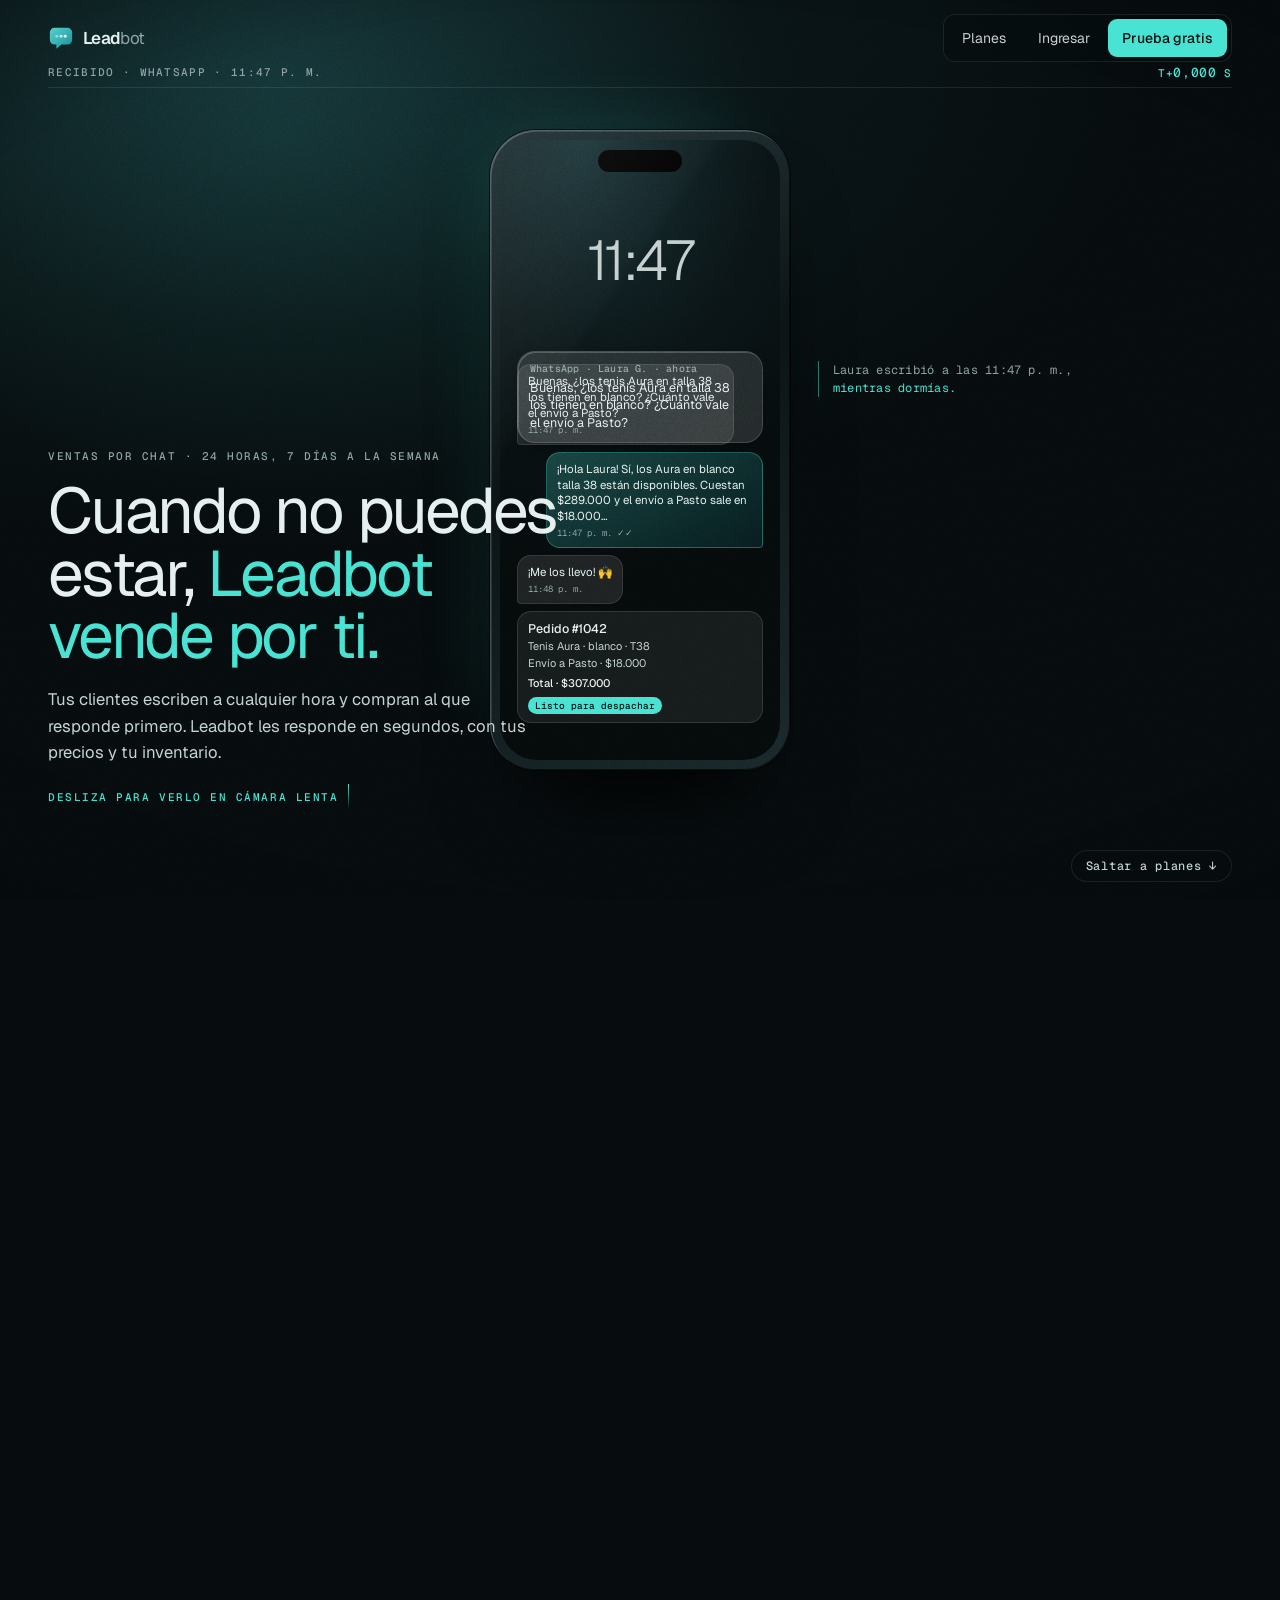
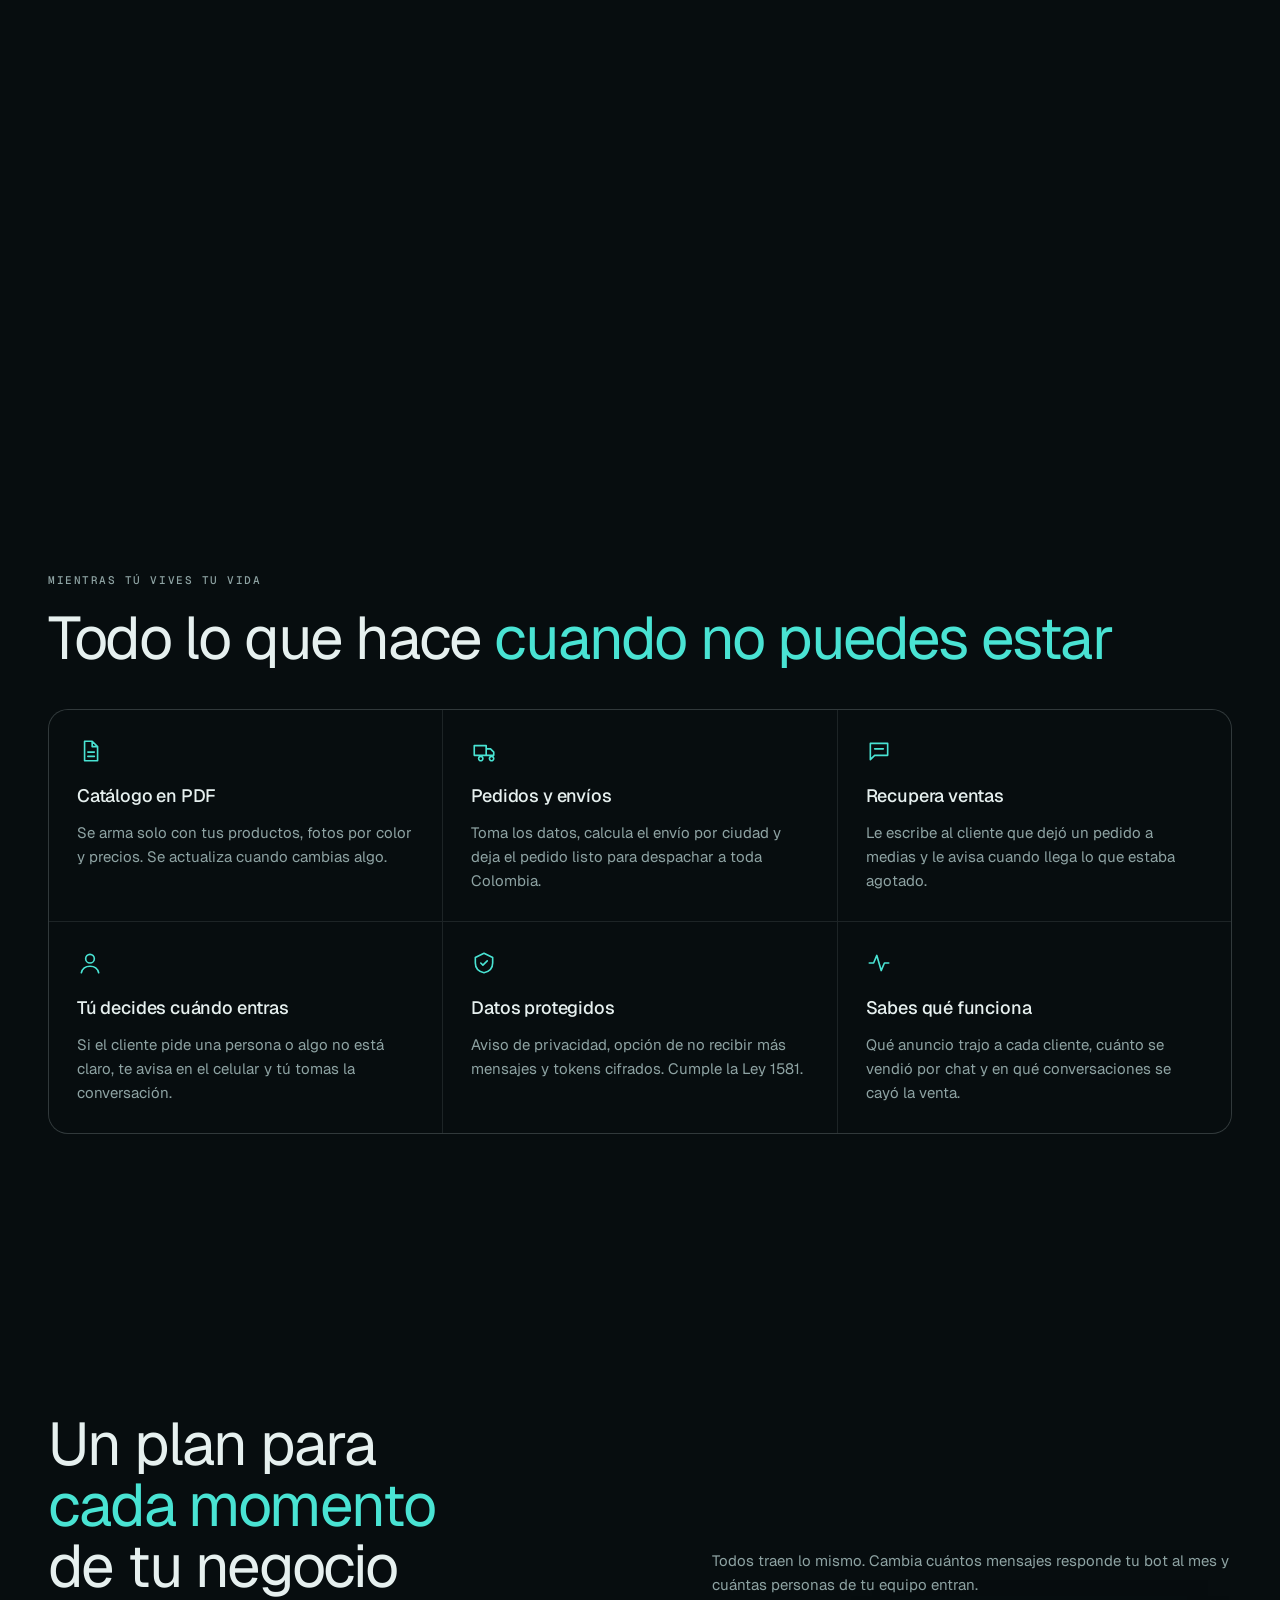
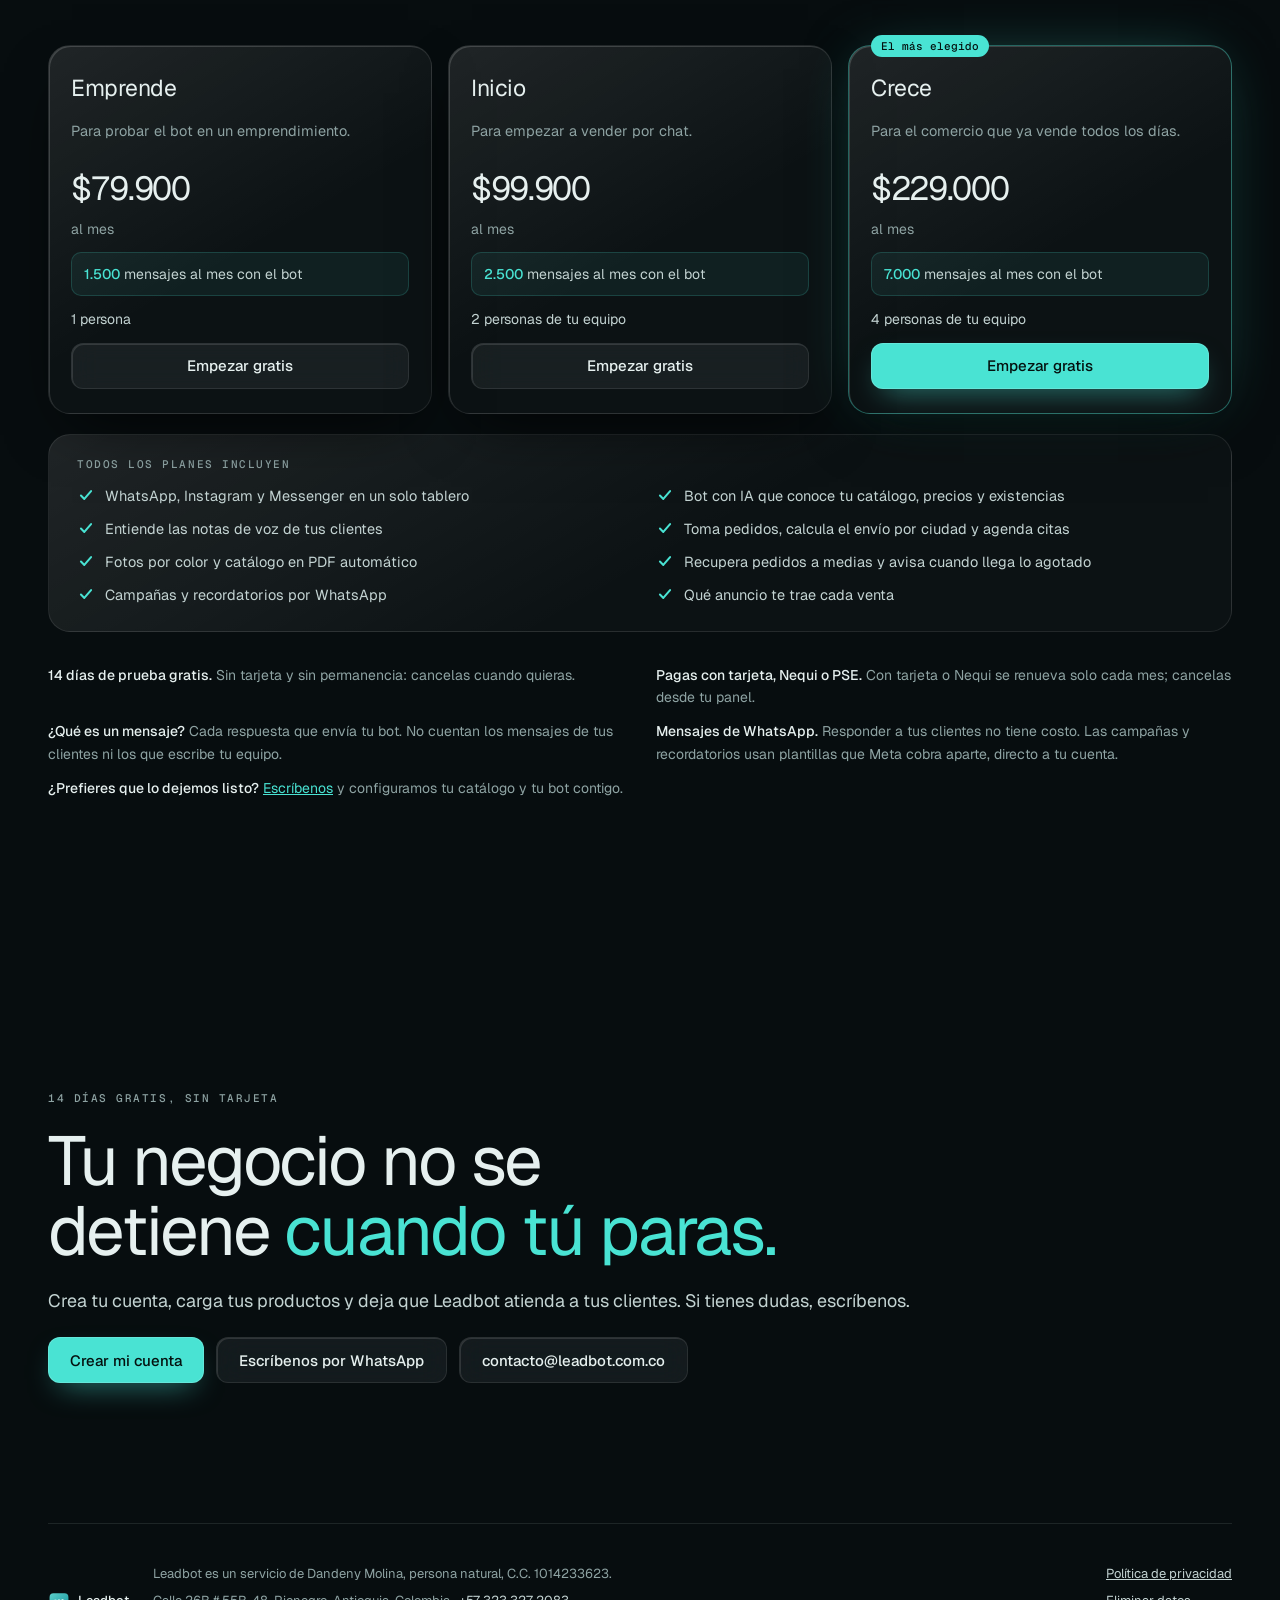
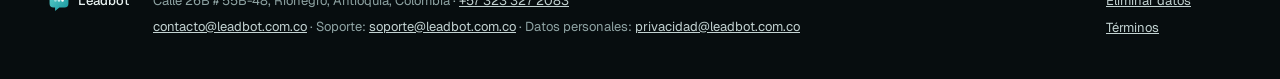
==== index.html @ 915dabb6 "Tres planes: Emprende, Inicio y Crece Co-Authored-By: Claude Opus 5.5 <noreply@anthropic.com>" ====
<!doctype html>
<html lang="es-CO">
<head>
  <meta charset="utf-8">
  <meta name="viewport" content="width=device-width, initial-scale=1, viewport-fit=cover">
  <title>Leadbot · Cuando no puedes estar, Leadbot vende por ti</title>
  <meta name="description" content="Leadbot responde por WhatsApp, Instagram y Messenger con tu catálogo, revisa existencias, cotiza el envío y toma el pedido en segundos. Para comercios en Colombia.">
  <meta name="theme-color" content="#070d0f">
  <meta property="og:title" content="Cuando no puedes estar, Leadbot vende por ti">
  <meta property="og:description" content="Tus clientes escriben a cualquier hora y compran al que responde primero. Leadbot les responde en segundos, con tus precios y tu inventario.">
  <meta property="og:url" content="https://leadbot.com.co/">
  <meta property="og:type" content="website">
  <link rel="icon" href="favicon.svg" type="image/svg+xml">
  <link rel="icon" href="favicon.png" sizes="64x64">
  <link rel="apple-touch-icon" href="apple-touch-icon.png">
  <link rel="preconnect" href="https://fonts.googleapis.com">
  <link rel="preconnect" href="https://fonts.gstatic.com" crossorigin>
  <link rel="stylesheet" href="https://fonts.googleapis.com/css2?family=Unbounded:wght@900&family=Geist:wght@300;400;500;600&family=Geist+Mono:wght@400;500&display=swap">
  <link rel="stylesheet" href="assets/vendor/lenis/lenis.css">
  <link rel="stylesheet" href="assets/landing.css?v=202610152200">
  <script>
    // La película solo corre con JavaScript y sin "reducir movimiento".
    if (!matchMedia('(prefers-reduced-motion: reduce)').matches) document.documentElement.classList.add('pelicula');
  </script>
</head>
<body>
  <svg width="0" height="0" style="position:absolute" aria-hidden="true">
    <defs>
      <linearGradient id="g-marca" x1="0" y1="0" x2="1" y2="1"><stop offset="0" stop-color="#5ccfca"/><stop offset="1" stop-color="#14949d"/></linearGradient>
      <symbol id="logo" viewBox="0 0 28 28"><path d="M7 3h14a5 5 0 0 1 5 5v8a5 5 0 0 1-5 5h-6.5L9 25.5V21H7a5 5 0 0 1-5-5V8a5 5 0 0 1 5-5Z" fill="url(#g-marca)"/><circle cx="9.5" cy="12" r="1.6" fill="#fff" fill-opacity=".45"/><circle cx="14" cy="12" r="1.6" fill="#fff" fill-opacity=".7"/><circle cx="18.5" cy="12" r="1.6" fill="#fff"/></symbol>
      <symbol id="ok" viewBox="0 0 16 16"><path d="M3.5 8.5l3 3 6-7" fill="none" stroke="currentColor" stroke-width="1.8" stroke-linecap="round" stroke-linejoin="round"/></symbol>
      <!-- Desenfoque de movimiento horizontal: su intensidad sigue la velocidad del scroll. -->
      <filter id="barrido" x="-20%" y="-5%" width="140%" height="110%"><feGaussianBlur id="barrido-blur" stdDeviation="0 0"/></filter>
    </defs>
  </svg>

  <header class="nav">
    <a class="marca" href="#inicio" aria-label="Leadbot, inicio"><svg aria-hidden="true"><use href="#logo"/></svg><b>Lead<span>bot</span></b></a>
    <nav aria-label="Secciones">
      <a class="nav-planes" href="#planes">Planes</a>
      <a href="https://app.leadbot.com.co/">Ingresar</a>
      <a class="nav-cta" href="https://app.leadbot.com.co/#/registro?plan=crece">Prueba gratis</a>
    </nav>
  </header>

  <!-- HUD de la película: escena actual, reloj en cámara lenta y salto. -->
  <div class="hud" aria-hidden="true">
    <span class="hud-escena">Recibido · WhatsApp</span>
    <span class="hud-reloj">T+<b>0,000</b> s</span>
    <span class="hud-barra"><i></i><b class="hud-punta"></b></span>
  </div>
  <a class="saltar" href="#funciones">Saltar a planes ↓</a>

  <main>
    <!-- La historia en texto: es lo que leen Google y los lectores de pantalla, y lo que ve quien pidió menos movimiento. -->
    <section class="historia" id="inicio">
      <div class="historia-texto">
        <p class="etq">Ventas por chat · 24 horas, 7 días a la semana</p>
        <h1>Cuando no puedes estar, <em>Leadbot vende por ti.</em></h1>
        <p class="bajada">Tus clientes escriben a cualquier hora y compran al que responde primero. Leadbot les responde en segundos, con tus precios y tu inventario.</p>
        <p class="bajada">Esto es lo que pasa en los 3,1 segundos desde que tu cliente escribe hasta que Leadbot le responde, contado en cámara lenta.</p>
        <ol class="pasos-texto">
          <li><b>Llega un mensaje a las 11:47 p. m.</b> «Buenas, ¿los tenis Aura en talla 38 los tienen en blanco? ¿Cuánto vale el envío a Pasto?»</li>
          <li><b>Lo lee y entiende la intención.</b> Producto: tenis Aura. Talla: 38. Color: blanco. Quiere comprar y cotizar el envío. Confianza: 0,94.</li>
          <li><b>Consulta tu catálogo.</b> Encuentra los tenis Aura a $289.000.</li>
          <li><b>Revisa existencias.</b> Blanco talla 38: 6 pares.</li>
          <li><b>Cotiza el envío.</b> Rionegro → Pasto: $18.000, 3 a 4 días hábiles.</li>
          <li><b>Revisa sus reglas.</b> Precio sacado del catálogo, talla confirmada en inventario, no necesita a una persona.</li>
          <li><b>Decide.</b> Responder y ofrecer el link de pago. Si no estuviera seguro, te lo pasaría a ti.</li>
          <li><b>Responde con tus datos reales.</b> «¡Hola Laura! Sí, los Aura en blanco talla 38 están disponibles…»</li>
          <li><b>Laura compra.</b> Pedido #1042 por $307.000, listo para despachar.</li>
          <li><b>Y así toda la noche.</b> En una noche de ejemplo, 214 conversaciones atendidas mientras dormías; una te la pasó a ti.</li>
        </ol>
      </div>
    </section>

    <!-- La película: una escena fija que la cámara recorre con el scroll. -->
    <div class="pelicula-pista" aria-hidden="true">
      <div class="escenario">
        <div class="luz" ></div>
        <div class="camara">

          <!-- 0 · Llega un mensaje -->
          <div class="titular-intro">
            <p class="etq">Ventas por chat · 24 horas, 7 días a la semana</p>
            <p class="titular">Cuando no puedes estar, <em>Leadbot vende por ti.</em></p>
            <p class="bajada">Tus clientes escriben a cualquier hora y compran al que responde primero. Leadbot les responde en segundos, con tus precios y tu inventario.</p>
            <p class="desliza">Desliza para verlo en cámara lenta</p>
          </div>
          <p class="nota-noti"><span class="nota-in">Laura escribió a las 11:47&nbsp;p.&nbsp;m.,<em>mientras dormías.</em></span></p>
          <div class="telefono">
            <div class="pantalla">
              <span class="isla"></span>
              <p class="tel-hora">11:47</p>
              <div class="noti noti-entra"><b>WhatsApp · Laura G. · ahora</b><span class="noti-texto"><span class="tk relleno">Buenas,</span> <span class="tk relleno">¿los</span> <span class="tk clave">tenis Aura</span> <span class="tk clave">en talla 38</span> <span class="tk relleno">los tienen</span> <span class="tk clave">en blanco?</span> <span class="tk clave">¿Cuánto vale</span> <span class="tk clave">el envío a Pasto?</span></span></div>
              <div class="tel-chat">
                <p class="tb cli inicial">Buenas, ¿los tenis Aura en talla 38 los tienen en blanco? ¿Cuánto vale el envío a Pasto?<small>11:47 p. m.</small></p>
                <p class="tb bot">¡Hola Laura! Sí, los Aura en blanco talla 38 están disponibles. Cuestan $289.000 y el envío a Pasto sale en $18.000…<small>11:47 p. m. ✓✓</small></p>
                <p class="tb cli">¡Me los llevo! 🙌<small>11:48 p. m.</small></p>
                <div class="tb pedido"><b>Pedido #1042</b><span>Tenis Aura · blanco · T38</span><span>Envío a Pasto · $18.000</span><span class="total">Total · $307.000</span><span class="sello">Listo para despachar</span></div>
              </div>
            </div>
          </div>

          <!-- 1 y 2 · El mensaje gigante que se descompone -->
          <div class="mensaje"><span class="mensaje-fondo"></span><b class="mensaje-cab">WhatsApp · Laura G. · ahora</b><p class="mensaje-texto"><span class="tk relleno">Buenas,</span> <span class="tk relleno">¿los</span> <span class="tk clave" data-etq="Producto">tenis Aura</span> <span class="tk clave" data-etq="Variante · talla">en talla 38</span> <span class="tk relleno">los tienen</span> <span class="tk clave" data-etq="Variante · color">en blanco?</span> <span class="tk clave" data-etq="Precio">¿Cuánto vale</span> <span class="tk clave" data-etq="Cotizar envío · Nariño">el envío a Pasto?</span></p></div>
          <div class="haz"></div>
          <div class="medidor vidrio">
            <p><span>Intención</span><b>Comprar</b></p>
            <p class="medidor-barra"><i></i></p>
            <p><span>Confianza</span><b class="medidor-num">0,00</b></p>
            <p><span>Necesita</span><b>Existencias · precio · envío</b></p>
          </div>
          <p class="lateral lateral-leer">Lee el mensaje como lo leerías tú: <em>entiende qué quiere Laura, no solo palabras sueltas.</em></p>

          <!-- 3 · El riel lateral -->
          <div class="riel-caja">
            <div class="riel-linea"></div>
            <div class="riel">
              <section class="estacion" data-n="0">
                <p class="est-etq">3a · Catálogo</p>
                <h3>Busca en tus 36 productos</h3>
                <div class="abanico">
                  <div class="ficha f1"><i class="foto tenis-gris"></i><b>Botín Sierra</b><span>$339.000</span></div>
                  <div class="ficha f2"><i class="foto tenis-negro"></i><b>Tenis Brisa</b><span>$249.000</span></div>
                  <div class="ficha f3"><i class="foto tenis-crema"></i><b>Mocasín Lago</b><span>$219.000</span></div>
                  <div class="ficha elegida"><i class="foto tenis-blanco"></i><b>Tenis Aura</b><span>$289.000</span><em>Coincide</em></div>
                </div>
              </section>
              <section class="estacion" data-n="1">
                <p class="est-etq">3b · Existencias</p>
                <h3>Tenis Aura por talla y color</h3>
                <div class="matriz">
                  <span></span><span class="cab">36</span><span class="cab">37</span><span class="cab">38</span><span class="cab">39</span><span class="cab">40</span>
                  <span class="fila">Blanco</span><span class="c" data-u="4">4</span><span class="c" data-u="2">2</span><span class="c objetivo" data-u="6">6</span><span class="c cero" data-u="0">0</span><span class="c" data-u="3">3</span>
                  <span class="fila">Negro</span><span class="c" data-u="5">5</span><span class="c" data-u="7">7</span><span class="c" data-u="1">1</span><span class="c" data-u="4">4</span><span class="c cero" data-u="0">0</span>
                </div>
                <p class="est-res"><b>Blanco · talla 38</b> · 6 pares disponibles</p>
              </section>
              <section class="estacion" data-n="2">
                <p class="est-etq">3c · Envío</p>
                <h3>Cotiza la ruta a Pasto</h3>
                <svg class="mapa" viewBox="0 0 220 230" role="img" aria-label="Ruta de Rionegro a Pasto">
                  <path class="pais" d="M92 8 L120 14 L132 6 L150 22 L146 40 L170 46 L196 62 L188 84 L204 102 L196 124 L170 132 L160 160 L140 176 L132 204 L110 222 L98 206 L82 196 L62 200 L40 186 L30 166 L44 148 L36 126 L50 104 L44 80 L58 64 L70 40 L84 30 Z"/>
                  <path class="ruta" d="M86 86 C 80 112, 72 140, 66 168 S 58 188, 56 192"/>
                  <circle class="punto" cx="86" cy="86" r="4"/><circle class="punto destino" cx="56" cy="192" r="4"/>
                  <text x="94" y="84">Rionegro</text><text x="64" y="204">Pasto</text>
                </svg>
                <p class="est-res"><b>$18.000</b> · 3 a 4 días hábiles</p>
              </section>
              <section class="estacion" data-n="3">
                <p class="est-etq">3d · Reglas</p>
                <h3>Antes de responder, se revisa</h3>
                <ul class="reglas">
                  <li><i></i>El precio sale de tu catálogo</li>
                  <li><i></i>La talla está en inventario</li>
                  <li><i></i>No inventa nada que no sepa</li>
                  <li><i></i>No necesita a una persona</li>
                </ul>
              </section>
            </div>
            <div class="regla-ms"><span>0,62 s</span><span>1,00 s</span><span>1,38 s</span><span>1,76 s</span><span>2,14 s</span><i class="regla-cursor"></i></div>
          </div>

          <!-- 4 · La decisión -->
          <div class="decision">
            <svg class="ramas" viewBox="0 0 600 300" preserveAspectRatio="none">
              <path class="tronco" d="M0 150 H230"/>
              <path class="rama-l r-dato" d="M230 150 C 300 150, 300 50, 370 50"/>
              <path class="rama-l r-resp" d="M230 150 H370"/>
              <path class="rama-l r-hum" d="M230 150 C 300 150, 300 250, 370 250"/>
              <circle class="punta" r="4"/><circle class="punta" r="4"/><circle class="punta" r="4"/>
            </svg>
            <div class="opcion o-dato vidrio"><b>Pedir un dato</b><small>No falta información</small></div>
            <div class="opcion o-resp vidrio"><b>Responder y ofrecer el pago</b><small>Confianza 0,94</small></div>
            <div class="opcion o-hum vidrio"><b>Pasar a una persona</b><small>No hace falta esta vez</small></div>
            <p class="lateral lateral-decidir">Decide como tú decidirías. <em>Y si no está seguro, te espera a ti.</em></p>
          </div>

          <!-- 5 · Escribe la respuesta -->
          <div class="redaccion">
            <span class="dato d1">TENIS AURA · $289.000</span>
            <span class="dato d2">BLANCO · T38 · 6 PARES</span>
            <span class="dato d3">PASTO · $18.000 · 3–4 DÍAS</span>
            <div class="respuesta"><p class="respuesta-texto"></p></div>
            <p class="lateral lateral-escribir">Responde con tus precios reales <em>y como habla tu negocio.</em></p>
          </div>

          <!-- 7 · Toda la noche -->
          <div class="noche">
            <div class="muro"></div>
            <div class="noche-texto">
              <p class="noche-cifra"><b class="noche-num">0</b> conversaciones</p>
              <p class="noche-sub">atendidas mientras dormías. <span class="ambar">1 te la pasó a&nbsp;ti.</span></p>
              <p class="noche-nota">Ejemplo de una noche de un comercio.</p>
            </div>
            <div class="globo-humano vidrio"><small>Instagram · 2:14 a. m.</small><p>«Necesito factura a nombre de mi empresa»</p><b>→ Te avisamos a ti, con todo el contexto</b></div>
          </div>

          <p class="final-3s">Respondió en <em class="tiempo-final"><span class="cifra-impacto">3,1</span><span class="unidad">s</span></em>A las 11:47 p. m.</p>
        </div>
        <div class="grano"></div>
      </div>
    </div>

    <!-- Qué hace -->
    <section class="funciones" id="funciones">
      <p class="etq">Mientras tú vives tu vida</p>
      <h2 class="seccion-titulo">Todo lo que hace <em>cuando no puedes estar</em></h2>
      <div class="rejilla">
        <article class="tile"><svg viewBox="0 0 24 24" aria-hidden="true"><path d="M7 3h7l5 5v13H7z M14 3v5h5 M10 13h6 M10 17h6"/></svg><h3>Catálogo en PDF</h3><p>Se arma solo con tus productos, fotos por color y precios. Se actualiza cuando cambias algo.</p></article>
        <article class="tile"><svg viewBox="0 0 24 24" aria-hidden="true"><path d="M3 7h11v9H3z M14 10h4l3 3v3h-7 M7 19a2 2 0 1 0 0-.01 M17 19a2 2 0 1 0 0-.01"/></svg><h3>Pedidos y envíos</h3><p>Toma los datos, calcula el envío por ciudad y deja el pedido listo para despachar a toda Colombia.</p></article>
        <article class="tile"><svg viewBox="0 0 24 24" aria-hidden="true"><path d="M4 5h16v11H8l-4 4z M8 10h8"/></svg><h3>Recupera ventas</h3><p>Le escribe al cliente que dejó un pedido a medias y le avisa cuando llega lo que estaba agotado.</p></article>
        <article class="tile"><svg viewBox="0 0 24 24" aria-hidden="true"><path d="M12 12a4 4 0 1 0 0-8 4 4 0 0 0 0 8z M4 21c1-4 4-6 8-6s7 2 8 6"/></svg><h3>Tú decides cuándo entras</h3><p>Si el cliente pide una persona o algo no está claro, te avisa en el celular y tú tomas la conversación.</p></article>
        <article class="tile"><svg viewBox="0 0 24 24" aria-hidden="true"><path d="M12 3l8 4v5c0 5-3.5 8-8 9-4.5-1-8-4-8-9V7z M9 12l2 2 4-4"/></svg><h3>Datos protegidos</h3><p>Aviso de privacidad, opción de no recibir más mensajes y tokens cifrados. Cumple la Ley 1581.</p></article>
        <article class="tile"><svg viewBox="0 0 24 24" aria-hidden="true"><path d="M3 12h4l3-7 4 14 3-7h4"/></svg><h3>Sabes qué funciona</h3><p>Qué anuncio trajo a cada cliente, cuánto se vendió por chat y en qué conversaciones se cayó la venta.</p></article>
      </div>
        </section>

    <!-- Planes. -->
    <section class="planes" id="planes">
      <div class="planes-cabeza">
        <h2 class="seccion-titulo">Un plan para <em>cada momento</em> de tu negocio</h2>
        <p class="planes-sub">Todos traen lo mismo. Cambia cuántos mensajes responde tu bot al mes y cuántas personas de tu equipo entran.</p>
      </div>
      <div class="planes-rejilla">
        <article class="plan" id="plan-emprende">
          <h3>Emprende</h3>
          <p class="plan-desc">Para probar el bot en un emprendimiento.</p>
          <p class="plan-precio"><b>$79.900</b><span>al mes</span></p>
          <p class="plan-cupo"><b>1.500</b> mensajes al mes con el bot</p>
          <p class="plan-personas">1 persona</p>
          <a class="boton vidrio" href="https://app.leadbot.com.co/#/registro?plan=emprende">Empezar gratis</a>
        </article>
        <article class="plan" id="plan-inicio">
          <h3>Inicio</h3>
          <p class="plan-desc">Para empezar a vender por chat.</p>
          <p class="plan-precio"><b>$99.900</b><span>al mes</span></p>
          <p class="plan-cupo"><b>2.500</b> mensajes al mes con el bot</p>
          <p class="plan-personas">2 personas de tu equipo</p>
          <a class="boton vidrio" href="https://app.leadbot.com.co/#/registro?plan=inicio">Empezar gratis</a>
        </article>
        <article class="plan destacado" id="plan-crece">
          <span class="plan-sello">El más elegido</span><h3>Crece</h3>
          <p class="plan-desc">Para el comercio que ya vende todos los días.</p>
          <p class="plan-precio"><b>$229.000</b><span>al mes</span></p>
          <p class="plan-cupo"><b>7.000</b> mensajes al mes con el bot</p>
          <p class="plan-personas">4 personas de tu equipo</p>
          <a class="boton primario" href="https://app.leadbot.com.co/#/registro?plan=crece">Empezar gratis</a>
        </article>
      </div>
      <div class="planes-incluye">
        <p class="etq">Todos los planes incluyen</p>
        <ul><li><svg><use href="#ok"/></svg>WhatsApp, Instagram y Messenger en un solo tablero</li><li><svg><use href="#ok"/></svg>Bot con IA que conoce tu catálogo, precios y existencias</li><li><svg><use href="#ok"/></svg>Entiende las notas de voz de tus clientes</li><li><svg><use href="#ok"/></svg>Toma pedidos, calcula el envío por ciudad y agenda citas</li><li><svg><use href="#ok"/></svg>Fotos por color y catálogo en PDF automático</li><li><svg><use href="#ok"/></svg>Recupera pedidos a medias y avisa cuando llega lo agotado</li><li><svg><use href="#ok"/></svg>Campañas y recordatorios por WhatsApp</li><li><svg><use href="#ok"/></svg>Qué anuncio te trae cada venta</li></ul>
      </div>
      <ul class="planes-notas">
        <li><b>14 días de prueba gratis.</b> Sin tarjeta y sin permanencia: cancelas cuando quieras.</li>
        <li><b>Pagas con tarjeta, Nequi o PSE.</b> Con tarjeta o Nequi se renueva solo cada mes; cancelas desde tu panel.</li>
        <li><b>¿Qué es un mensaje?</b> Cada respuesta que envía tu bot. No cuentan los mensajes de tus clientes ni los que escribe tu equipo.</li>
        <li><b>Mensajes de WhatsApp.</b> Responder a tus clientes no tiene costo. Las campañas y recordatorios usan plantillas que Meta cobra aparte, directo a tu cuenta.</li>
        <li><b>¿Prefieres que lo dejemos listo?</b> <a href="https://wa.me/573233272083?text=Hola%2C%20quiero%20que%20me%20ayuden%20a%20configurar%20Leadbot" target="_blank" rel="noopener">Escríbenos</a> y configuramos tu catálogo y tu bot contigo.</li>
      </ul>
    </section>

    <!-- Cierre -->
    <section class="cierre" id="contacto">
      <p class="etq">14 días gratis, sin tarjeta</p>
      <h2>Tu negocio no se detiene <em>cuando tú paras.</em></h2>
      <p class="bajada">Crea tu cuenta, carga tus productos y deja que Leadbot atienda a tus clientes. Si tienes dudas, escríbenos.</p>
      <div class="acciones">
        <a class="boton primario" href="https://app.leadbot.com.co/#/registro?plan=crece">Crear mi cuenta</a>
        <a class="boton vidrio" href="https://wa.me/573233272083?text=Hola%2C%20quiero%20conocer%20Leadbot" target="_blank" rel="noopener">Escríbenos por WhatsApp</a>
        <a class="boton vidrio" href="mailto:contacto@leadbot.com.co?subject=Quiero%20conocer%20Leadbot">contacto@leadbot.com.co</a>
      </div>
    </section>
  </main>

  <footer class="pie">
    <div class="pie-marca"><svg aria-hidden="true"><use href="#logo"/></svg><b>Leadbot</b></div>
    <div class="pie-datos">
      <p>Leadbot es un servicio de Dandeny Molina, persona natural, C.C. 1014233623.</p>
      <p>Calle 26B # 55B-48, Rionegro, Antioquia, Colombia · <a href="tel:+573233272083">+57 323 327 2083</a></p>
      <p><a href="mailto:contacto@leadbot.com.co">contacto@leadbot.com.co</a> · Soporte: <a href="mailto:soporte@leadbot.com.co">soporte@leadbot.com.co</a> · Datos personales: <a href="mailto:privacidad@leadbot.com.co">privacidad@leadbot.com.co</a></p>
    </div>
    <nav class="pie-links" aria-label="Legal">
      <a href="privacidad.html">Política de privacidad</a>
      <a href="eliminar-datos.html">Eliminar datos</a>
      <a href="terminos.html">Términos</a>
    </nav>
  </footer>

  <script src="assets/vendor/lenis/lenis.min.js"></script>
  <script src="assets/vendor/gsap/gsap.min.js"></script>
  <script src="assets/vendor/gsap/ScrollTrigger.min.js"></script>
  <script src="assets/landing.js?v=202610102145" defer></script>
</body>
</html>
---- assets/vendor/lenis/lenis.css ----
html.lenis,
html.lenis body {
  height: auto;
}

.lenis:not(.lenis-autoToggle).lenis-stopped {
  overflow: clip;
}

.lenis [data-lenis-prevent],
.lenis [data-lenis-prevent-wheel],
.lenis [data-lenis-prevent-touch],
.lenis [data-lenis-prevent-vertical],
.lenis [data-lenis-prevent-horizontal] {
  overscroll-behavior: contain;
}

.lenis.lenis-smooth iframe {
  pointer-events: none;
}

.lenis.lenis-autoToggle {
  transition-property: overflow;
  transition-duration: 1ms;
  transition-behavior: allow-discrete;
}
---- assets/landing.css ----
/* Leadbot: "Radiografía de un mensaje".
   La página es un plano secuencia: una escena fija (.escenario) que la cámara
   recorre con el scroll, contando en cámara lenta los 3,1 s que tarda el bot
   en leer, razonar y responder. Una sola luz (arriba a la izquierda), vidrio
   oscuro con borde especular, profundidad de campo y grano de lente.
   Sin JavaScript o con "reducir movimiento" se muestra la historia en texto
   (.historia) y la película no existe. */

:root {
  color-scheme: dark;
  --noche: #070d0f;
  --panel: #0d171a;
  --hilo: rgba(220, 245, 242, 0.1);
  --texto: #e6f0ef;
  --texto-2: #c3d3d2;
  --tenue: #8ea3a3;
  --senal: #49e3d3;
  --senal-2: #14949d;
  --humano: #ffb25c;
  --display: "Geist", "Helvetica Neue", system-ui, sans-serif;
  --mono: "Geist Mono", ui-monospace, Menlo, monospace;
  --gutter: clamp(18px, 4vw, 48px);
  --max: 1200px;
  --ease: cubic-bezier(0.22, 1, 0.36, 1);
  --vidrio-bg: linear-gradient(150deg, rgba(255, 255, 255, 0.1), rgba(255, 255, 255, 0.025) 55%);
  --vidrio-borde: rgba(255, 255, 255, 0.09);
  --vidrio-sombra: inset 1px 1px 0 rgba(255, 255, 255, 0.16), 0 24px 60px -24px rgba(0, 0, 0, 0.85);
}

/* El remate de la película: el 3,1 golpea en Unbounded Black (900);
   la unidad queda en mono, como en un cronómetro. Es el único lugar donde
   aparece esta fuente. */
.tiempo-final { display: flex; align-items: baseline; gap: 0.18em; margin: 0.12em 0 0.18em; }
.cifra-impacto {
  font-family: "Unbounded", var(--display); font-weight: 900;
  font-size: 2.35em; line-height: 0.95; letter-spacing: 0.015em;
  text-shadow: 0 0 40px rgba(73, 227, 211, 0.35);
}
.tiempo-final .unidad { font: 500 0.62em/1 var(--mono); letter-spacing: 0.02em; }

*, *::before, *::after { box-sizing: border-box; }
html { -webkit-text-size-adjust: 100%; }
body {
  margin: 0;
  background: var(--noche);
  color: var(--texto);
  font: 400 16px/1.6 var(--display);
  -webkit-font-smoothing: antialiased;
}
img, svg { display: block; max-width: 100%; }
a { color: inherit; }
:focus-visible { outline: 2px solid var(--senal); outline-offset: 3px; border-radius: 6px; }
h1, h2, h3 { margin: 0; font-weight: 400; letter-spacing: -0.03em; text-wrap: balance; }
p { margin: 0; }
em { font-style: normal; color: var(--senal); }

.etq { font: 500 11px/1 var(--mono); letter-spacing: 0.14em; text-transform: uppercase; color: var(--tenue); }
.bajada { color: var(--texto-2); font-size: clamp(16px, 1.4vw, 18px); max-width: 56ch; }
.seccion-titulo { font-size: clamp(34px, 5vw, 60px); line-height: 1.02; }

.vidrio {
  background: var(--vidrio-bg);
  -webkit-backdrop-filter: blur(14px) saturate(140%);
  backdrop-filter: blur(14px) saturate(140%);
  border: 1px solid var(--vidrio-borde);
  box-shadow: var(--vidrio-sombra);
}

/* ---------- Botones ---------- */
.acciones { display: flex; flex-wrap: wrap; gap: 12px; }
.boton {
  display: inline-flex; align-items: center; justify-content: center;
  min-height: 46px; padding: 0 22px; border-radius: 12px;
  font: 500 15px/1 var(--display); text-decoration: none;
  transition: background 160ms, transform 160ms var(--ease);
}
.boton:active { transform: translateY(1px); }
.boton.primario { color: #04110f; background: var(--senal); box-shadow: 0 0 0 1px rgba(255, 255, 255, 0.15) inset, 0 12px 30px -12px rgba(73, 227, 211, 0.6); }
.boton.primario:hover { background: #6ef0e2; }
.boton.vidrio { color: var(--texto); background: rgba(255, 255, 255, 0.06); border: 1px solid var(--vidrio-borde); box-shadow: inset 1px 1px 0 rgba(255, 255, 255, 0.12); }
.boton.vidrio:hover { background: rgba(255, 255, 255, 0.1); }

/* ---------- Navegación, HUD y salto ---------- */
.nav {
  position: fixed; z-index: 30;
  top: calc(env(safe-area-inset-top, 0px) + 14px); left: var(--gutter); right: var(--gutter);
  display: flex; align-items: center; justify-content: space-between; gap: 16px;
}
.marca { display: flex; align-items: center; gap: 9px; text-decoration: none; }
.marca svg { width: 26px; height: 26px; }
.marca b { font: 600 17px/1 var(--display); letter-spacing: -0.04em; }
.marca b span { font-weight: 400; color: var(--tenue); }
.nav nav { display: flex; gap: 4px; padding: 4px; border-radius: 12px; background: rgba(7, 13, 15, 0.55); -webkit-backdrop-filter: blur(14px); backdrop-filter: blur(14px); border: 1px solid var(--vidrio-borde); }
.nav nav a { padding: 8px 14px; border-radius: 9px; font-size: 14px; text-decoration: none; color: var(--texto-2); }
.nav nav a:hover { color: var(--texto); background: rgba(255, 255, 255, 0.06); }
.nav nav .nav-cta { color: #04110f; background: var(--senal); font-weight: 500; }
.nav nav .nav-cta:hover { background: #6ef0e2; color: #04110f; }
/* En el celular caben Ingresar y Prueba gratis; Planes se alcanza bajando. */
@media (max-width: 480px) { .nav nav .nav-planes { display: none; } .nav nav a { padding: 8px 11px; font-size: 13.5px; } }

.hud, .saltar { display: none; }
.pelicula .hud {
  position: fixed; z-index: 25; left: var(--gutter); right: var(--gutter);
  top: calc(env(safe-area-inset-top, 0px) + 66px);
  display: grid; grid-template-columns: 1fr auto; gap: 8px 16px; align-items: center;
  font: 500 11px/1 var(--mono); letter-spacing: 0.12em; text-transform: uppercase; color: var(--tenue);
  pointer-events: none; transition: opacity 400ms;
}
.hud-reloj { color: var(--senal); font-variant-numeric: tabular-nums; letter-spacing: 0.06em; }
.hud-reloj b { font-weight: 500; font-size: 13px; }
.hud-reloj.listo { color: #7dffa8; }
.hud-barra { grid-column: 1 / -1; position: relative; height: 1px; background: var(--hilo); }
.hud-barra i { position: absolute; left: 0; top: 0; height: 100%; width: 0; background: var(--senal); box-shadow: 0 0 8px var(--senal); }
/* Punta de luz que va construyendo la barra (la misma de la decisión). */
.hud-punta { position: absolute; top: -2.5px; left: 0; width: 6px; height: 6px; margin-left: -3px; border-radius: 50%; background: #d9fffa; box-shadow: 0 0 6px 1px var(--senal), 0 0 16px 3px rgba(73, 227, 211, 0.5); opacity: 0; }
.hud.fuera { opacity: 0; }
.pelicula .saltar {
  position: fixed; z-index: 25; right: var(--gutter); bottom: calc(env(safe-area-inset-bottom, 0px) + 18px);
  display: inline-flex; padding: 9px 14px; border-radius: 99px;
  font: 500 12px/1 var(--mono); letter-spacing: 0.06em; text-decoration: none; color: var(--texto-2);
  background: rgba(7, 13, 15, 0.6); -webkit-backdrop-filter: blur(12px); backdrop-filter: blur(12px);
  border: 1px solid var(--vidrio-borde); transition: opacity 400ms;
}
.saltar.fuera { opacity: 0; pointer-events: none; }

/* ---------- Historia en texto (sin película) ---------- */
.historia { padding: 140px var(--gutter) 80px; }
.historia-texto { max-width: 820px; margin: 0 auto; display: grid; gap: 24px; }
.historia h1 { font-size: clamp(40px, 6vw, 76px); line-height: 1; }
.pasos-texto { margin: 12px 0 0; padding-left: 22px; display: grid; gap: 12px; color: var(--texto-2); }
.pasos-texto b { color: var(--texto); font-weight: 500; }
/* Con la película, la historia sigue disponible para lectores de pantalla. */
.pelicula .historia { position: absolute; width: 1px; height: 1px; overflow: hidden; clip: rect(0 0 0 0); clip-path: inset(50%); white-space: nowrap; padding: 0; }

/* ---------- La película ---------- */
.pelicula-pista { display: none; }
.pelicula .pelicula-pista { display: block; position: relative; height: 925vh; } /* JS la ajusta al recorrido real */
.escenario {
  position: sticky; top: 0; height: 100vh; height: 100svh; overflow: hidden; isolation: isolate;
  background: radial-gradient(90% 70% at 22% 8%, #11272b 0%, #0a1517 40%, var(--noche) 75%);
}
/* La única luz: entra arriba a la izquierda. */
.luz {
  position: absolute; inset: -20%; z-index: 0; pointer-events: none;
  background: radial-gradient(40% 40% at 30% 25%, rgba(73, 227, 211, 0.1), transparent 70%);
}
.escenario::after { /* viñeta de lente */
  content: ""; position: absolute; inset: 0; z-index: 18; pointer-events: none;
  background: radial-gradient(120% 90% at 50% 50%, transparent 55%, rgba(0, 0, 0, 0.6) 100%);
}
.grano {
  position: absolute; inset: -50%; z-index: 19; pointer-events: none; opacity: 0.06;
  background-size: 160px 160px; mix-blend-mode: overlay;
  animation: grano 0.9s steps(6) infinite;
}
@keyframes grano {
  0% { transform: translate(0, 0); } 20% { transform: translate(-3%, 2%); } 40% { transform: translate(2%, -3%); }
  60% { transform: translate(-2%, -1%); } 80% { transform: translate(3%, 3%); } 100% { transform: translate(0, 0); }
}
.camara { position: absolute; inset: 0; z-index: 2; perspective: 1400px; transform-style: preserve-3d; }
.camara > *, .opcion, .lateral, .globo-humano { position: absolute; }

/* 0 · Titular */
.titular-intro { left: var(--gutter); bottom: clamp(48px, 10vh, 110px); width: min(560px, 44vw); display: grid; gap: 18px; z-index: 5; }
.titular { font-size: clamp(36px, 5vw, 72px); line-height: 0.98; letter-spacing: -0.035em; }
.titular-intro .bajada { font-size: clamp(15px, 1.3vw, 18px); max-width: 44ch; }
.desliza { font: 500 11px/1 var(--mono); letter-spacing: 0.14em; text-transform: uppercase; color: var(--senal); display: flex; align-items: center; gap: 10px; }
.desliza::after { content: ""; width: 1px; height: 26px; background: linear-gradient(var(--senal), transparent); animation: baja 1.6s var(--ease) infinite; }
@keyframes baja { from { transform: translateY(-6px); opacity: 0; } 40% { opacity: 1; } to { transform: translateY(8px); opacity: 0; } }

/* 0 · Nota junto a la notificación, a la altura de ella y a la derecha del teléfono. */
.nota-noti {
  left: calc(50% + min(150px, 32vw) + 28px); top: calc(50% - min(300px, 64vw) * 1.066 + min(300px, 64vw) * 2.133 * 0.36);
  width: min(270px, 24vw); z-index: 5;
  font: 400 12px/1.5 var(--mono); letter-spacing: 0.02em; color: var(--tenue);
}
/* La entrada va en el hijo: así GSAP puede desvanecer el párrafo sin chocar
   con la animación CSS (ver la nota de la notificación en landing.js). */
.nota-in { display: block; padding-left: 14px; border-left: 1px solid rgba(73, 227, 211, 0.5); }
.nota-noti em { display: block; color: var(--senal); }
.pelicula .nota-in { animation: nota 0.8s 1.6s var(--ease) backwards; }
@keyframes nota { from { opacity: 0; transform: translateX(-8px); } }
/* 0 y 6 · Teléfono: cuerpo con canto metálico, pantalla con reflejo. */
.telefono {
  left: 50%; top: 50%; width: min(300px, 64vw); aspect-ratio: 9 / 19.2;
  margin-left: max(-150px, -32vw); margin-top: calc(min(300px, 64vw) * -1.066);
  border-radius: 46px; padding: 10px; z-index: 3;
  background: linear-gradient(150deg, #2a3b3f 0%, #0b1416 45%, #1b2a2d 100%);
  box-shadow:
    inset 1.5px 1.5px 0 rgba(255, 255, 255, 0.22), inset -1px -1px 0 rgba(0, 0, 0, 0.6),
    0 0 0 1px rgba(0, 0, 0, 0.6), 0 60px 90px -40px #000, -30px -30px 80px -40px rgba(73, 227, 211, 0.18);
  will-change: transform, filter;
}
.pantalla {
  position: relative; height: 100%; border-radius: 37px; overflow: hidden;
  background: radial-gradient(120% 70% at 30% 0%, #183236 0%, #0b1517 55%, #060b0c 100%);
}
.pantalla::after { /* reflejo del vidrio de la pantalla */
  content: ""; position: absolute; inset: 0; pointer-events: none;
  background: linear-gradient(125deg, rgba(255, 255, 255, 0.09) 0%, rgba(255, 255, 255, 0.02) 30%, transparent 32%);
}
.isla { position: absolute; top: 10px; left: 50%; width: 30%; height: 22px; margin-left: -15%; border-radius: 20px; background: #000; }
.tel-hora { position: absolute; top: 15%; left: 0; right: 0; text-align: center; font: 300 56px/1 var(--display); letter-spacing: -0.04em; color: rgba(230, 240, 239, 0.85); }
.noti {
  position: absolute; left: 6%; right: 6%; top: 34%; padding: 11px 12px; border-radius: 18px;
  font-size: 12.5px; line-height: 1.4; color: var(--texto);
  background: rgba(255, 255, 255, 0.12); border: 1px solid rgba(255, 255, 255, 0.14);
  -webkit-backdrop-filter: blur(16px); backdrop-filter: blur(16px);
  box-shadow: inset 1px 1px 0 rgba(255, 255, 255, 0.2), 0 12px 24px -12px rgba(0, 0, 0, 0.7);
}
.noti b { display: block; font: 500 10px/1.2 var(--mono); color: var(--tenue); margin-bottom: 4px; letter-spacing: 0.02em; }
.pelicula .noti-entra { animation: noti 1.1s 0.6s cubic-bezier(0.34, 1.56, 0.64, 1) backwards; }
@keyframes noti { from { transform: translateY(-140%) scale(0.92); opacity: 0; } to { transform: none; opacity: 1; } }
.tel-chat { position: absolute; left: 6%; right: 6%; top: 18%; bottom: 6%; display: flex; flex-direction: column; justify-content: flex-end; gap: 7px; }
.tb { max-width: 88%; padding: 8px 10px; border-radius: 14px; font-size: 11.5px; line-height: 1.38; opacity: 0; }
.tb small { display: block; margin-top: 3px; font: 400 9px var(--mono); color: var(--tenue); }
.tb.bot { align-self: flex-end; border-bottom-right-radius: 4px; background: linear-gradient(150deg, rgba(73, 227, 211, 0.26), rgba(20, 148, 157, 0.14)); border: 1px solid rgba(73, 227, 211, 0.3); }
.tb.cli { align-self: flex-start; border-bottom-left-radius: 4px; background: rgba(255, 255, 255, 0.1); border: 1px solid rgba(255, 255, 255, 0.1); }
.tb.pedido { align-self: stretch; max-width: none; display: grid; gap: 2px; background: rgba(255, 255, 255, 0.07); border: 1px solid rgba(255, 255, 255, 0.12); }
.tb.pedido b { font-size: 12.5px; font-weight: 500; }
.tb.pedido span { color: var(--texto-2); font-size: 11px; }
.tb.pedido .total { color: var(--texto); font-weight: 500; margin-top: 2px; }
.tb.pedido .sello { justify-self: start; margin-top: 4px; padding: 2px 7px; border-radius: 99px; font: 500 9.5px var(--mono); color: #04110f; background: var(--senal); }

/* 1 y 2 · El mensaje: es la misma notificación, en grande. Sus medidas están
   en em con las proporciones de .noti (y el texto tiene el mismo marcado), así
   que al despegarse del celular se ve idéntica. JS le da el ancho en em y el
   tamaño de letra para llenar la pantalla. */
.mensaje {
  left: 50%; top: 50%; width: 18em; font-size: 60px;
  padding: 0.88em 0.96em; border-radius: 1.44em; line-height: 1.4; color: var(--texto);
  transform-style: preserve-3d; z-index: 4; opacity: 0;
}
.mensaje-fondo {
  position: absolute; inset: 0; border-radius: inherit;
  background: linear-gradient(150deg, rgba(255, 255, 255, 0.15), rgba(255, 255, 255, 0.1));
  border: 1px solid rgba(255, 255, 255, 0.14);
  box-shadow: inset 1px 1px 0 rgba(255, 255, 255, 0.2), 0 1em 2em -1em rgba(0, 0, 0, 0.7);
}
.mensaje-cab { position: relative; display: block; font: 500 0.8em/1.2 var(--mono); letter-spacing: 0.02em; color: var(--tenue); margin-bottom: 0.32em; }
.mensaje-texto { position: relative; margin: 0; }
.tk { display: inline-block; position: relative; will-change: transform, filter, opacity; }
.noti .tk { will-change: auto; }
.mensaje .tk.clave::after { /* etiqueta que aparece cuando el haz la toca */
  content: attr(data-etq); position: absolute; left: 0; top: 100%; margin-top: 0.18em;
  font: 500 clamp(9px, 0.9vw, 12px)/1 var(--mono); letter-spacing: 0.14em; text-transform: uppercase; color: var(--senal);
  white-space: nowrap; opacity: var(--etq, 0); transform: translateY(calc((1 - var(--etq, 0)) * 6px));
}
.mensaje .tk.clave { border-radius: 0.12em; background: rgba(73, 227, 211, calc(var(--luz, 0) * 0.08)); box-shadow: 0 0 0 0.08em rgba(73, 227, 211, calc(var(--luz, 0) * 0.08)), 0 0 calc(var(--luz, 0) * 40px) calc(var(--luz, 0) * -8px) rgba(73, 227, 211, 0.6), 0 0 0 calc(0.08em + 1px) rgba(73, 227, 211, calc(var(--luz, 0) * 0.45)); }
.haz {
  left: 0; top: -10%; bottom: -10%; width: 2px; z-index: 6; opacity: 0;
  background: linear-gradient(180deg, transparent, var(--senal) 25%, #c9fff8 50%, var(--senal) 75%, transparent);
  box-shadow: 0 0 16px 3px rgba(73, 227, 211, 0.55), 0 0 70px 24px rgba(73, 227, 211, 0.14);
}
.haz::before { /* estela de lo ya leído */
  content: ""; position: absolute; top: 0; bottom: 0; right: 2px; width: 34vw;
  background: linear-gradient(90deg, transparent, rgba(73, 227, 211, 0.06));
}
.medidor { right: var(--gutter); bottom: clamp(40px, 9vh, 90px); width: min(300px, 80vw); padding: 14px 16px; border-radius: 16px; display: grid; gap: 8px; font: 400 11px/1.4 var(--mono); color: var(--tenue); z-index: 7; opacity: 0; }
.medidor p { display: flex; justify-content: space-between; gap: 12px; }
.medidor b { color: var(--texto); font-weight: 500; text-align: right; }
.medidor-num { color: var(--senal) !important; font-variant-numeric: tabular-nums; }
.medidor-barra { height: 3px; border-radius: 3px; background: rgba(255, 255, 255, 0.08); overflow: hidden; }
.medidor-barra i { display: block; width: 100%; height: 100%; background: var(--senal); box-shadow: 0 0 10px var(--senal); transform: scaleX(0); transform-origin: left; }
.lateral { left: var(--gutter); bottom: clamp(40px, 9vh, 90px); width: min(380px, 80vw); font-size: clamp(17px, 1.6vw, 22px); line-height: 1.3; letter-spacing: -0.015em; color: var(--texto-2); opacity: 0; z-index: 7; }

/* 3 · Riel lateral */
.riel-caja { inset: 0; opacity: 0; z-index: 4; }
/* El riel son tramos entre estaciones: cada uno sale del borde de una tarjeta
   y llega al borde de la siguiente, sin pasar por encima del contenido. */
.riel-linea { display: none; }
.estacion { position: relative; }
.estacion::before, .estacion::after {
  --largo: calc((100vw - var(--ancho)) / 2 - 2vw);
  content: ""; position: absolute; top: calc(50% - 4.5px); height: 9px; pointer-events: none;
  filter: drop-shadow(0 0 4px rgba(73, 227, 211, 0.6));
}
/* Cada tramo se construye con su punta de luz mientras la cámara viaja
   (JS da el avance --p-* y enciende la punta --dot-* solo mientras crece). */
.estacion::before {
  right: 100%; width: calc(var(--largo) * var(--p-izq, 0));
  margin-right: calc(var(--largo) * (1 - var(--p-izq, 0)));
  background:
    radial-gradient(circle at calc(100% - 4.5px) 50%, rgba(217, 255, 250, var(--dot-izq, 0)) 0 2.5px, rgba(73, 227, 211, calc(var(--dot-izq, 0) * 0.6)) 3.5px, transparent 6px),
    linear-gradient(90deg, rgba(73, 227, 211, 0.2), rgba(73, 227, 211, 0.65)) center / 100% 1px no-repeat;
}
.estacion::after {
  left: 100%; width: calc(var(--largo) * var(--p-der, 0));
  background:
    radial-gradient(circle at calc(100% - 4.5px) 50%, rgba(217, 255, 250, var(--dot-der, 0)) 0 2.5px, rgba(73, 227, 211, calc(var(--dot-der, 0) * 0.6)) 3.5px, transparent 6px),
    linear-gradient(90deg, rgba(73, 227, 211, 0.65), rgba(73, 227, 211, 0.2)) center / 100% 1px no-repeat;
}
.riel { position: absolute; top: 0; bottom: 0; left: 0; display: flex; align-items: center; gap: 0; will-change: transform; }
.estacion {
  --ancho: min(520px, 84vw);
  width: var(--ancho); margin-inline: calc((100vw - var(--ancho)) / 2 - 2vw);
  padding: 22px; border-radius: 24px; display: grid; gap: 14px;
  background: linear-gradient(150deg, rgba(255, 255, 255, 0.11), rgba(255, 255, 255, 0.025) 60%);
  border: 1px solid rgba(255, 255, 255, 0.1);
  box-shadow: inset 1px 1px 0 rgba(255, 255, 255, 0.18), inset 0 0 40px rgba(73, 227, 211, 0.04), 0 40px 80px -40px #000;
  -webkit-backdrop-filter: blur(18px) saturate(140%); backdrop-filter: blur(18px) saturate(140%);
  will-change: transform, filter, opacity;
}
.est-etq { font: 500 11px/1 var(--mono); letter-spacing: 0.14em; text-transform: uppercase; color: var(--senal); }
.estacion h3 { font-size: clamp(20px, 2vw, 26px); letter-spacing: -0.02em; }
.est-res { font: 400 13px var(--mono); color: var(--tenue); }
.est-res b { color: var(--texto); font-weight: 500; }

/* 3a · abanico de fichas */
.abanico { position: relative; height: 230px; }
.ficha {
  position: absolute; left: 50%; top: 50%; width: 62%; margin-left: -31%; margin-top: -34px;
  display: grid; grid-template-columns: 44px 1fr auto; align-items: center; gap: 10px;
  padding: 10px; border-radius: 14px; font-size: 13px;
  background: linear-gradient(150deg, #1a2a2e, #101b1e); border: 1px solid rgba(255, 255, 255, 0.08);
  box-shadow: inset 1px 1px 0 rgba(255, 255, 255, 0.1), 0 14px 30px -14px #000;
}
.ficha b { font-weight: 500; }
.ficha span { font: 400 12px var(--mono); color: var(--tenue); }
.ficha em { grid-column: 1 / -1; justify-self: start; font: 500 10px/1 var(--mono); letter-spacing: 0.1em; text-transform: uppercase; padding: 4px 7px; border-radius: 99px; color: #04110f; background: var(--senal); opacity: 0; }
.ficha.elegida { border-color: rgba(73, 227, 211, 0.5); }
.foto { width: 44px; height: 44px; border-radius: 10px; background: #e9eef0; position: relative; overflow: hidden; }
.foto::before { /* suela */ content: ""; position: absolute; left: 10%; right: 6%; bottom: 26%; height: 12%; border-radius: 3px; background: #c9d2d4; }
.foto::after { /* capellada */ content: ""; position: absolute; left: 14%; right: 14%; bottom: 36%; height: 30%; border-radius: 40% 60% 10% 10%; background: var(--zap, #fff); box-shadow: inset -2px -2px 0 rgba(0, 0, 0, 0.08); }
.tenis-blanco { --zap: #ffffff; }
.tenis-negro { --zap: #1b2426; }
.tenis-gris { --zap: #8a7a66; }
.tenis-crema { --zap: #d9c7a5; }

/* 3b · matriz de existencias */
.matriz { display: grid; grid-template-columns: 64px repeat(5, 1fr); gap: 6px; font: 400 13px var(--mono); }
.matriz .cab { text-align: center; color: var(--tenue); font-size: 11px; }
.matriz .fila { color: var(--texto-2); align-self: center; font-family: var(--display); }
.matriz .c { text-align: center; padding: 10px 0; border-radius: 9px; background: rgba(255, 255, 255, 0.05); border: 1px solid rgba(255, 255, 255, 0.06); color: var(--texto-2); }
.matriz .c.cero { color: rgba(142, 163, 163, 0.5); }
.matriz .c.objetivo { --brillo: 0; background: rgba(73, 227, 211, calc(0.05 + var(--brillo) * 0.2)); border-color: rgba(73, 227, 211, calc(var(--brillo) * 0.7)); color: var(--texto); box-shadow: 0 0 calc(var(--brillo) * 26px) -4px rgba(73, 227, 211, 0.8); }

/* 3c · mapa */
.mapa { width: 100%; height: auto; max-height: 230px; }
.mapa .pais { fill: rgba(255, 255, 255, 0.03); stroke: rgba(255, 255, 255, 0.2); stroke-width: 1; }
.mapa .ruta { fill: none; stroke: var(--senal); stroke-width: 2.2; stroke-linecap: round; filter: drop-shadow(0 0 4px rgba(73, 227, 211, 0.8)); }
.mapa .punto { fill: var(--senal); }
.mapa .destino { fill: var(--humano); }
.mapa text { fill: var(--texto-2); font: 400 10px var(--mono); }

/* 3d · reglas */
.reglas { list-style: none; margin: 0; padding: 0; display: grid; gap: 10px; font-size: 15px; }
.reglas li { display: flex; align-items: center; gap: 12px; color: var(--texto-2); --ok: 0; }
.reglas li i { width: 22px; height: 22px; border-radius: 50%; flex: none; border: 1px solid rgba(73, 227, 211, calc(0.25 + var(--ok) * 0.6)); background: rgba(73, 227, 211, calc(var(--ok) * 0.9)); position: relative; box-shadow: 0 0 calc(var(--ok) * 16px) rgba(73, 227, 211, 0.6); }
.reglas li i::after { content: ""; position: absolute; left: 7px; top: 4px; width: 5px; height: 10px; border: solid #04110f; border-width: 0 2px 2px 0; transform: rotate(45deg); opacity: var(--ok); }

.regla-ms { position: absolute; left: var(--gutter); right: var(--gutter); bottom: clamp(30px, 7vh, 70px); display: flex; justify-content: space-between; font: 400 11px var(--mono); color: var(--tenue); border-top: 1px solid var(--hilo); padding-top: 8px; }
.regla-cursor { position: absolute; top: -4px; left: 0; width: 1px; height: 8px; background: var(--senal); box-shadow: 0 0 8px var(--senal); }

/* 4 · Decisión */
.decision { inset: 0; opacity: 0; z-index: 4; }
.ramas { position: absolute; left: 8vw; top: 50%; width: 52vw; height: 46vh; transform: translateY(-50%); overflow: visible; }
.ramas path { fill: none; stroke-width: 1.6; stroke-linecap: butt; }
.ramas .tronco { stroke: var(--senal); }
.ramas .rama-l { stroke: rgba(255, 255, 255, 0.25); }
.ramas .r-resp { stroke: var(--senal); }
.ramas .r-hum { stroke: rgba(255, 178, 92, 0.5); }
/* Punta de luz que va dibujando la línea, como una barra de carga. */
.ramas .punta { fill: #d9fffa; opacity: 0; filter: drop-shadow(0 0 4px var(--senal)) drop-shadow(0 0 10px var(--senal)); }
.opcion { left: calc(8vw + 52vw * 0.62); width: min(320px, 70vw); padding: 14px 16px; border-radius: 16px; display: grid; gap: 3px; transform: translateY(-50%); }
.opcion b { font-weight: 500; font-size: 16px; }
.opcion small { font: 400 11px var(--mono); color: var(--tenue); letter-spacing: 0.04em; }
.o-dato { top: calc(50% - 23vh * 0.667); }
.o-resp { top: 50%; }
.o-hum { top: calc(50% + 23vh * 0.667); }
.o-hum b { color: var(--humano); }
.o-resp.elegida { border-color: rgba(73, 227, 211, 0.6); box-shadow: var(--vidrio-sombra), 0 0 40px -6px rgba(73, 227, 211, 0.5); }
.lateral-decidir { bottom: auto; top: 22vh; }

/* 5 · Redacción */
.redaccion { inset: 0; opacity: 0; z-index: 4; }
.dato { position: absolute; font: 500 12px/1 var(--mono); letter-spacing: 0.06em; padding: 8px 10px; border-radius: 9px; color: var(--senal); background: rgba(73, 227, 211, 0.07); border: 1px solid rgba(73, 227, 211, 0.35); box-shadow: 0 0 20px -8px rgba(73, 227, 211, 0.6); }
.d1 { left: var(--gutter); top: 30vh; }
.d2 { left: calc(var(--gutter) + 2vw); top: 42vh; }
.d3 { left: var(--gutter); top: 54vh; }
.respuesta {
  position: absolute; right: var(--gutter); top: 50%; transform: translateY(-50%);
  width: min(560px, 86vw); min-height: 180px; padding: 22px 24px; border-radius: 26px 26px 8px 26px;
  background: linear-gradient(150deg, rgba(73, 227, 211, 0.22), rgba(20, 148, 157, 0.1));
  border: 1px solid rgba(73, 227, 211, 0.35);
  box-shadow: inset 1.5px 1.5px 0 rgba(255, 255, 255, 0.22), 0 40px 80px -40px #000, 0 0 60px -20px rgba(73, 227, 211, 0.35);
  -webkit-backdrop-filter: blur(16px); backdrop-filter: blur(16px);
}
.respuesta-texto { font-size: clamp(18px, 1.9vw, 26px); line-height: 1.38; letter-spacing: -0.015em; }
.respuesta-texto mark { background: rgba(73, 227, 211, 0.18); color: var(--texto); border-radius: 5px; padding: 0 4px; }
.respuesta-texto .cursor { display: inline-block; width: 0.5em; height: 1.05em; vertical-align: -0.15em; margin-left: 2px; background: var(--senal); box-shadow: 0 0 10px var(--senal); animation: parpadeo 1s steps(1) infinite; }
@keyframes parpadeo { 50% { opacity: 0; } }
.lateral-escribir { bottom: clamp(40px, 9vh, 90px); }

.final-3s { right: var(--gutter); top: 50%; transform: translateY(-50%); width: min(380px, 40vw); font-size: clamp(28px, 3.6vw, 52px); line-height: 1.02; letter-spacing: -0.035em; opacity: 0; z-index: 6; }

/* 7 · Toda la noche */
.noche { inset: 0; opacity: 0; z-index: 3; perspective: 900px; }
.muro {
  position: absolute; left: -12vw; right: -12vw; bottom: -6vh;
  display: grid; grid-template-columns: repeat(var(--cols, 22), 1fr); gap: 8px; align-content: end;
  transform-origin: 50% 100%;
}
.muro i { height: 26px; border-radius: 7px; background: rgba(255, 255, 255, 0.04); border: 1px solid rgba(255, 255, 255, 0.05); }
.muro i.on { background: rgba(73, 227, 211, 0.2); border-color: rgba(73, 227, 211, 0.4); box-shadow: 0 0 16px -2px rgba(73, 227, 211, 0.55); }
.muro i.hum { background: rgba(255, 178, 92, 0.35); border-color: rgba(255, 178, 92, 0.7); box-shadow: 0 0 26px 2px rgba(255, 178, 92, 0.6); }
.noche-texto { position: absolute; left: var(--gutter); bottom: clamp(40px, 10vh, 100px); display: grid; gap: 8px; z-index: 2; padding: 18px 22px 18px 0; }
.noche::before { /* sombra bajo el texto para que se lea sobre el muro */ content: ""; position: absolute; left: 0; bottom: 0; width: 70vw; height: 55vh; z-index: 1; background: radial-gradient(70% 70% at 0% 100%, rgba(7, 13, 15, 0.92), transparent 70%); }
.noche-cifra { font-size: clamp(44px, 7vw, 110px); line-height: 0.95; letter-spacing: -0.05em; }
.noche-cifra b { font-weight: 400; font-variant-numeric: tabular-nums; }
.noche-sub { font-size: clamp(16px, 1.6vw, 21px); color: var(--texto-2); max-width: 40ch; }
.ambar { color: var(--humano); }
.noche-nota { font: 400 11px var(--mono); color: var(--tenue); }
.globo-humano { right: var(--gutter); top: 24vh; width: min(320px, 80vw); padding: 14px 16px; border-radius: 16px; display: grid; gap: 6px; border-color: rgba(255, 178, 92, 0.35) !important; opacity: 0; }
.globo-humano small { font: 400 11px var(--mono); color: var(--tenue); }
.globo-humano b { font-weight: 500; color: var(--humano); font-size: 14px; }

/* ---------- Después de la película ---------- */
main > section:not(.historia) { padding: clamp(80px, 11vw, 140px) var(--gutter); }
main > section:not(.historia) > * { width: 100%; max-width: var(--max); margin-inline: auto; }
.funciones { display: grid; gap: 22px; }
.rejilla { display: grid; grid-template-columns: repeat(3, minmax(0, 1fr)); gap: 1px; background: var(--hilo); border: 1px solid var(--hilo); border-radius: 20px; overflow: hidden; margin-top: 18px; }
.tile { background: var(--noche); padding: 28px; display: grid; gap: 10px; align-content: start; }
.tile svg { width: 26px; height: 26px; fill: none; stroke: var(--senal); stroke-width: 1.5; stroke-linecap: round; stroke-linejoin: round; margin-bottom: 8px; }
.tile h3 { font-size: 18px; font-weight: 500; letter-spacing: -0.01em; }
.tile p { color: var(--tenue); font-size: 15px; }
@media (max-width: 960px) { .rejilla { grid-template-columns: repeat(2, minmax(0, 1fr)); } }
@media (max-width: 600px) { .rejilla { grid-template-columns: 1fr; } }

.planes-cabeza { display: flex; flex-wrap: wrap; align-items: end; justify-content: space-between; gap: 24px; margin-bottom: clamp(32px, 5vw, 48px); }
.planes .seccion-titulo { max-width: 15ch; }
.periodo { display: inline-flex; padding: 4px; border-radius: 12px; gap: 4px; background: rgba(255, 255, 255, 0.04); border: 1px solid var(--hilo); }
.periodo button { min-height: 40px; padding: 0 16px; border: 0; border-radius: 9px; background: transparent; font: 500 14px var(--display); color: var(--texto-2); cursor: pointer; }
.periodo button small { color: var(--senal); margin-left: 4px; font-weight: 400; }
.periodo button[aria-pressed="true"] { background: rgba(255, 255, 255, 0.1); color: var(--texto); }
.planes-sub { color: var(--tenue); font-size: 15px; max-width: 52ch; }
.planes-rejilla { display: grid; grid-template-columns: repeat(3, minmax(0, 1fr)); gap: 16px; }
.plan-personas { font-size: 14px; color: var(--texto-2); flex: 1; }
/* Con cinco tarjetas el precio largo (1.090.000) no cabe con "al mes" al lado: va debajo en todas. */
.planes .plan-precio { flex-direction: column; align-items: flex-start; gap: 2px; }
.planes-incluye { margin-top: 20px; padding: 24px 28px; border-radius: 22px; background: var(--vidrio-bg); border: 1px solid var(--vidrio-borde); }
.planes-incluye ul { list-style: none; margin: 14px 0 0; padding: 0; display: grid; grid-template-columns: repeat(2, minmax(0, 1fr)); gap: 10px 32px; font-size: 14.5px; color: var(--texto-2); }
.planes-incluye li { display: grid; grid-template-columns: 18px 1fr; gap: 10px; }
.planes-incluye li svg { width: 18px; height: 18px; color: var(--senal); margin-top: 2px; }
.planes-notas a { color: var(--senal); }
.plan { position: relative; padding: 24px 22px; border-radius: 22px; display: flex; flex-direction: column; gap: 12px; background: var(--vidrio-bg); border: 1px solid var(--vidrio-borde); box-shadow: var(--vidrio-sombra); }
.plan h3 { font-size: 23px; letter-spacing: -0.02em; }
.plan-desc, .plan-nota { color: var(--tenue); font-size: 14.5px; }
.plan-precio { display: flex; align-items: baseline; gap: 8px; margin-top: 8px; }
.plan-precio b { font-size: clamp(28px, 2.6vw, 36px); font-weight: 400; letter-spacing: -0.04em; font-variant-numeric: tabular-nums; }
.plan-precio span { color: var(--tenue); font-size: 14px; }
.plan-cupo { padding: 10px 12px; border-radius: 10px; background: rgba(73, 227, 211, 0.07); border: 1px solid rgba(73, 227, 211, 0.18); font-size: 14px; color: var(--texto-2); }
.plan-cupo b { color: var(--senal); font-weight: 500; }
.plan ul { list-style: none; margin: 6px 0 12px; padding: 0; display: grid; gap: 10px; font-size: 14.5px; color: var(--texto-2); flex: 1; }
.plan li { display: grid; grid-template-columns: 18px 1fr; gap: 10px; }
.plan li svg { width: 18px; height: 18px; color: var(--senal); margin-top: 2px; }
.plan .boton { width: 100%; }
.plan.destacado { border-color: rgba(73, 227, 211, 0.4); box-shadow: var(--vidrio-sombra), 0 0 60px -24px rgba(73, 227, 211, 0.5); }
.plan-sello { position: absolute; top: -11px; left: 22px; padding: 4px 10px; border-radius: 99px; font: 500 11px var(--mono); color: #04110f; background: var(--senal); }
.planes-notas { list-style: none; padding: 0; margin-top: 32px; display: grid; grid-template-columns: repeat(2, minmax(0, 1fr)); gap: 12px 32px; font-size: 14px; color: var(--tenue); }
.planes-notas b { color: var(--texto); font-weight: 500; }
@media (max-width: 960px) { .planes-rejilla, .planes-notas, .planes-incluye ul { grid-template-columns: 1fr; } }
@media (min-width: 640px) and (max-width: 960px) { .planes-rejilla { grid-template-columns: repeat(2, minmax(0, 1fr)); } }

.cierre { display: grid; gap: 22px; justify-items: start; }
.cierre h2 { font-size: clamp(36px, 5.4vw, 72px); line-height: 1; max-width: 18ch; }

.pie { width: min(var(--max), 100% - 2 * var(--gutter)); margin: 0 auto; padding: 40px 0 calc(40px + env(safe-area-inset-bottom, 0px)); display: grid; grid-template-columns: auto 1fr auto; gap: 24px; border-top: 1px solid var(--hilo); font-size: 13px; color: var(--tenue); }
.pie-marca { display: flex; align-items: center; gap: 8px; color: var(--texto); }
.pie-marca svg { width: 22px; height: 22px; }
.pie-marca b { font-weight: 500; }
.pie-datos { display: grid; gap: 4px; }
.pie a { color: var(--texto-2); }
.pie-links { display: grid; gap: 6px; align-content: start; }
@media (max-width: 760px) { .pie { grid-template-columns: 1fr; } }

/* ---------- Celular ---------- */
/* Pantallas bajas (Safari con la barra visible): el subtítulo no cabe junto al teléfono. */
@media (max-width: 760px) and (max-height: 740px) {
  .titular-intro .bajada { display: none; }
}
@media (max-width: 760px) {
  .titular-intro { width: auto; right: var(--gutter); bottom: 78px; }
  .titular { font-size: clamp(32px, 9vw, 44px); }
  .nota-noti { display: none; } /* en celular no cabe junto al teléfono */
  .titular-intro { gap: 12px; }
  .titular-intro .bajada { font-size: 14.5px; }
  /* Debajo de la línea del HUD (que termina ~122px abajo), con aire, y sin tocar el titular. */
  .telefono { top: calc(env(safe-area-inset-top, 0px) + 134px); width: min(42vw, 18svh); margin-left: calc(min(42vw, 18svh) / -2); margin-top: 0; border-radius: 30px; padding: 6px; }
  /* Todo lo de la pantalla se mide con su ancho (cqi): el chat corta las líneas
     igual en cualquier celular y siempre cabe, aunque la barra del navegador
     achique el teléfono. */
  .pantalla { border-radius: 25px; container-type: inline-size; }
  .isla { top: 5cqi; height: 12cqi; border-radius: 12cqi; }
  .tel-hora { font-size: 22cqi; }
  .noti { font-size: 6.4cqi; padding: 5cqi; border-radius: 8cqi; }
  .noti b { font-size: 5.4cqi; margin-bottom: 2.6cqi; }
  /* El mensaje grande con las mismas proporciones que la notificación en celular. */
  .mensaje { padding: 0.78em; border-radius: 1.25em; }
  .mensaje-cab { font-size: 0.84em; margin-bottom: 0.48em; }
  .tel-chat {
    top: 21cqi; bottom: 5cqi; gap: 3.2cqi;
    -webkit-mask-image: linear-gradient(180deg, transparent 0, #000 6cqi); mask-image: linear-gradient(180deg, transparent 0, #000 6cqi);
  }
  .tb { font-size: 5.9cqi; line-height: 1.32; padding: 3.4cqi 4.4cqi; border-radius: 7cqi; }
  .tb small { font-size: 5cqi; margin-top: 1.2cqi; }
  .tb.pedido b { font-size: 6.6cqi; }
  .tb.pedido span { font-size: 5.9cqi; }
  .tb.pedido .sello { font-size: 5.2cqi; white-space: nowrap; }
  .medidor { left: var(--gutter); right: var(--gutter); width: auto; bottom: 74px; }
  .regla-ms { bottom: 74px; }
  .noche-texto { bottom: 70px; }
  .final-3s { bottom: 78px !important; }
  .lateral { display: none; }
  .ramas { left: 4vw; width: 40vw; }
  .opcion { left: auto; right: var(--gutter); width: 54vw; padding: 10px 12px; }
  .opcion b { font-size: 13.5px; }
  .respuesta { left: var(--gutter); right: var(--gutter); width: auto; top: 58%; }
  .d1 { top: 16vh; } .d2 { top: 22vh; } .d3 { top: 28vh; }
  .final-3s { left: var(--gutter); right: auto; top: auto; bottom: 40px; transform: none; width: auto; }
  .globo-humano { top: 18vh; left: var(--gutter); right: var(--gutter); width: auto; }
  .muro { --cols: 12; }
  .muro i { height: 20px; }
}
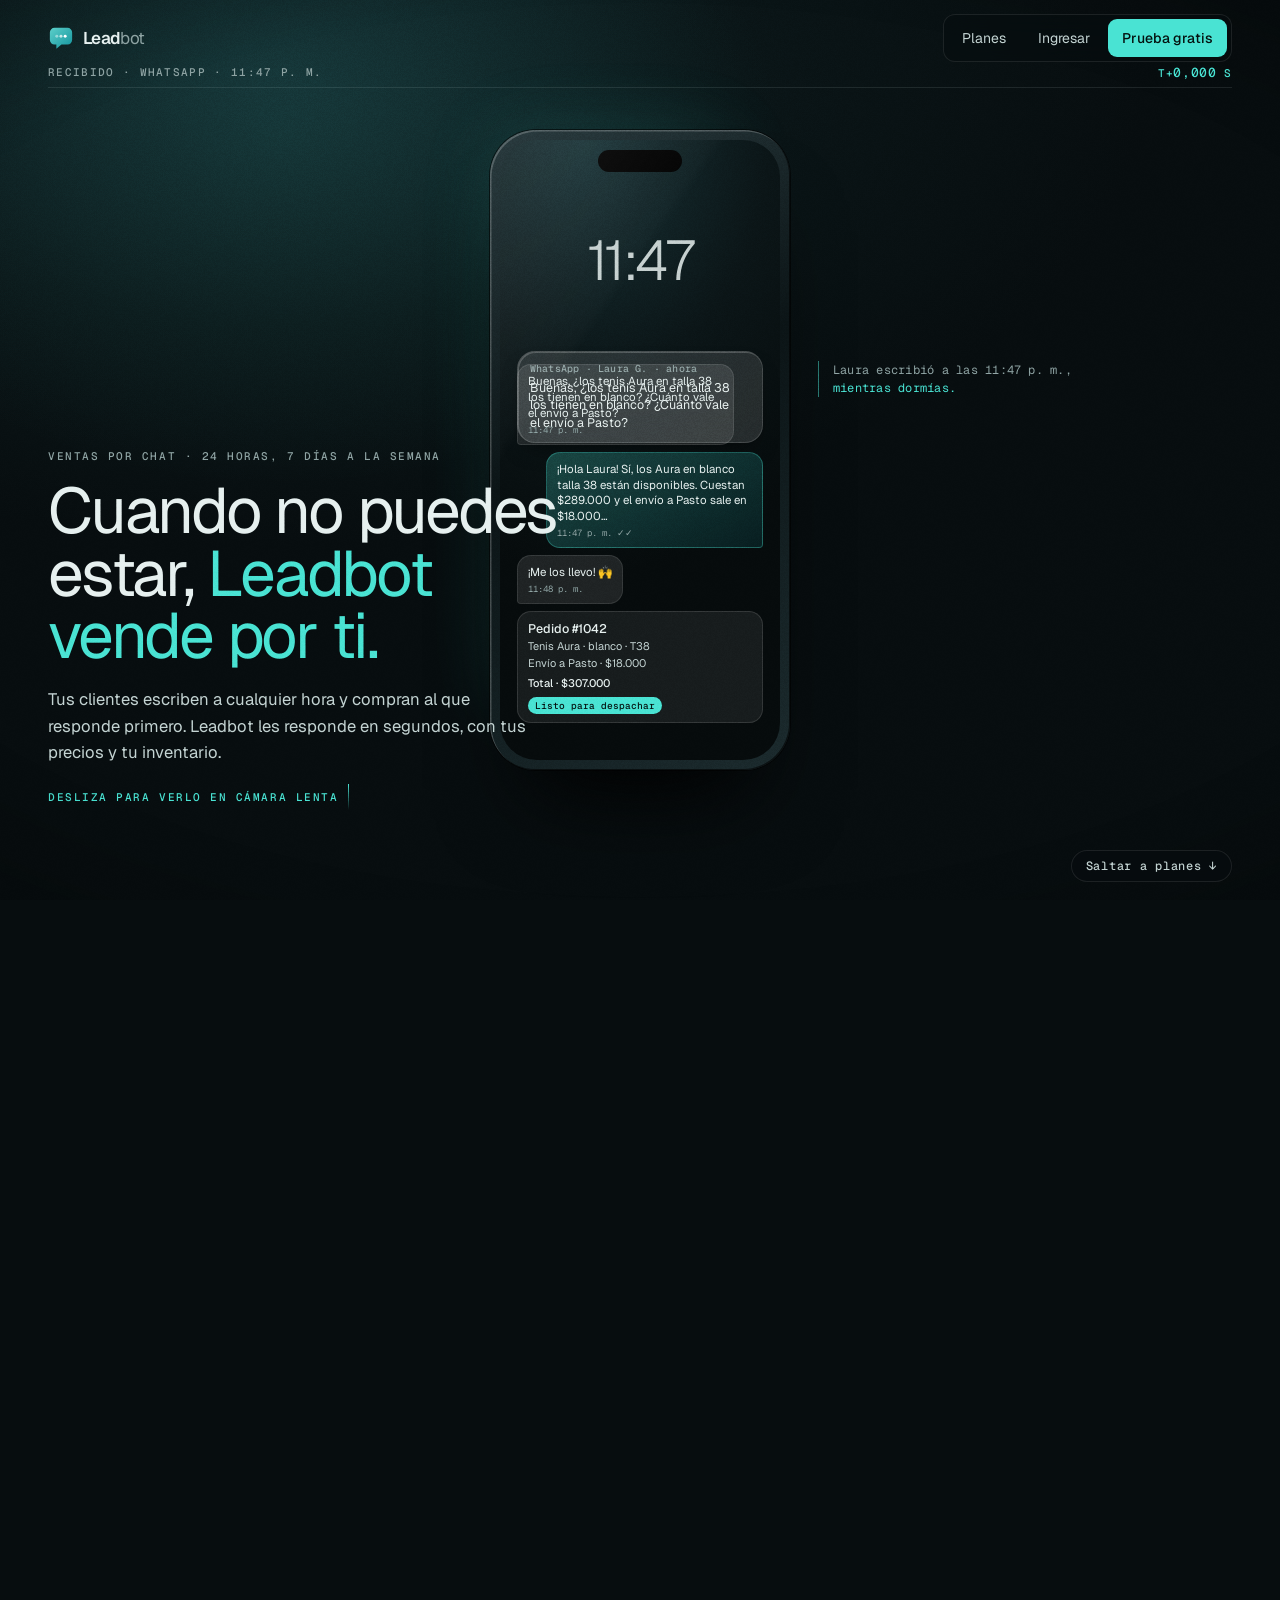
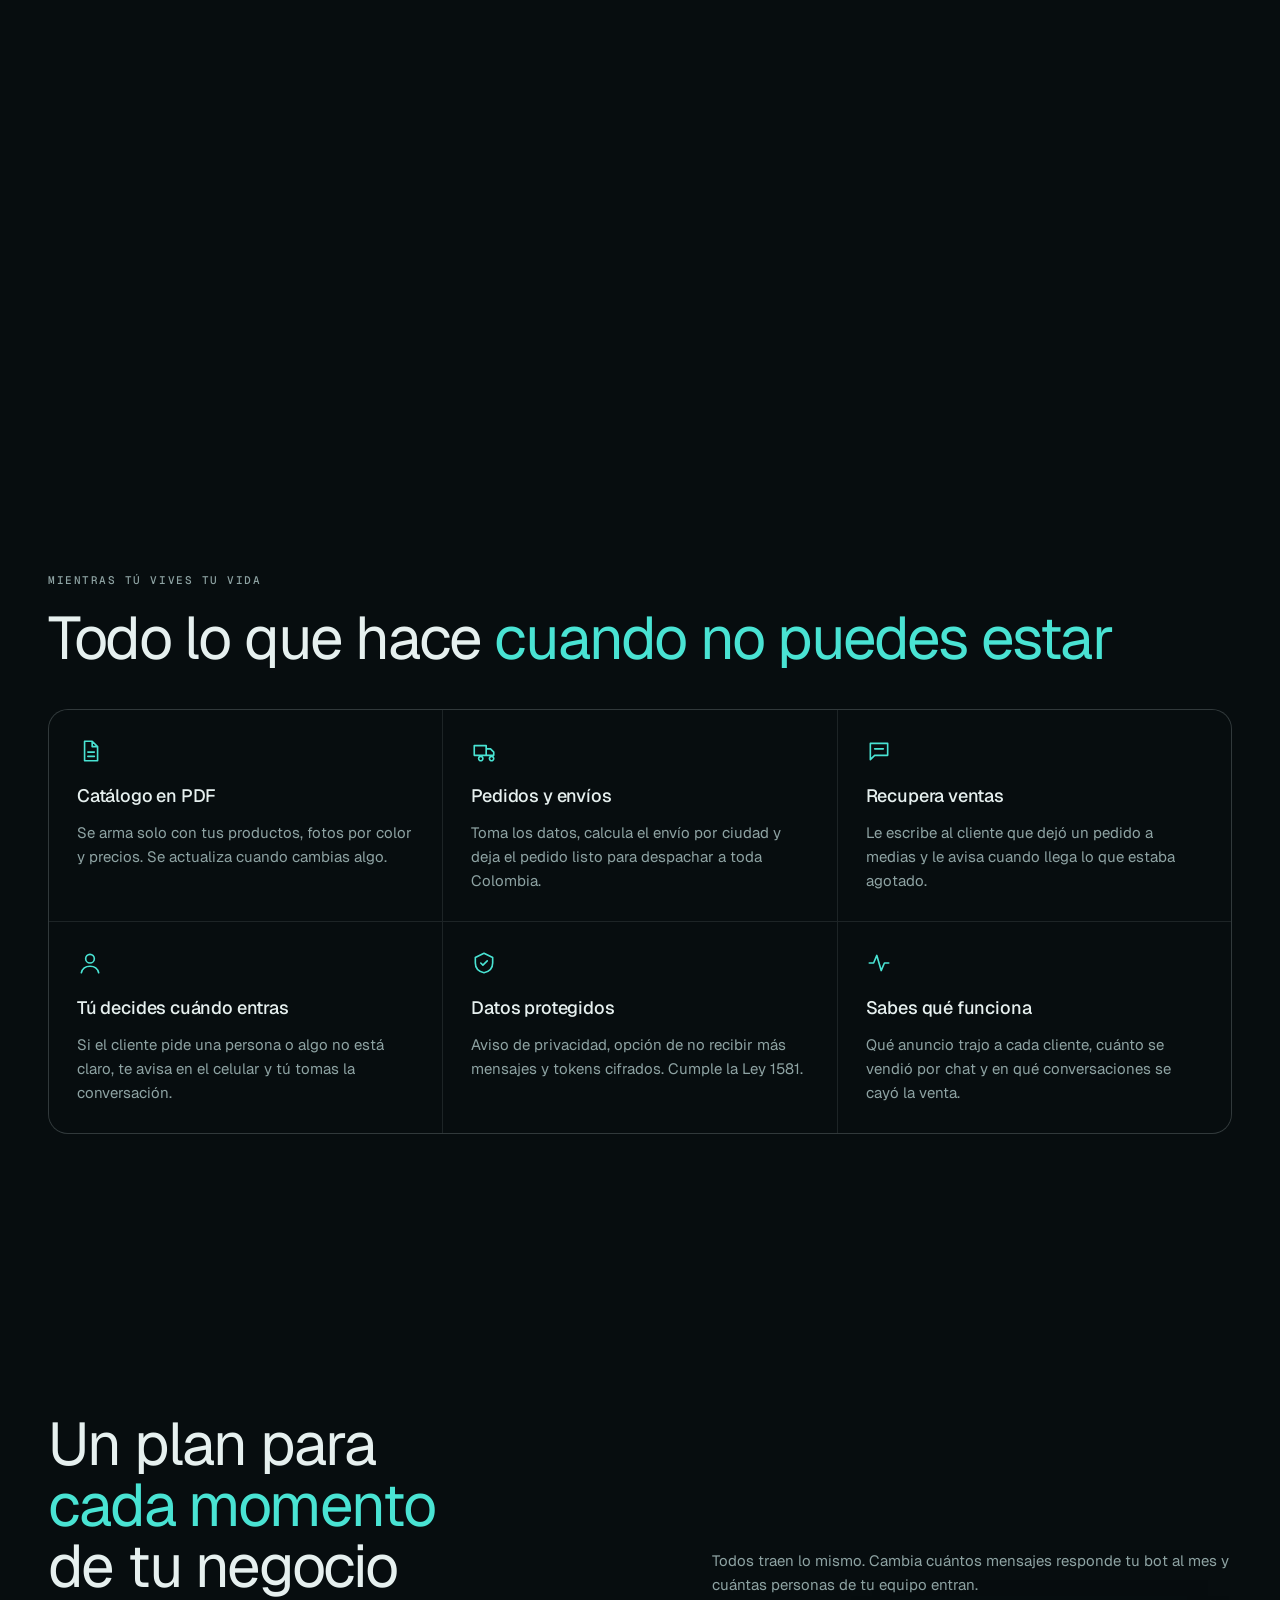
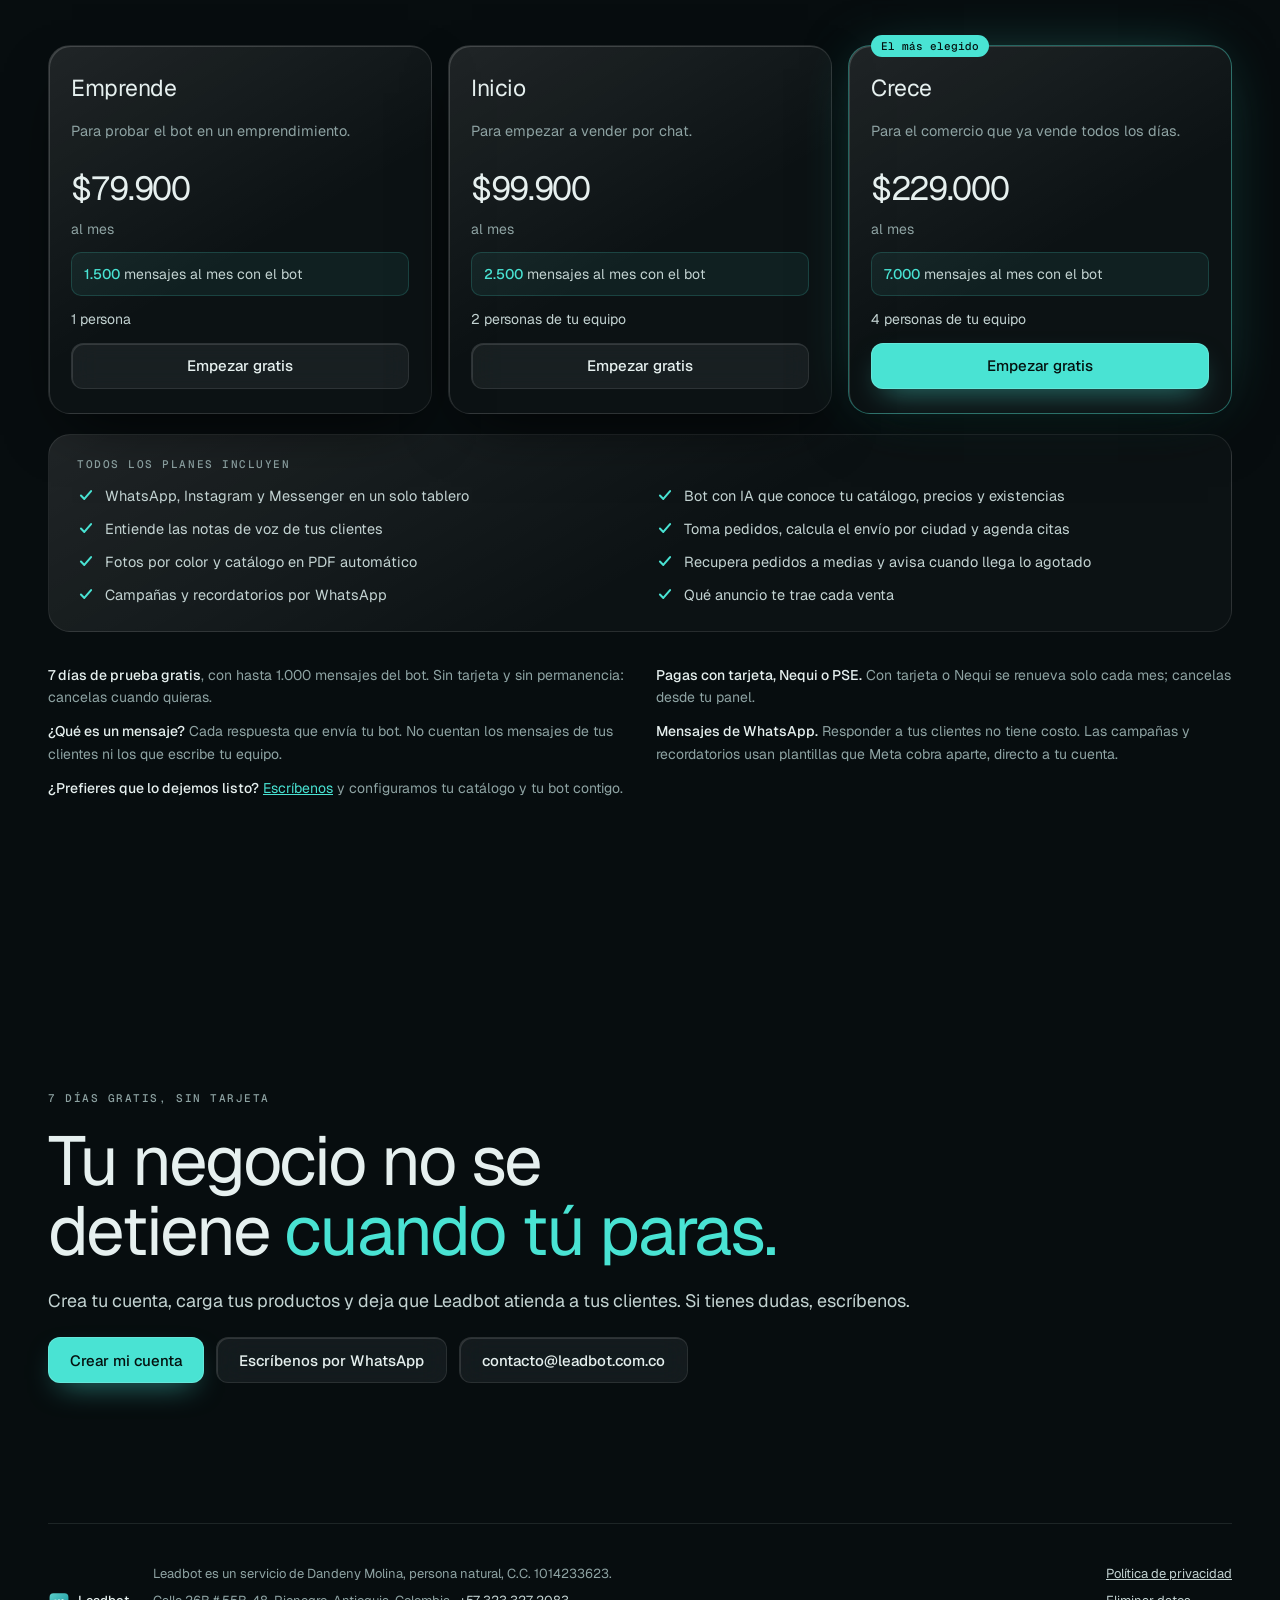
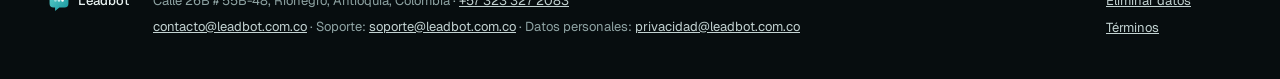
==== commit c66a51fa: "Prueba gratis de 7 días con hasta 1.000 mensajes Co-Authored-By: Claude Opus 5.5 <noreply@anthropic." ====
--- a/index.html
+++ b/index.html
@@ -254,7 +254,7 @@
         <ul><li><svg><use href="#ok"/></svg>WhatsApp, Instagram y Messenger en un solo tablero</li><li><svg><use href="#ok"/></svg>Bot con IA que conoce tu catálogo, precios y existencias</li><li><svg><use href="#ok"/></svg>Entiende las notas de voz de tus clientes</li><li><svg><use href="#ok"/></svg>Toma pedidos, calcula el envío por ciudad y agenda citas</li><li><svg><use href="#ok"/></svg>Fotos por color y catálogo en PDF automático</li><li><svg><use href="#ok"/></svg>Recupera pedidos a medias y avisa cuando llega lo agotado</li><li><svg><use href="#ok"/></svg>Campañas y recordatorios por WhatsApp</li><li><svg><use href="#ok"/></svg>Qué anuncio te trae cada venta</li></ul>
       </div>
       <ul class="planes-notas">
-        <li><b>14 días de prueba gratis.</b> Sin tarjeta y sin permanencia: cancelas cuando quieras.</li>
+        <li><b>7 días de prueba gratis</b>, con hasta 1.000 mensajes del bot. Sin tarjeta y sin permanencia: cancelas cuando quieras.</li>
         <li><b>Pagas con tarjeta, Nequi o PSE.</b> Con tarjeta o Nequi se renueva solo cada mes; cancelas desde tu panel.</li>
         <li><b>¿Qué es un mensaje?</b> Cada respuesta que envía tu bot. No cuentan los mensajes de tus clientes ni los que escribe tu equipo.</li>
         <li><b>Mensajes de WhatsApp.</b> Responder a tus clientes no tiene costo. Las campañas y recordatorios usan plantillas que Meta cobra aparte, directo a tu cuenta.</li>
@@ -264,7 +264,7 @@
 
     <!-- Cierre -->
     <section class="cierre" id="contacto">
-      <p class="etq">14 días gratis, sin tarjeta</p>
+      <p class="etq">7 días gratis, sin tarjeta</p>
       <h2>Tu negocio no se detiene <em>cuando tú paras.</em></h2>
       <p class="bajada">Crea tu cuenta, carga tus productos y deja que Leadbot atienda a tus clientes. Si tienes dudas, escríbenos.</p>
       <div class="acciones">
--- a/assets/landing.css
+++ b/assets/landing.css
@@ -460,7 +460,6 @@
 .planes-notas { list-style: none; padding: 0; margin-top: 32px; display: grid; grid-template-columns: repeat(2, minmax(0, 1fr)); gap: 12px 32px; font-size: 14px; color: var(--tenue); }
 .planes-notas b { color: var(--texto); font-weight: 500; }
 @media (max-width: 960px) { .planes-rejilla, .planes-notas, .planes-incluye ul { grid-template-columns: 1fr; } }
-@media (min-width: 640px) and (max-width: 960px) { .planes-rejilla { grid-template-columns: repeat(2, minmax(0, 1fr)); } }
 
 .cierre { display: grid; gap: 22px; justify-items: start; }
 .cierre h2 { font-size: clamp(36px, 5.4vw, 72px); line-height: 1; max-width: 18ch; }
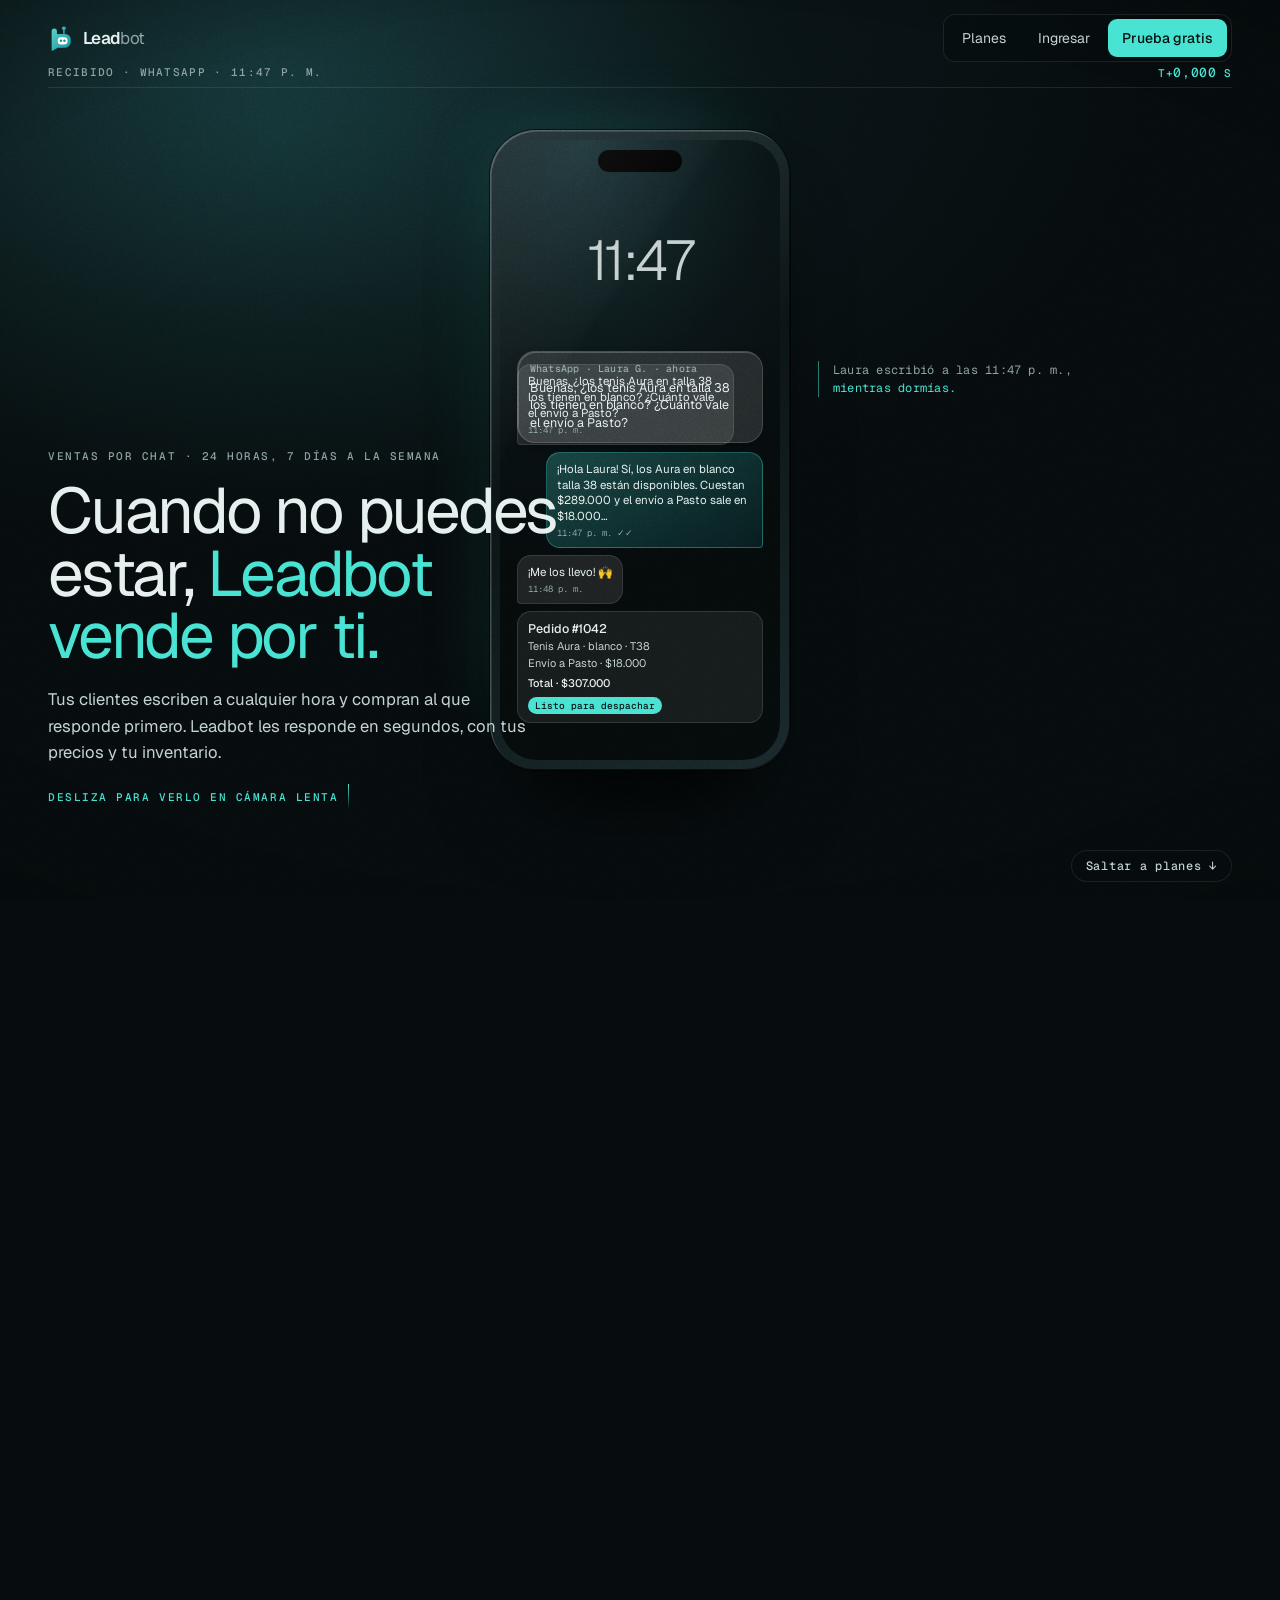
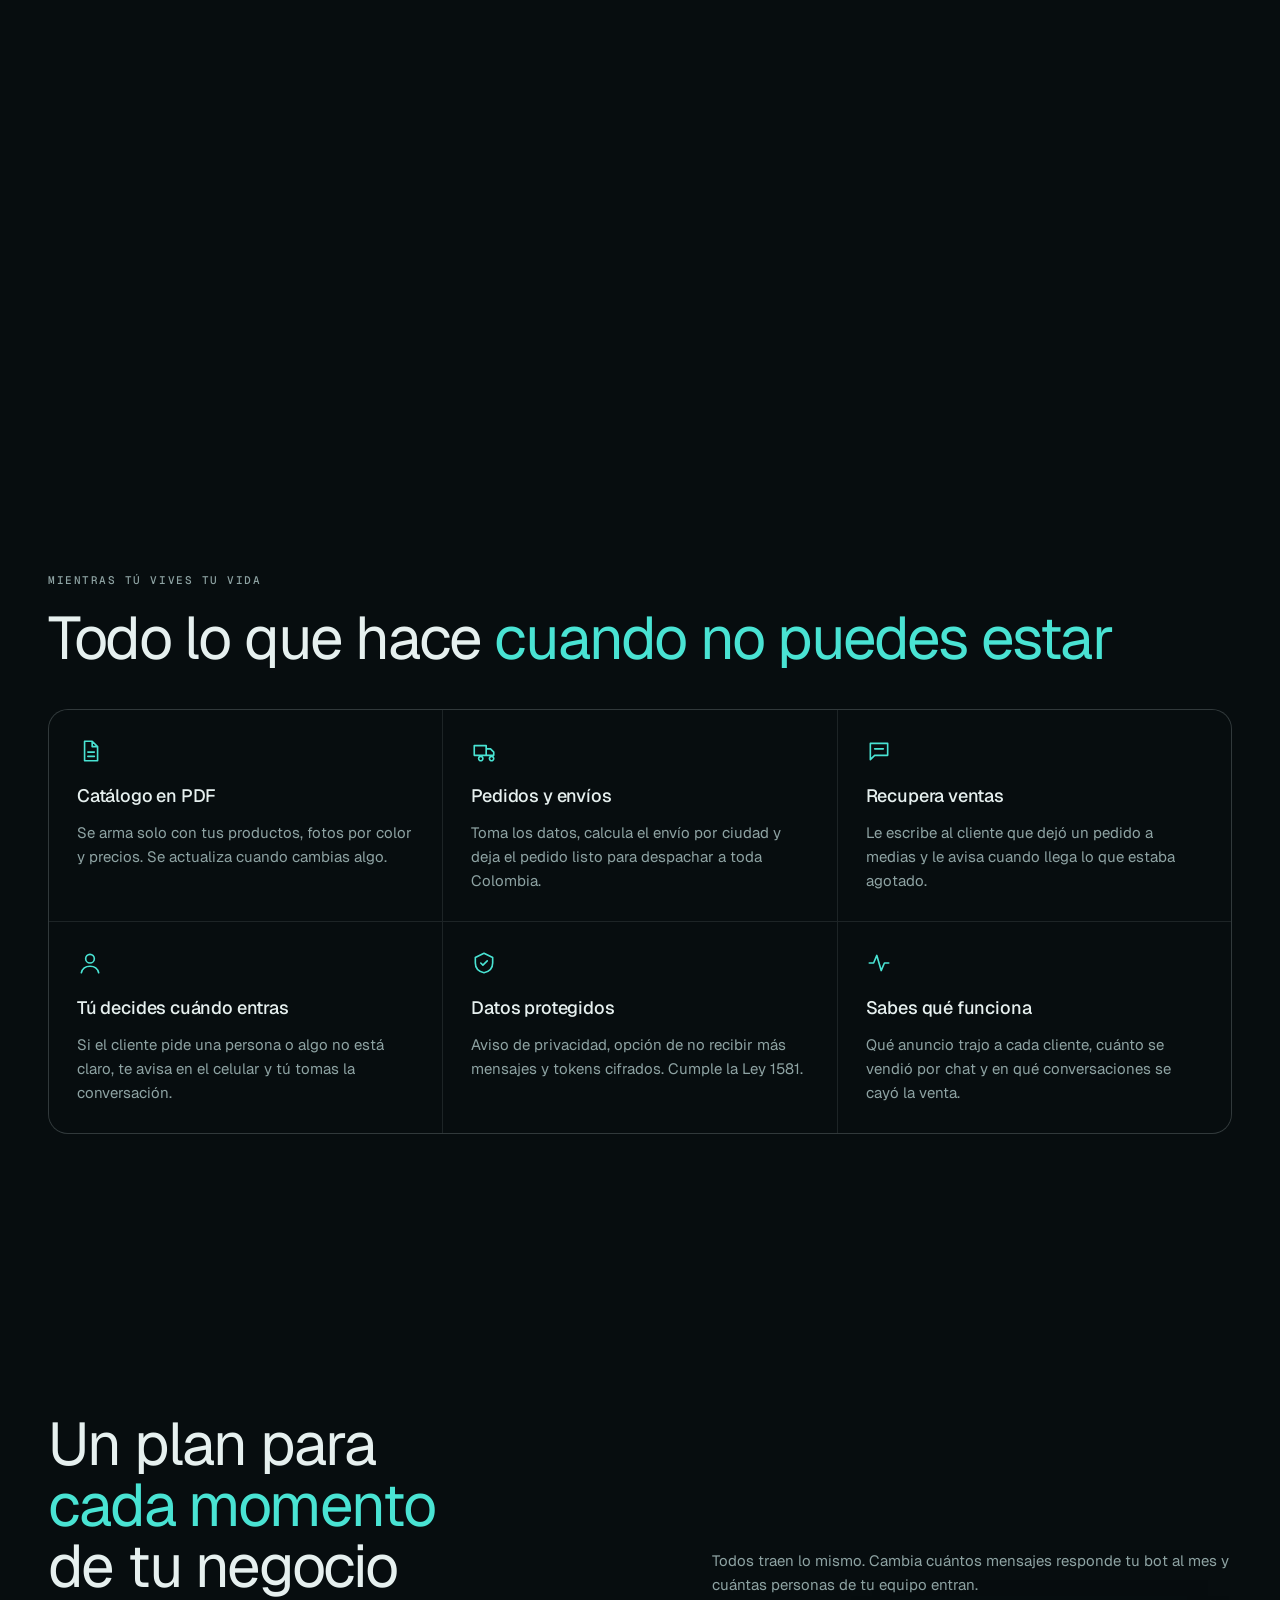
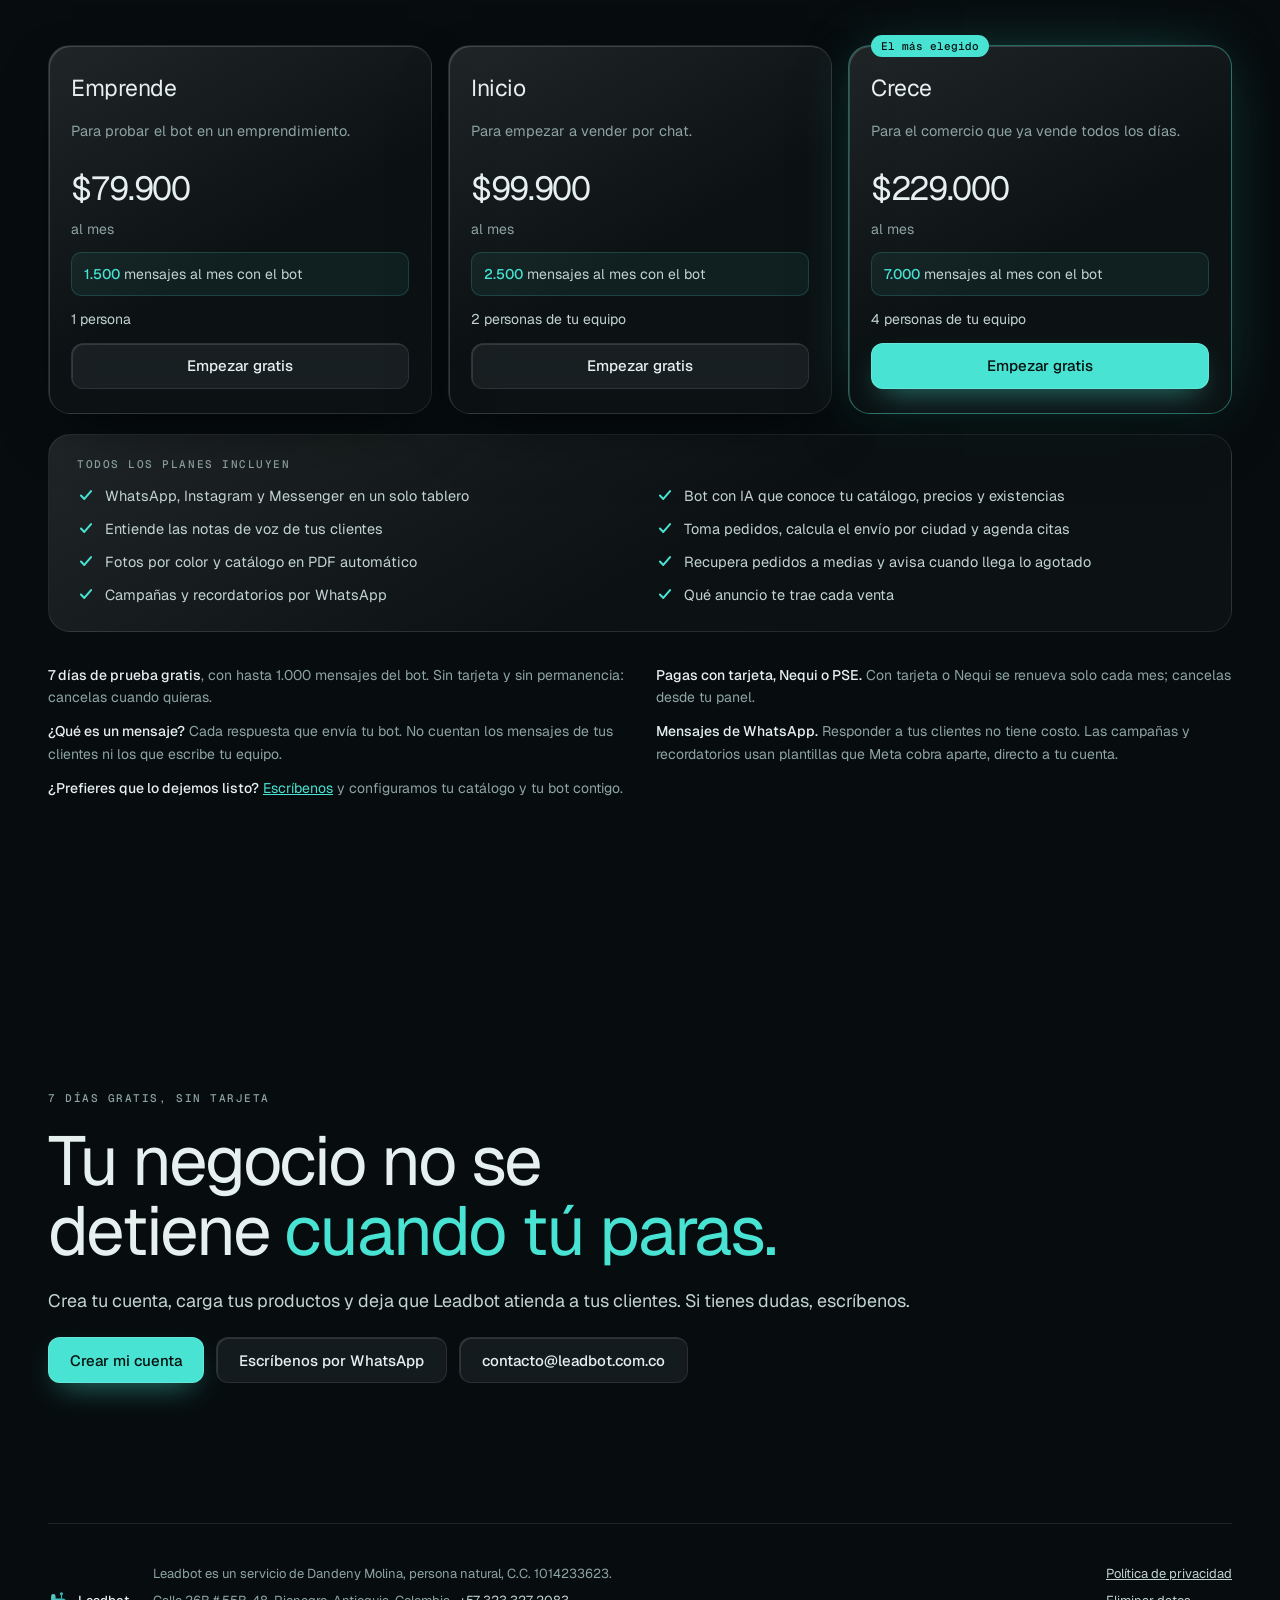
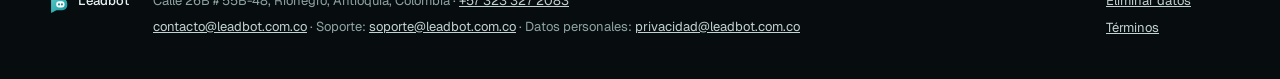
==== commit 7efaa0f2: "Logo nuevo: la b de robot con punta de globo de conversación Co-Authored-By: Claude Opus 5.5 <norepl" ====
--- a/index.html
+++ b/index.html
@@ -27,7 +27,7 @@
   <svg width="0" height="0" style="position:absolute" aria-hidden="true">
     <defs>
       <linearGradient id="g-marca" x1="0" y1="0" x2="1" y2="1"><stop offset="0" stop-color="#5ccfca"/><stop offset="1" stop-color="#14949d"/></linearGradient>
-      <symbol id="logo" viewBox="0 0 28 28"><path d="M7 3h14a5 5 0 0 1 5 5v8a5 5 0 0 1-5 5h-6.5L9 25.5V21H7a5 5 0 0 1-5-5V8a5 5 0 0 1 5-5Z" fill="url(#g-marca)"/><circle cx="9.5" cy="12" r="1.6" fill="#fff" fill-opacity=".45"/><circle cx="14" cy="12" r="1.6" fill="#fff" fill-opacity=".7"/><circle cx="18.5" cy="12" r="1.6" fill="#fff"/></symbol>
+      <symbol id="logo" viewBox="0 0 64 64"><rect x="37.5" y="9" width="3.6" height="14" rx="1.8" fill="url(#g-marca)"/><circle cx="39.3" cy="8" r="4.6" fill="url(#g-marca)"/><path fill="url(#g-marca)" d="M9 15a6.5 6.5 0 0 1 13 0V22h20a14 14 0 0 1 14 14v6a14 14 0 0 1-14 14H24.5L10.5 63.5Q9 64.2 9 62.5Z"/><rect x="24" y="30" width="24" height="18" rx="8" fill="#fff"/><circle cx="32" cy="39" r="3.1" fill="#14949d"/><circle cx="40.5" cy="39" r="3.1" fill="#14949d"/></symbol>
       <symbol id="ok" viewBox="0 0 16 16"><path d="M3.5 8.5l3 3 6-7" fill="none" stroke="currentColor" stroke-width="1.8" stroke-linecap="round" stroke-linejoin="round"/></symbol>
       <!-- Desenfoque de movimiento horizontal: su intensidad sigue la velocidad del scroll. -->
       <filter id="barrido" x="-20%" y="-5%" width="140%" height="110%"><feGaussianBlur id="barrido-blur" stdDeviation="0 0"/></filter>
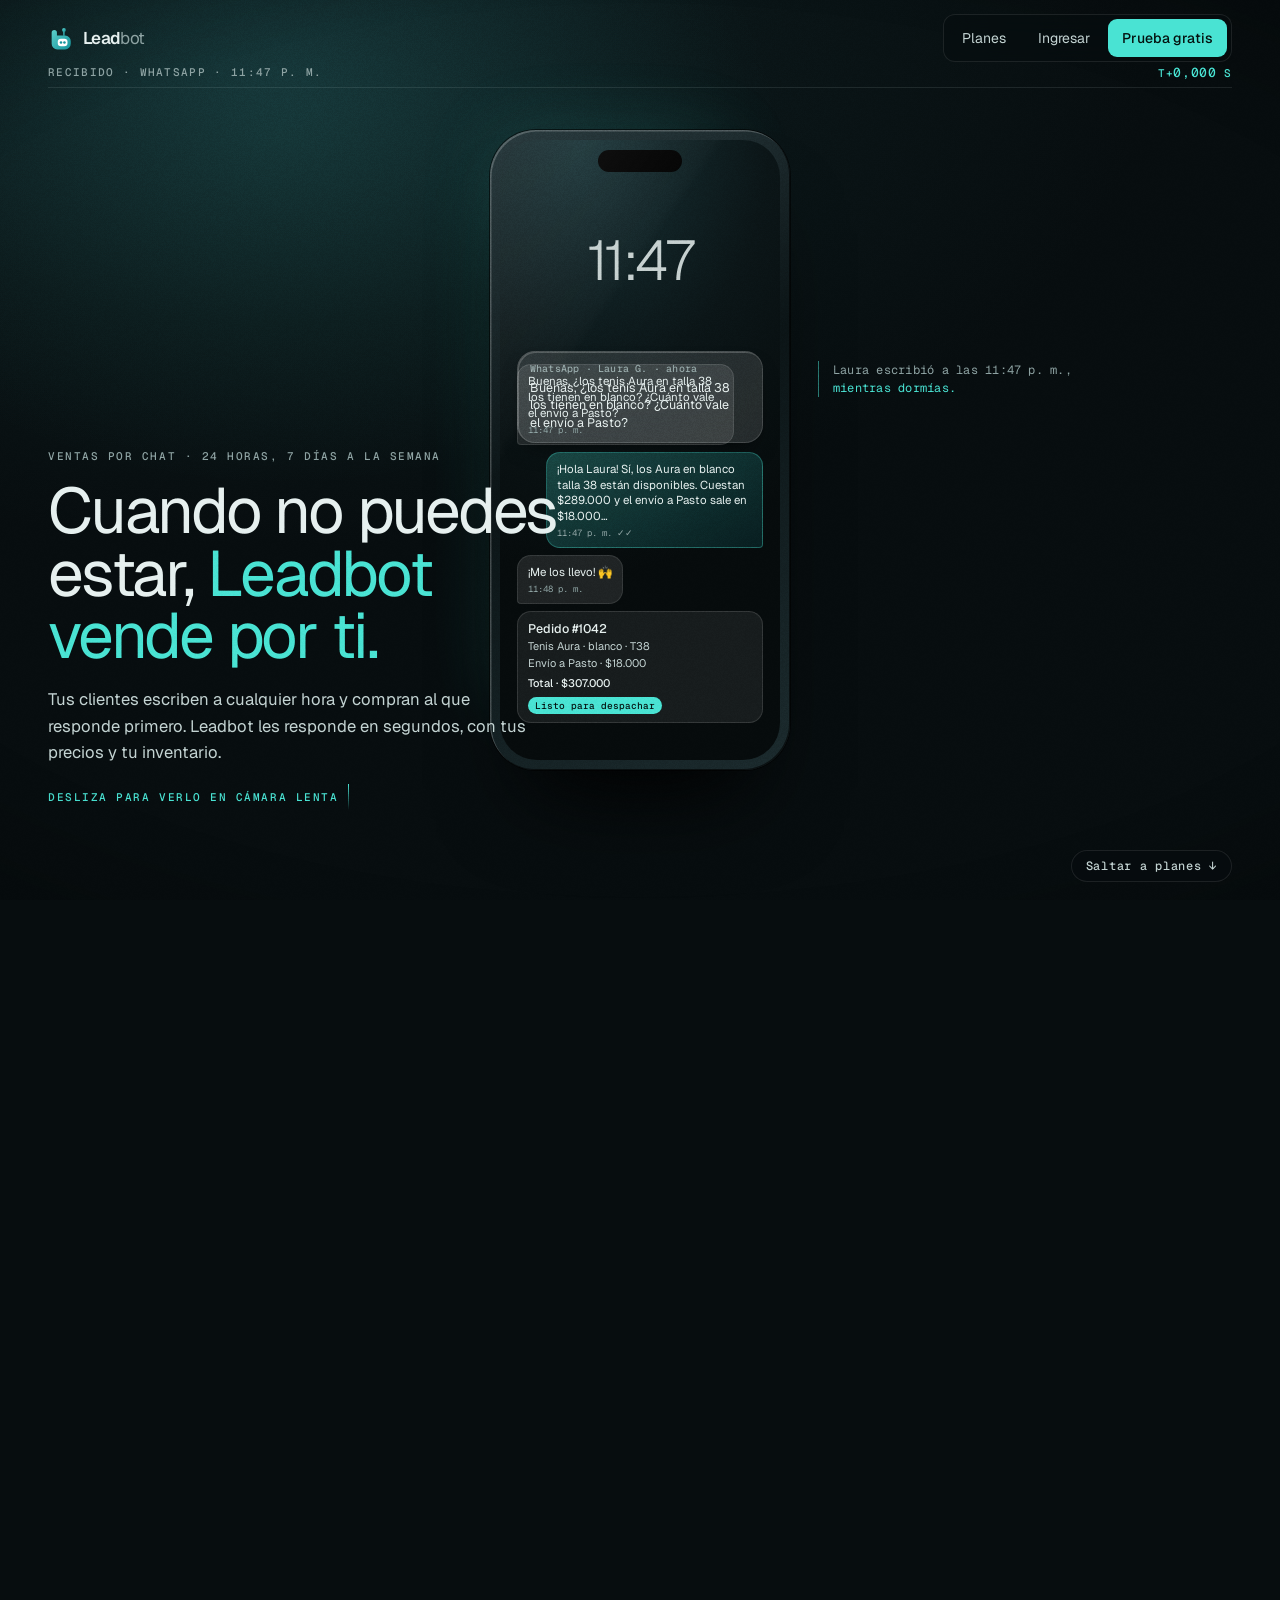
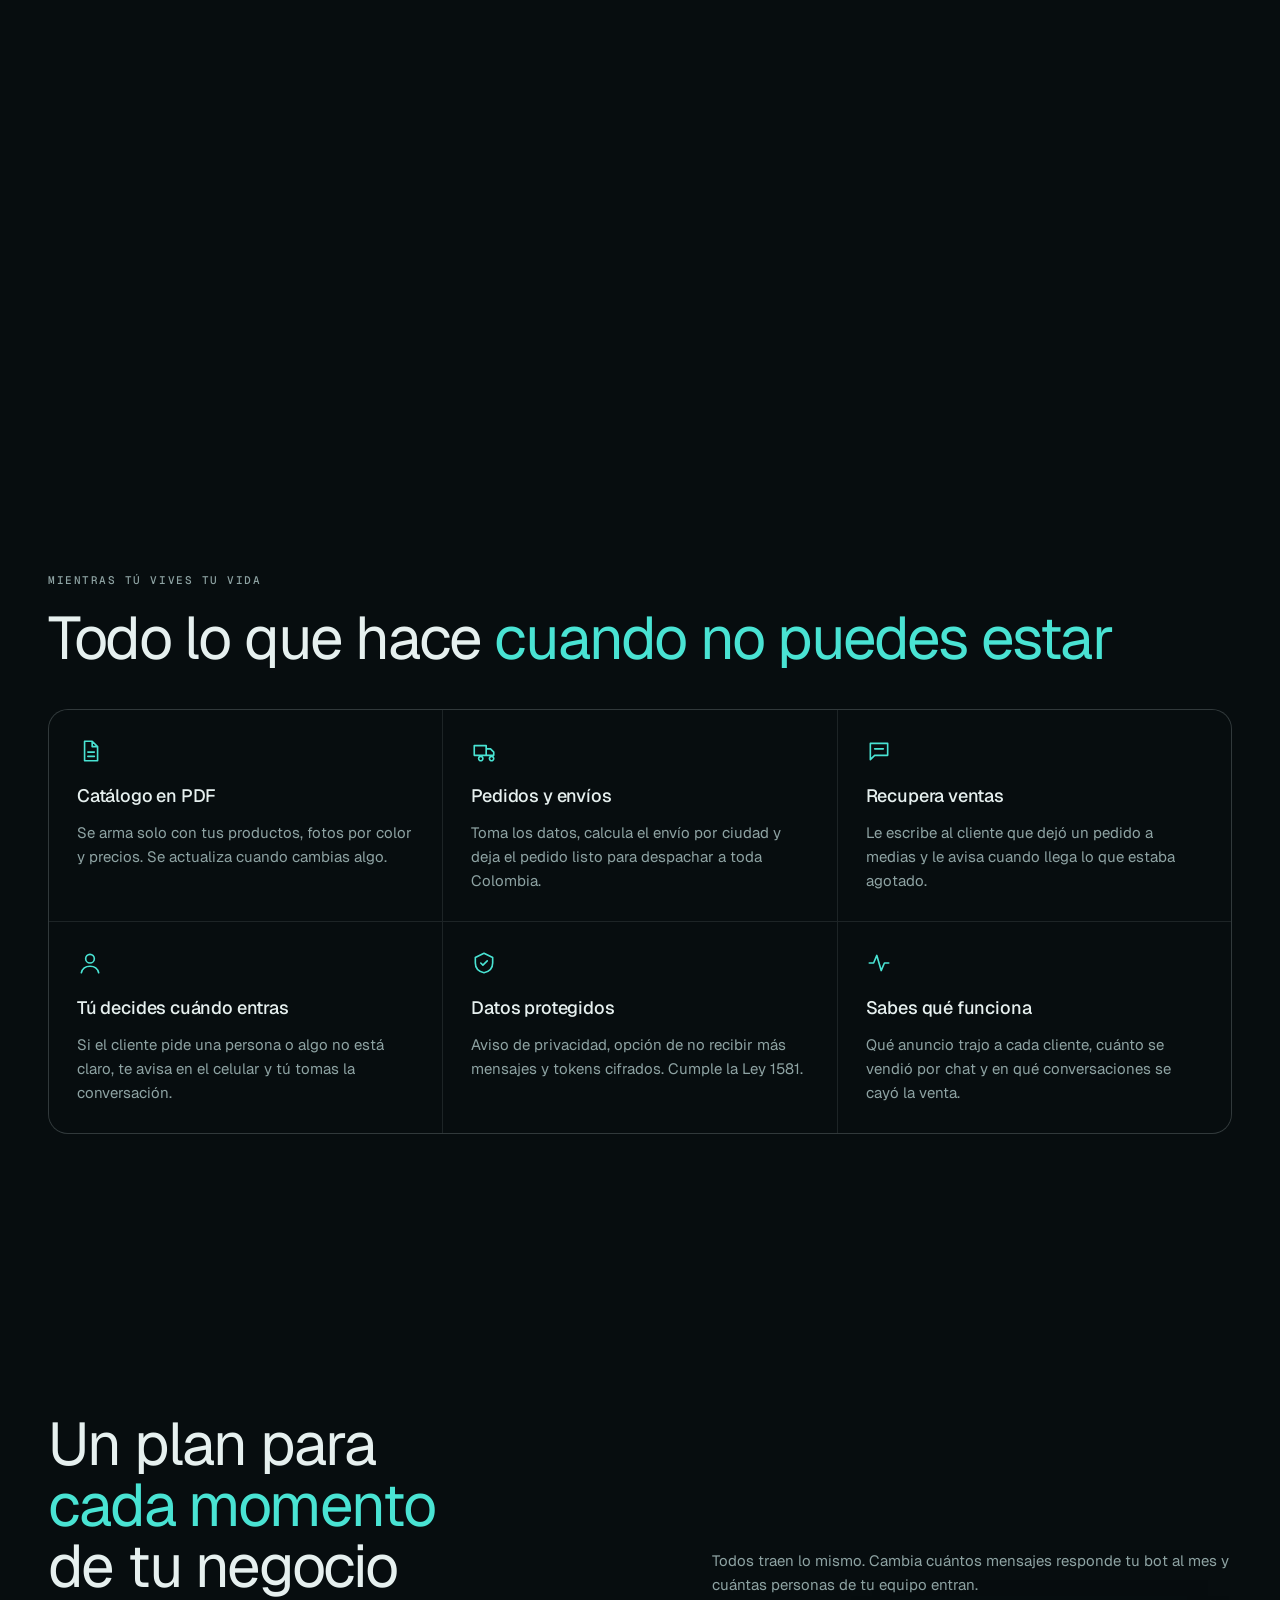
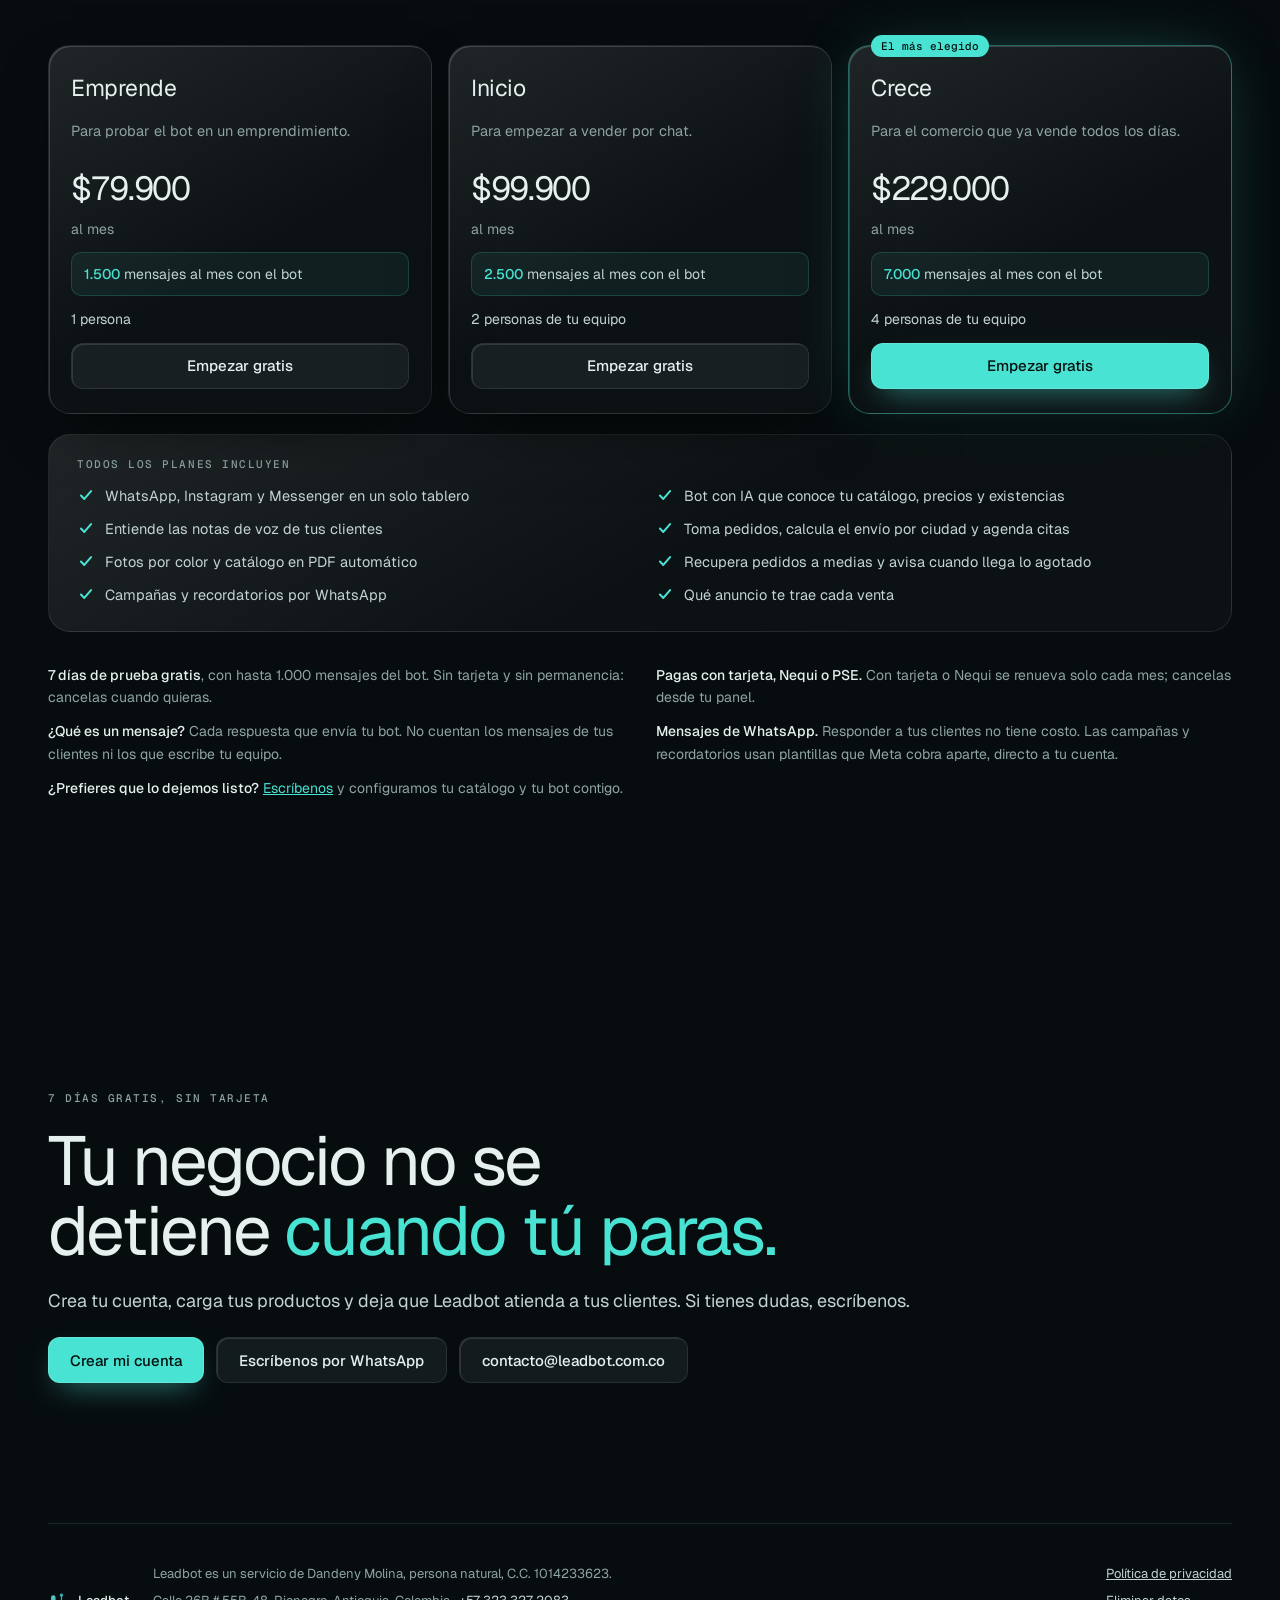
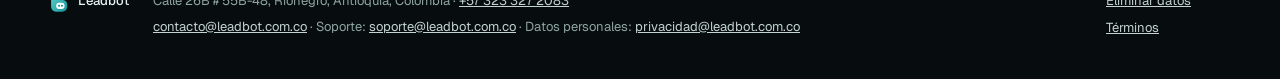
==== commit 7bcadfa2: "Logo como el original, sin la punta de globo Co-Authored-By: Claude Opus 5.5 <noreply@anthropic.com>" ====
--- a/index.html
+++ b/index.html
@@ -27,7 +27,7 @@
   <svg width="0" height="0" style="position:absolute" aria-hidden="true">
     <defs>
       <linearGradient id="g-marca" x1="0" y1="0" x2="1" y2="1"><stop offset="0" stop-color="#5ccfca"/><stop offset="1" stop-color="#14949d"/></linearGradient>
-      <symbol id="logo" viewBox="0 0 64 64"><rect x="37.5" y="9" width="3.6" height="14" rx="1.8" fill="url(#g-marca)"/><circle cx="39.3" cy="8" r="4.6" fill="url(#g-marca)"/><path fill="url(#g-marca)" d="M9 15a6.5 6.5 0 0 1 13 0V22h20a14 14 0 0 1 14 14v6a14 14 0 0 1-14 14H24.5L10.5 63.5Q9 64.2 9 62.5Z"/><rect x="24" y="30" width="24" height="18" rx="8" fill="#fff"/><circle cx="32" cy="39" r="3.1" fill="#14949d"/><circle cx="40.5" cy="39" r="3.1" fill="#14949d"/></symbol>
+      <symbol id="logo" viewBox="0 0 64 64"><g transform="translate(0 4)"><rect x="37.5" y="9" width="3.6" height="14" rx="1.8" fill="url(#g-marca)"/><circle cx="39.3" cy="8" r="4.6" fill="url(#g-marca)"/><path fill="url(#g-marca)" d="M9 15a6.5 6.5 0 0 1 13 0V22h20a14 14 0 0 1 14 14v6a14 14 0 0 1-14 14H23A14 14 0 0 1 9 42Z"/><rect x="24" y="30" width="24" height="18" rx="8" fill="#fff"/><circle cx="32" cy="39" r="3.1" fill="#14949d"/><circle cx="40.5" cy="39" r="3.1" fill="#14949d"/></g></symbol>
       <symbol id="ok" viewBox="0 0 16 16"><path d="M3.5 8.5l3 3 6-7" fill="none" stroke="currentColor" stroke-width="1.8" stroke-linecap="round" stroke-linejoin="round"/></symbol>
       <!-- Desenfoque de movimiento horizontal: su intensidad sigue la velocidad del scroll. -->
       <filter id="barrido" x="-20%" y="-5%" width="140%" height="110%"><feGaussianBlur id="barrido-blur" stdDeviation="0 0"/></filter>
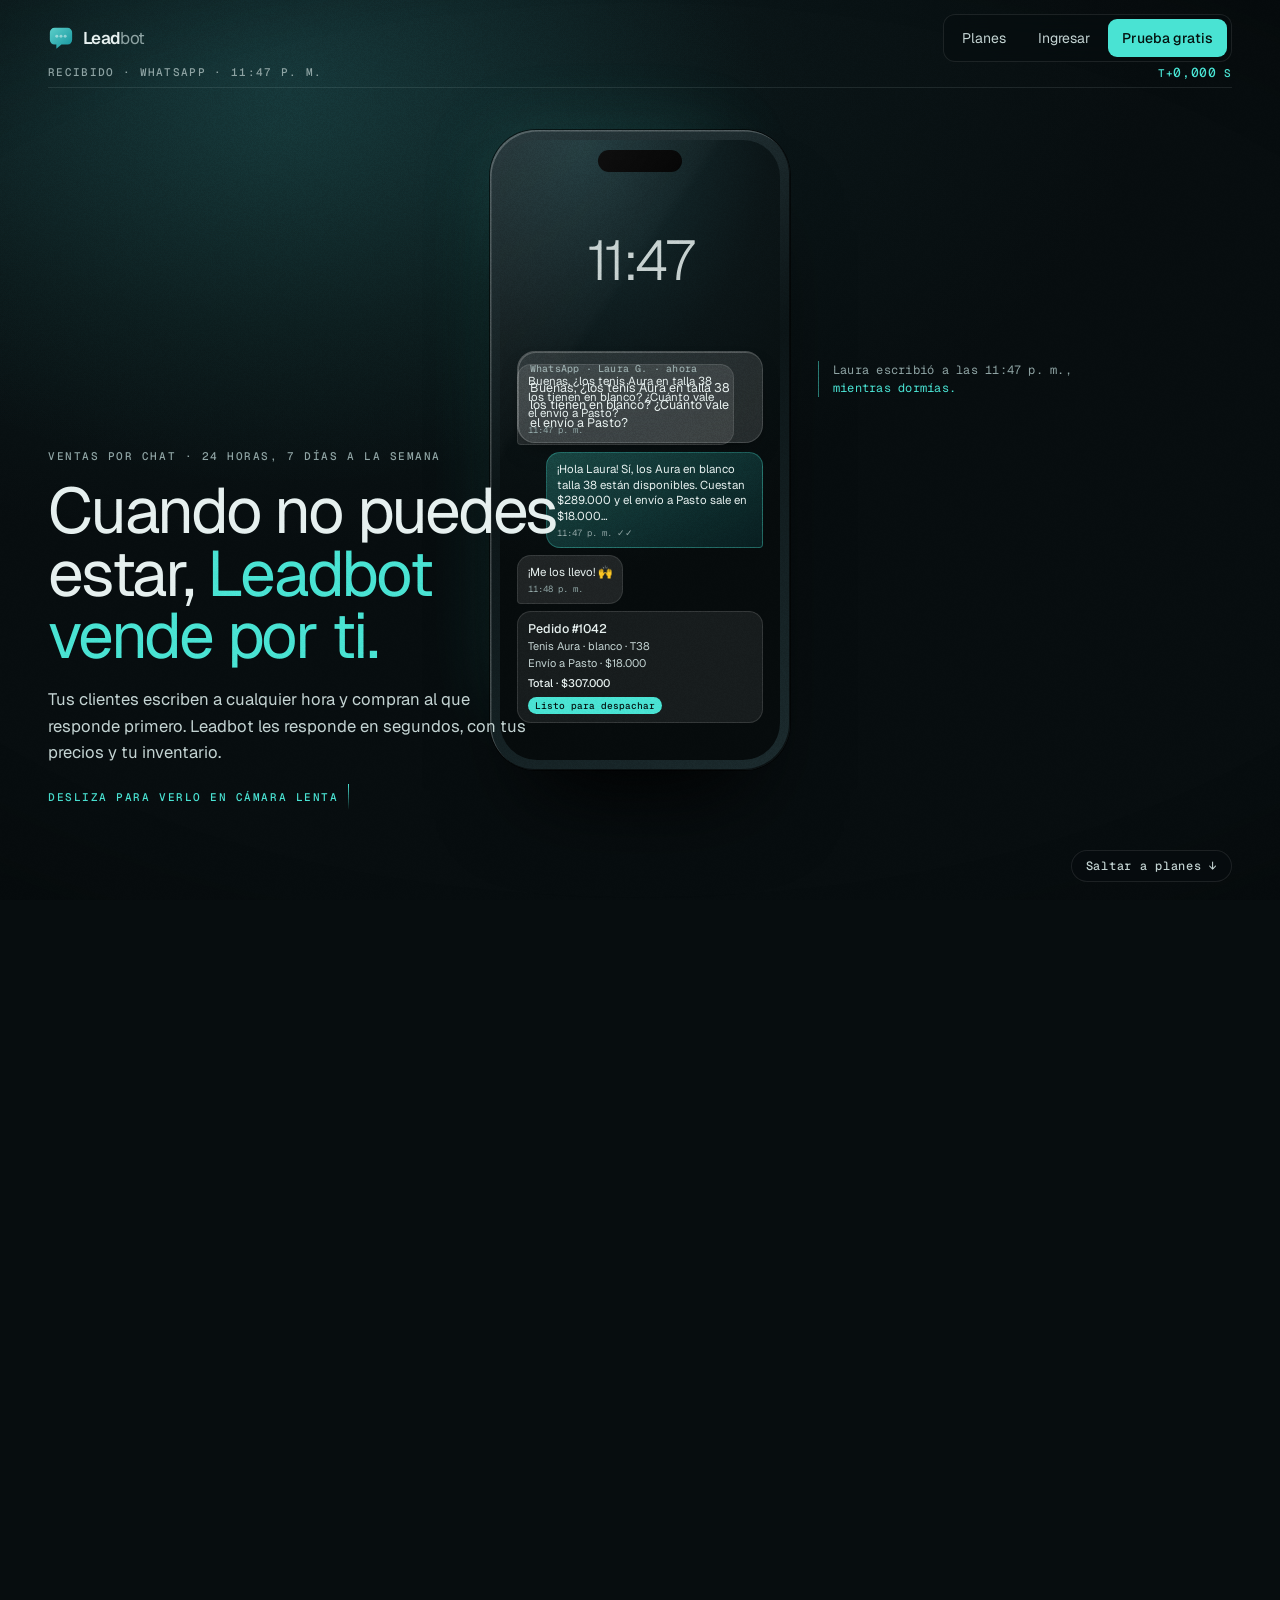
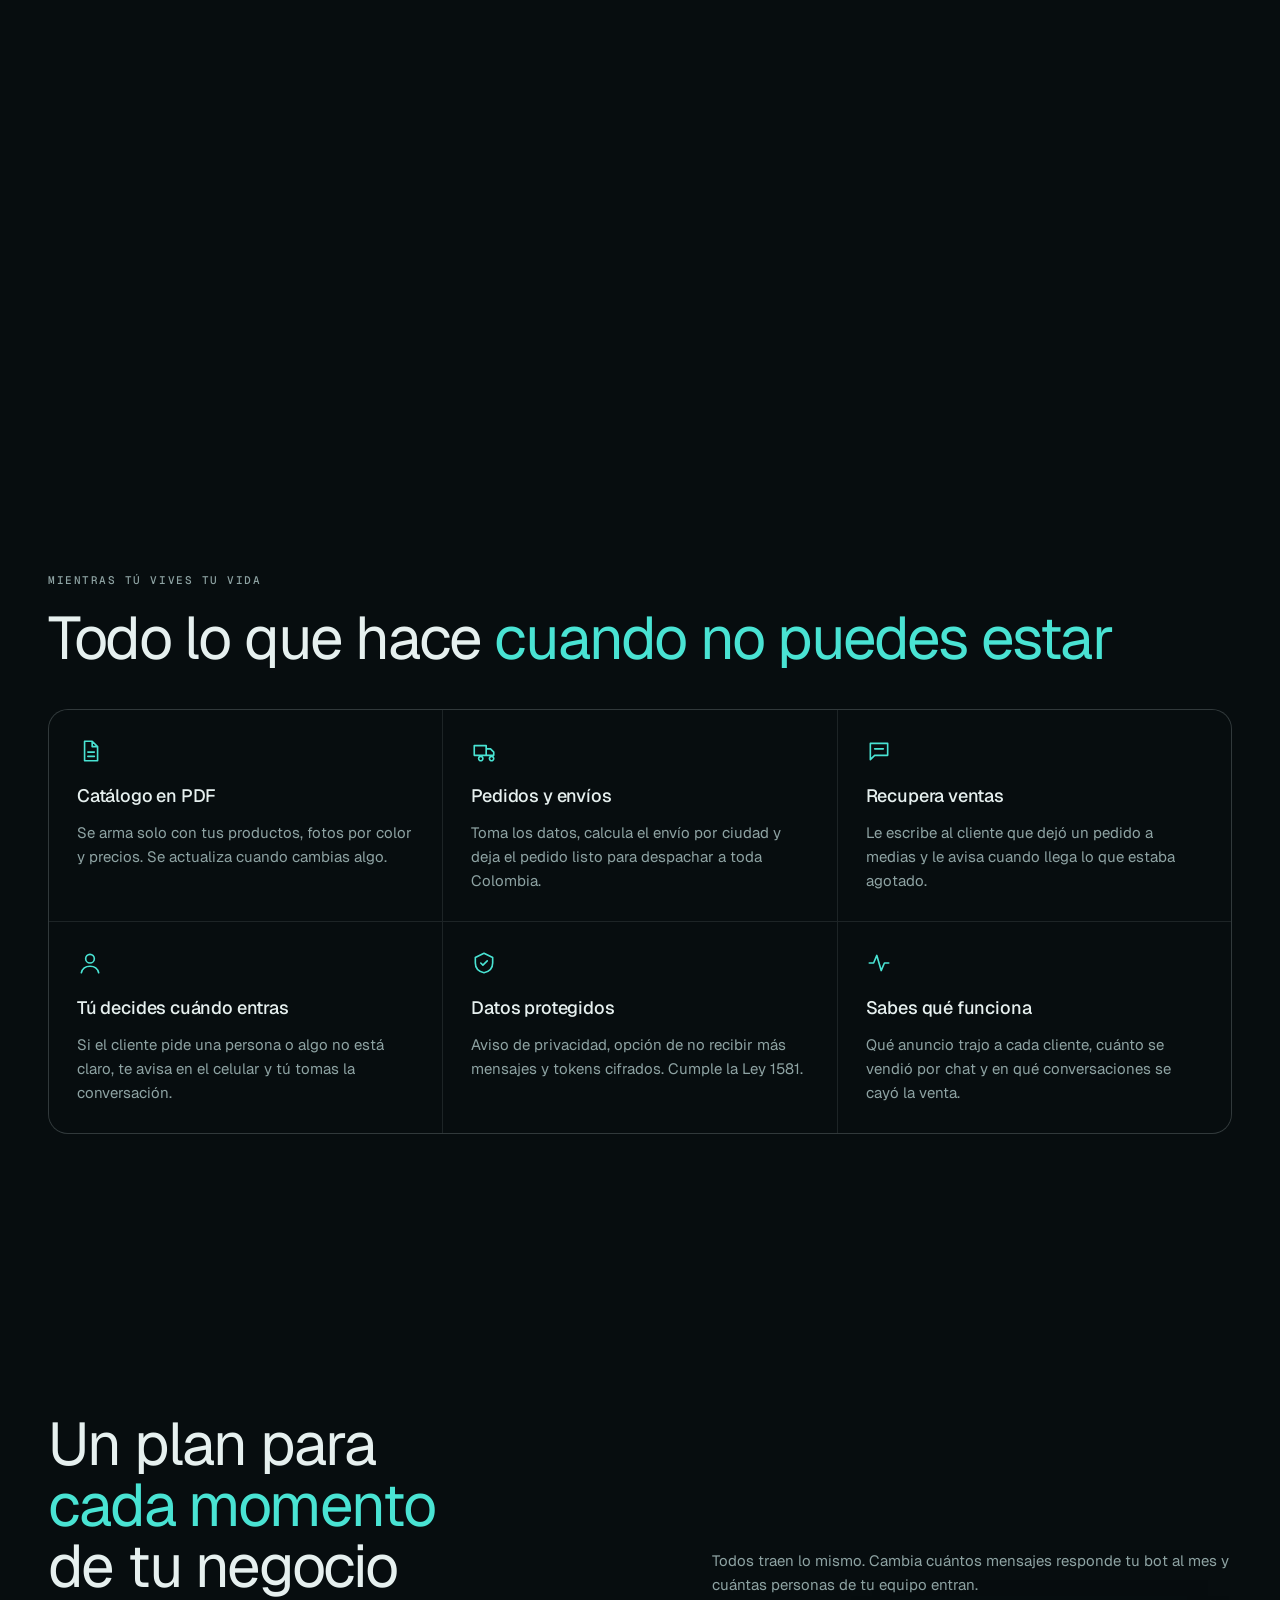
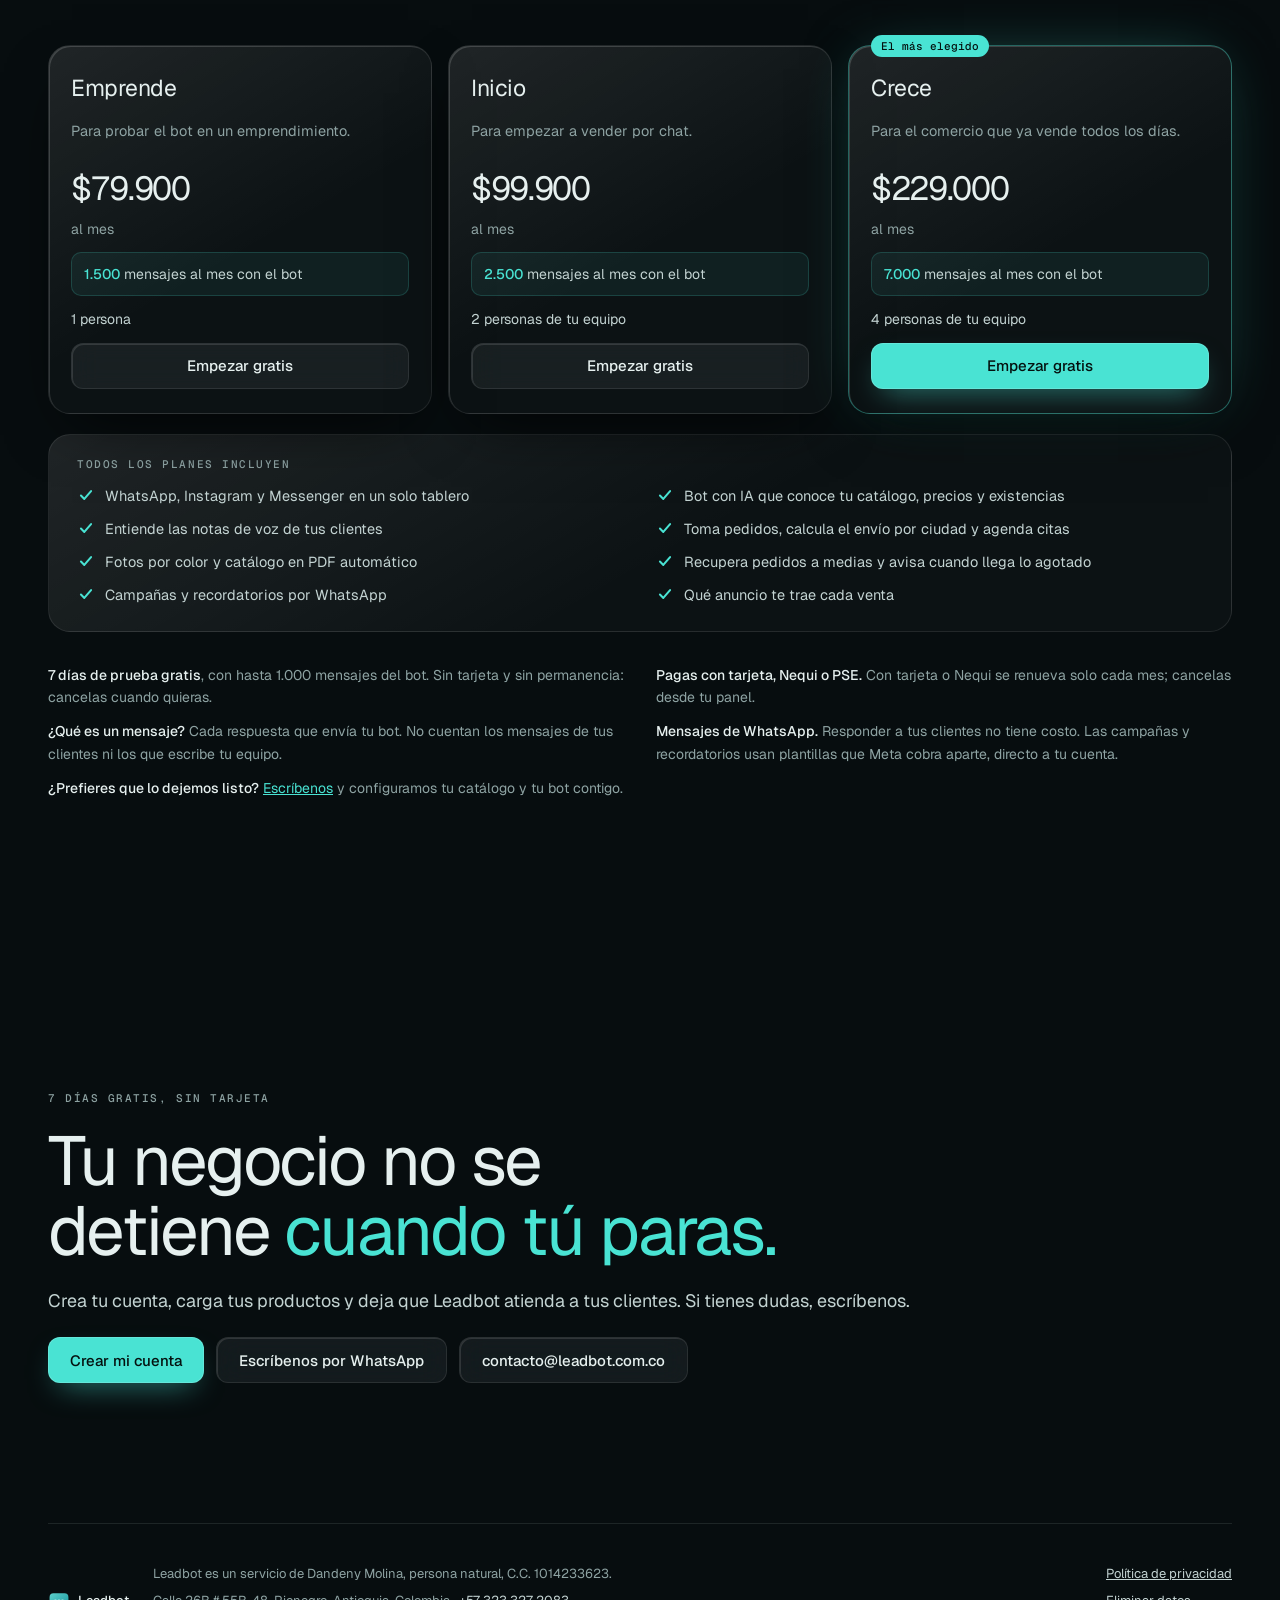
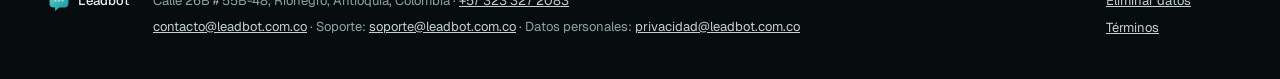
==== commit 6a86e58d: "Vuelve el logo del globo; los tres puntos se animan como el escribiendo de un chat Co-Authored-By: C" ====
--- a/index.html
+++ b/index.html
@@ -17,7 +17,7 @@
   <link rel="preconnect" href="https://fonts.gstatic.com" crossorigin>
   <link rel="stylesheet" href="https://fonts.googleapis.com/css2?family=Unbounded:wght@900&family=Geist:wght@300;400;500;600&family=Geist+Mono:wght@400;500&display=swap">
   <link rel="stylesheet" href="assets/vendor/lenis/lenis.css">
-  <link rel="stylesheet" href="assets/landing.css?v=202610152200">
+  <link rel="stylesheet" href="assets/landing.css?v=202610161000">
   <script>
     // La película solo corre con JavaScript y sin "reducir movimiento".
     if (!matchMedia('(prefers-reduced-motion: reduce)').matches) document.documentElement.classList.add('pelicula');
@@ -27,7 +27,7 @@
   <svg width="0" height="0" style="position:absolute" aria-hidden="true">
     <defs>
       <linearGradient id="g-marca" x1="0" y1="0" x2="1" y2="1"><stop offset="0" stop-color="#5ccfca"/><stop offset="1" stop-color="#14949d"/></linearGradient>
-      <symbol id="logo" viewBox="0 0 64 64"><g transform="translate(0 4)"><rect x="37.5" y="9" width="3.6" height="14" rx="1.8" fill="url(#g-marca)"/><circle cx="39.3" cy="8" r="4.6" fill="url(#g-marca)"/><path fill="url(#g-marca)" d="M9 15a6.5 6.5 0 0 1 13 0V22h20a14 14 0 0 1 14 14v6a14 14 0 0 1-14 14H23A14 14 0 0 1 9 42Z"/><rect x="24" y="30" width="24" height="18" rx="8" fill="#fff"/><circle cx="32" cy="39" r="3.1" fill="#14949d"/><circle cx="40.5" cy="39" r="3.1" fill="#14949d"/></g></symbol>
+      <symbol id="logo" viewBox="0 0 28 28"><path d="M7 3h14a5 5 0 0 1 5 5v8a5 5 0 0 1-5 5h-6.5L9 25.5V21H7a5 5 0 0 1-5-5V8a5 5 0 0 1 5-5Z" fill="url(#g-marca)"/><circle cx="9.5" cy="12" r="1.6" fill="#fff" fill-opacity=".45"/><circle cx="14" cy="12" r="1.6" fill="#fff" fill-opacity=".7"/><circle cx="18.5" cy="12" r="1.6" fill="#fff"/></symbol>
       <symbol id="ok" viewBox="0 0 16 16"><path d="M3.5 8.5l3 3 6-7" fill="none" stroke="currentColor" stroke-width="1.8" stroke-linecap="round" stroke-linejoin="round"/></symbol>
       <!-- Desenfoque de movimiento horizontal: su intensidad sigue la velocidad del scroll. -->
       <filter id="barrido" x="-20%" y="-5%" width="140%" height="110%"><feGaussianBlur id="barrido-blur" stdDeviation="0 0"/></filter>
@@ -35,7 +35,7 @@
   </svg>
 
   <header class="nav">
-    <a class="marca" href="#inicio" aria-label="Leadbot, inicio"><svg aria-hidden="true"><use href="#logo"/></svg><b>Lead<span>bot</span></b></a>
+    <a class="marca" href="#inicio" aria-label="Leadbot, inicio"><svg class="marca-logo" viewBox="0 0 28 28" aria-hidden="true"><path d="M7 3h14a5 5 0 0 1 5 5v8a5 5 0 0 1-5 5h-6.5L9 25.5V21H7a5 5 0 0 1-5-5V8a5 5 0 0 1 5-5Z" fill="url(#g-marca)"/><circle class="punto" cx="9.5" cy="12" r="1.6" fill="#fff"/><circle class="punto" cx="14" cy="12" r="1.6" fill="#fff"/><circle class="punto" cx="18.5" cy="12" r="1.6" fill="#fff"/></svg><b>Lead<span>bot</span></b></a>
     <nav aria-label="Secciones">
       <a class="nav-planes" href="#planes">Planes</a>
       <a href="https://app.leadbot.com.co/">Ingresar</a>
@@ -276,7 +276,7 @@
   </main>
 
   <footer class="pie">
-    <div class="pie-marca"><svg aria-hidden="true"><use href="#logo"/></svg><b>Leadbot</b></div>
+    <div class="pie-marca"><svg class="marca-logo" viewBox="0 0 28 28" aria-hidden="true"><path d="M7 3h14a5 5 0 0 1 5 5v8a5 5 0 0 1-5 5h-6.5L9 25.5V21H7a5 5 0 0 1-5-5V8a5 5 0 0 1 5-5Z" fill="url(#g-marca)"/><circle class="punto" cx="9.5" cy="12" r="1.6" fill="#fff"/><circle class="punto" cx="14" cy="12" r="1.6" fill="#fff"/><circle class="punto" cx="18.5" cy="12" r="1.6" fill="#fff"/></svg><b>Leadbot</b></div>
     <div class="pie-datos">
       <p>Leadbot es un servicio de Dandeny Molina, persona natural, C.C. 1014233623.</p>
       <p>Calle 26B # 55B-48, Rionegro, Antioquia, Colombia · <a href="tel:+573233272083">+57 323 327 2083</a></p>
--- a/assets/landing.css
+++ b/assets/landing.css
@@ -521,3 +521,10 @@
   .muro { --cols: 12; }
   .muro i { height: 20px; }
 }
+
+/* Logo: los tres puntos del globo se animan como el "escribiendo…" de un chat. */
+.marca-logo .punto { transform-box: fill-box; transform-origin: center; animation: escribiendo 1.3s ease-in-out infinite; opacity: .45; }
+.marca-logo .punto:nth-of-type(2) { animation-delay: .16s; }
+.marca-logo .punto:nth-of-type(3) { animation-delay: .32s; }
+@keyframes escribiendo { 0%, 60%, 100% { transform: translateY(0); opacity: .45; } 30% { transform: translateY(-1.4px); opacity: 1; } }
+@media (prefers-reduced-motion: reduce) { .marca-logo .punto { animation: none; opacity: 1; } .marca-logo .punto:nth-of-type(1) { opacity: .45; } .marca-logo .punto:nth-of-type(2) { opacity: .7; } }
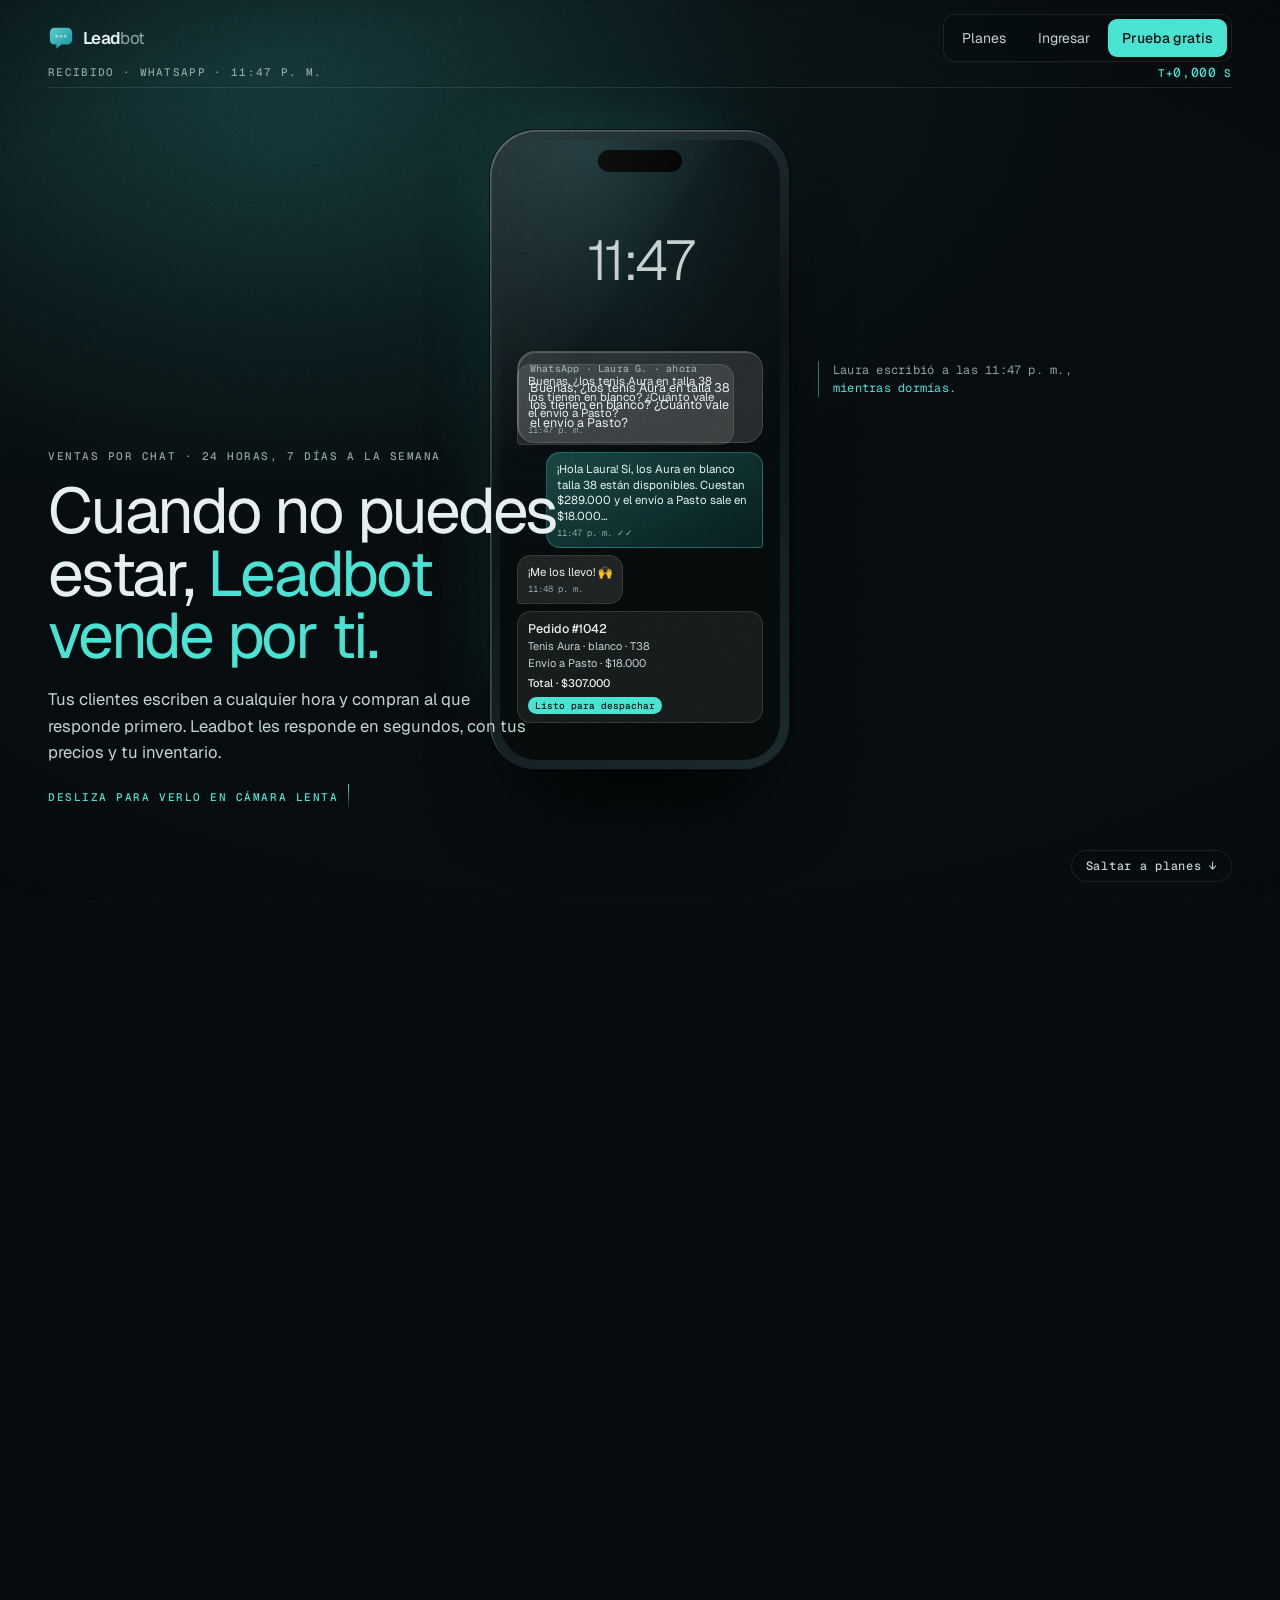
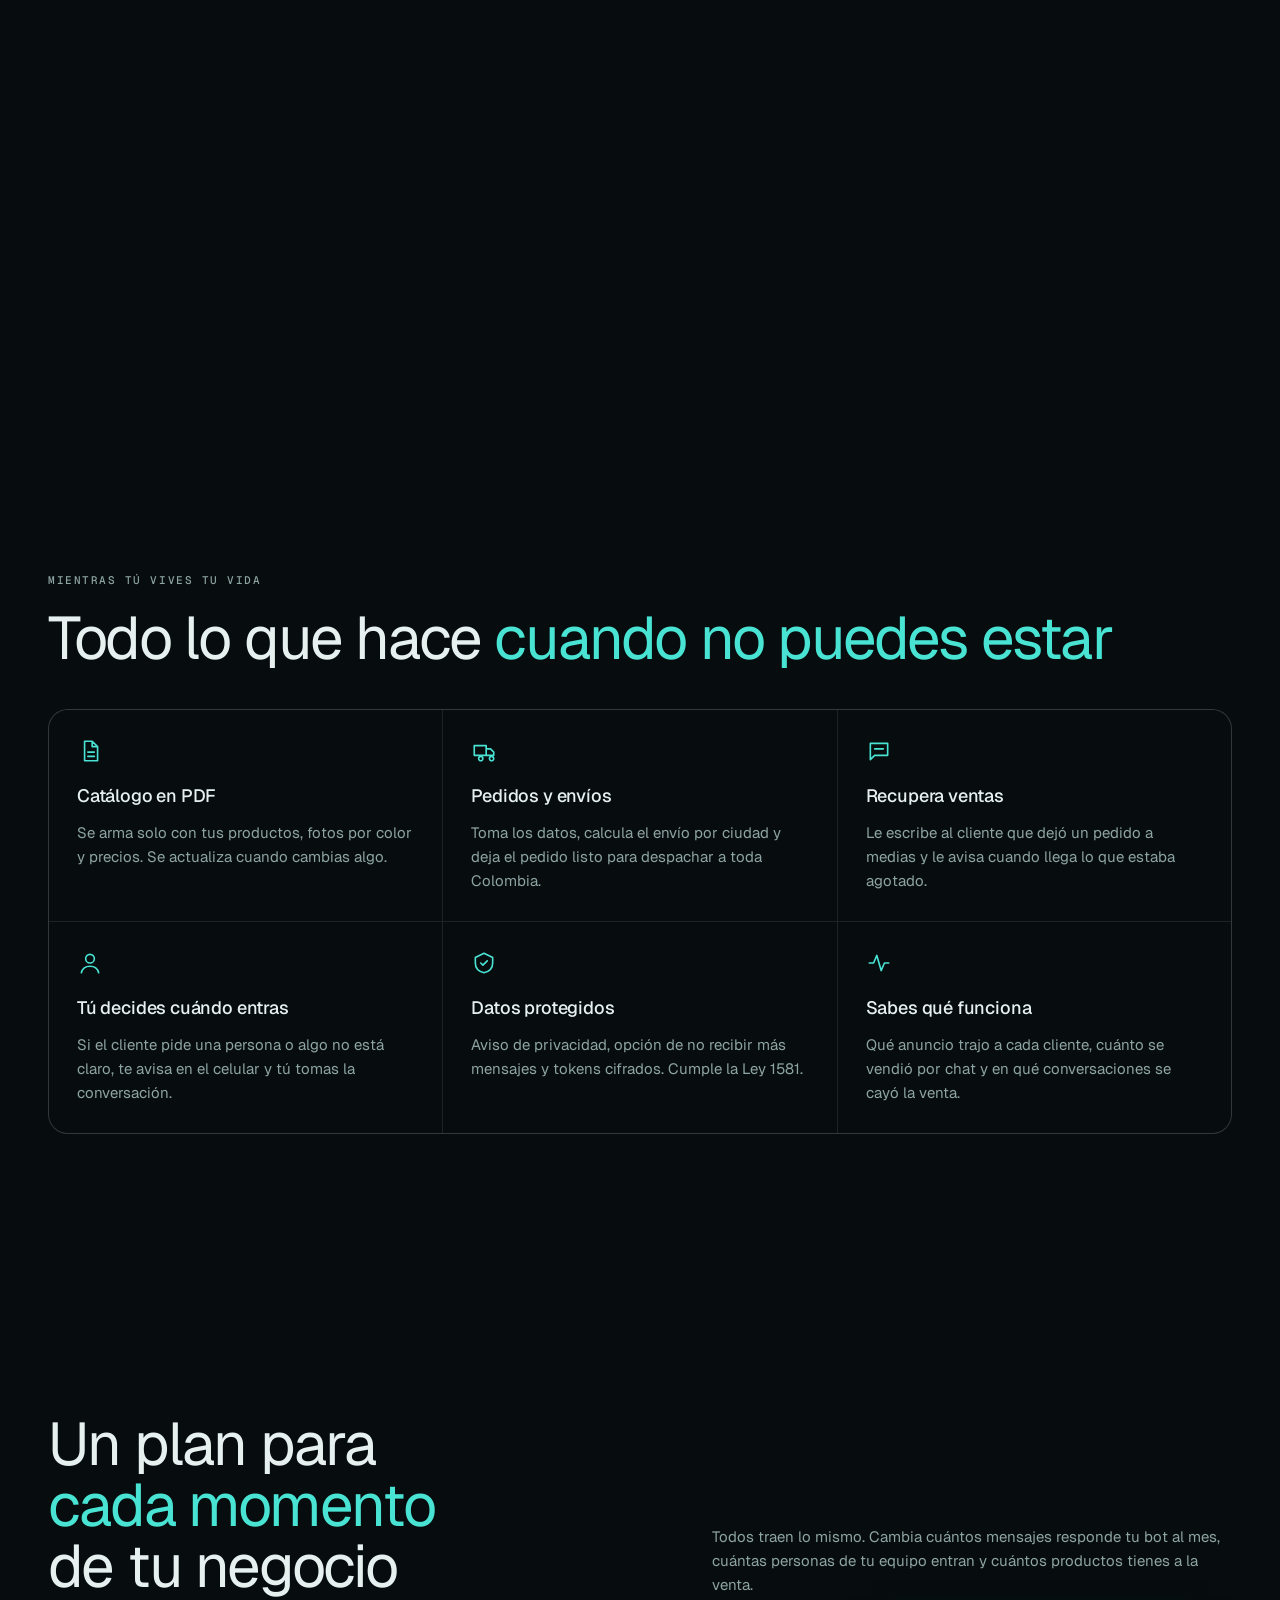
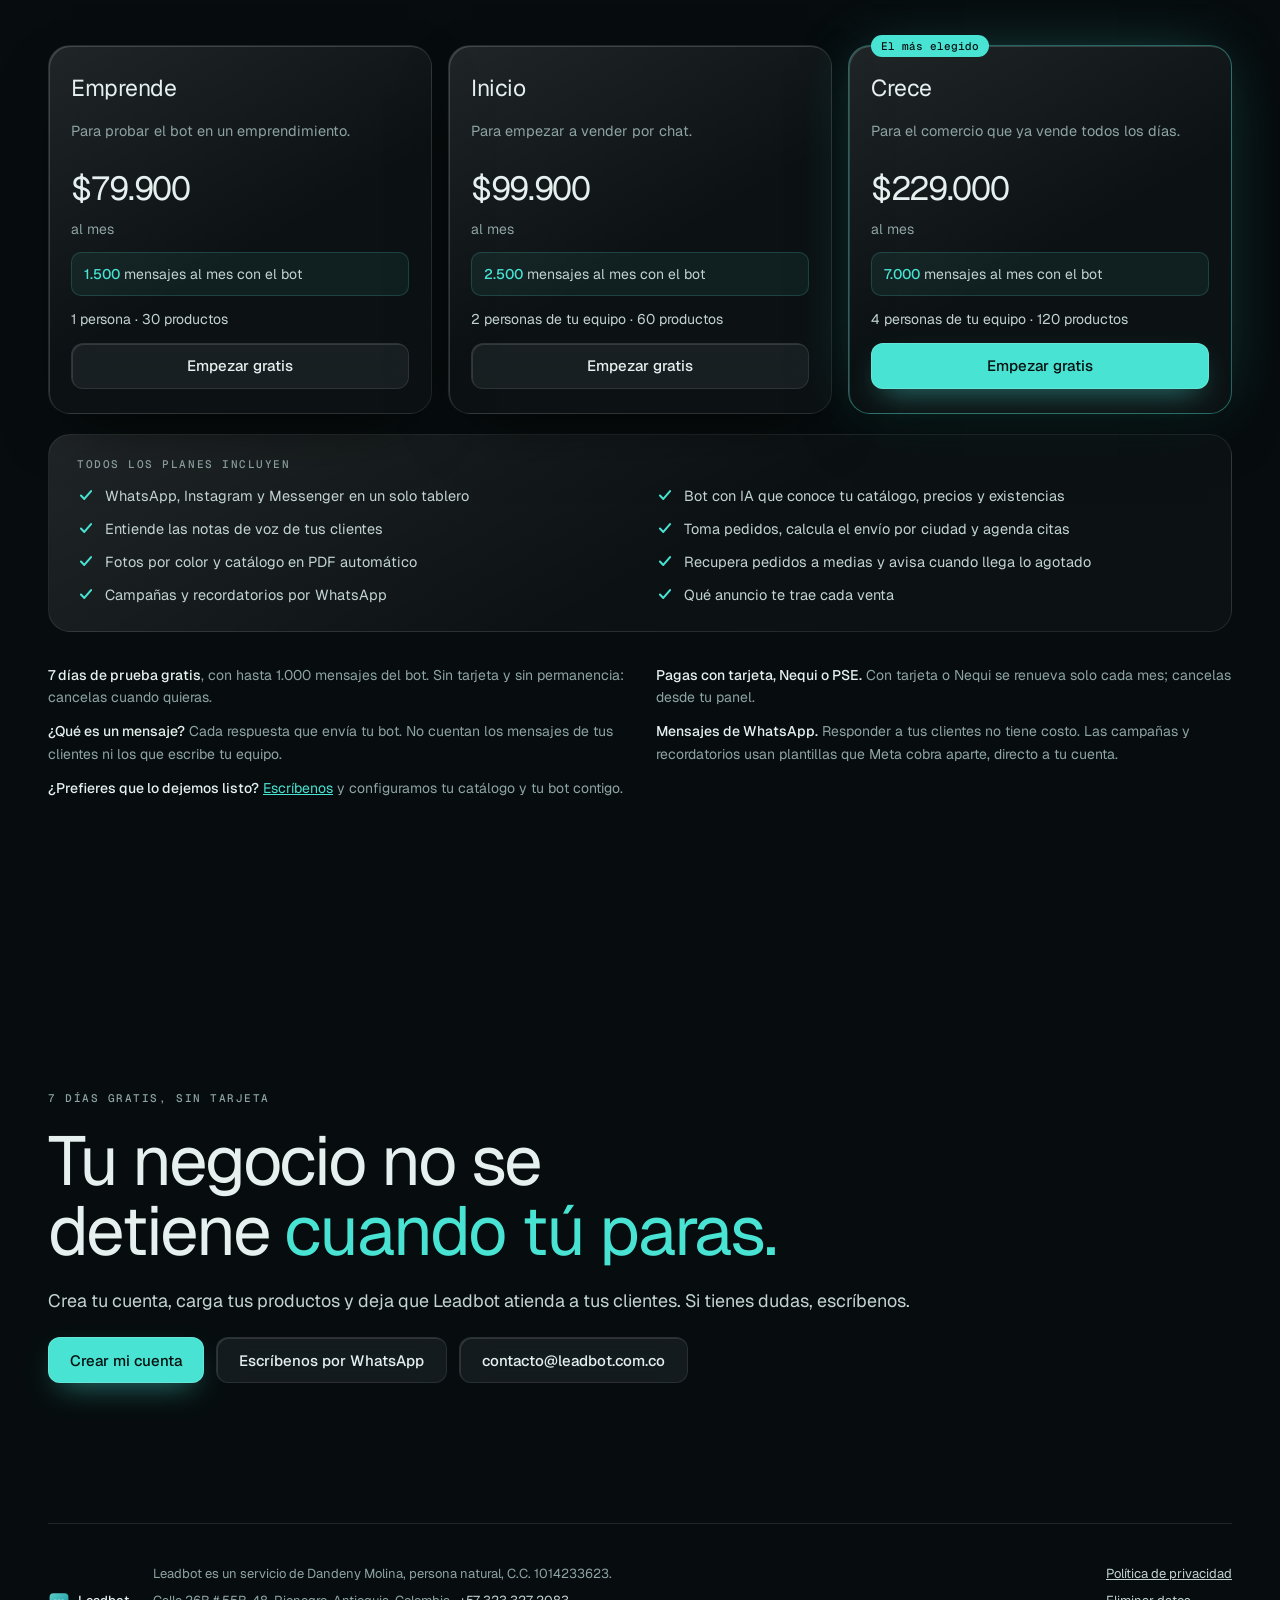
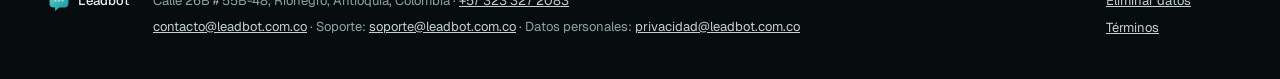
==== commit 41bd333e: "Planes: productos a la venta por plan (30, 60 y 120) Co-Authored-By: Claude Opus 5.5 <noreply@anthro" ====
--- a/index.html
+++ b/index.html
@@ -221,7 +221,7 @@
     <section class="planes" id="planes">
       <div class="planes-cabeza">
         <h2 class="seccion-titulo">Un plan para <em>cada momento</em> de tu negocio</h2>
-        <p class="planes-sub">Todos traen lo mismo. Cambia cuántos mensajes responde tu bot al mes y cuántas personas de tu equipo entran.</p>
+        <p class="planes-sub">Todos traen lo mismo. Cambia cuántos mensajes responde tu bot al mes, cuántas personas de tu equipo entran y cuántos productos tienes a la venta.</p>
       </div>
       <div class="planes-rejilla">
         <article class="plan" id="plan-emprende">
@@ -229,7 +229,7 @@
           <p class="plan-desc">Para probar el bot en un emprendimiento.</p>
           <p class="plan-precio"><b>$79.900</b><span>al mes</span></p>
           <p class="plan-cupo"><b>1.500</b> mensajes al mes con el bot</p>
-          <p class="plan-personas">1 persona</p>
+          <p class="plan-personas">1 persona · 30 productos</p>
           <a class="boton vidrio" href="https://app.leadbot.com.co/#/registro?plan=emprende">Empezar gratis</a>
         </article>
         <article class="plan" id="plan-inicio">
@@ -237,7 +237,7 @@
           <p class="plan-desc">Para empezar a vender por chat.</p>
           <p class="plan-precio"><b>$99.900</b><span>al mes</span></p>
           <p class="plan-cupo"><b>2.500</b> mensajes al mes con el bot</p>
-          <p class="plan-personas">2 personas de tu equipo</p>
+          <p class="plan-personas">2 personas de tu equipo · 60 productos</p>
           <a class="boton vidrio" href="https://app.leadbot.com.co/#/registro?plan=inicio">Empezar gratis</a>
         </article>
         <article class="plan destacado" id="plan-crece">
@@ -245,7 +245,7 @@
           <p class="plan-desc">Para el comercio que ya vende todos los días.</p>
           <p class="plan-precio"><b>$229.000</b><span>al mes</span></p>
           <p class="plan-cupo"><b>7.000</b> mensajes al mes con el bot</p>
-          <p class="plan-personas">4 personas de tu equipo</p>
+          <p class="plan-personas">4 personas de tu equipo · 120 productos</p>
           <a class="boton primario" href="https://app.leadbot.com.co/#/registro?plan=crece">Empezar gratis</a>
         </article>
       </div>
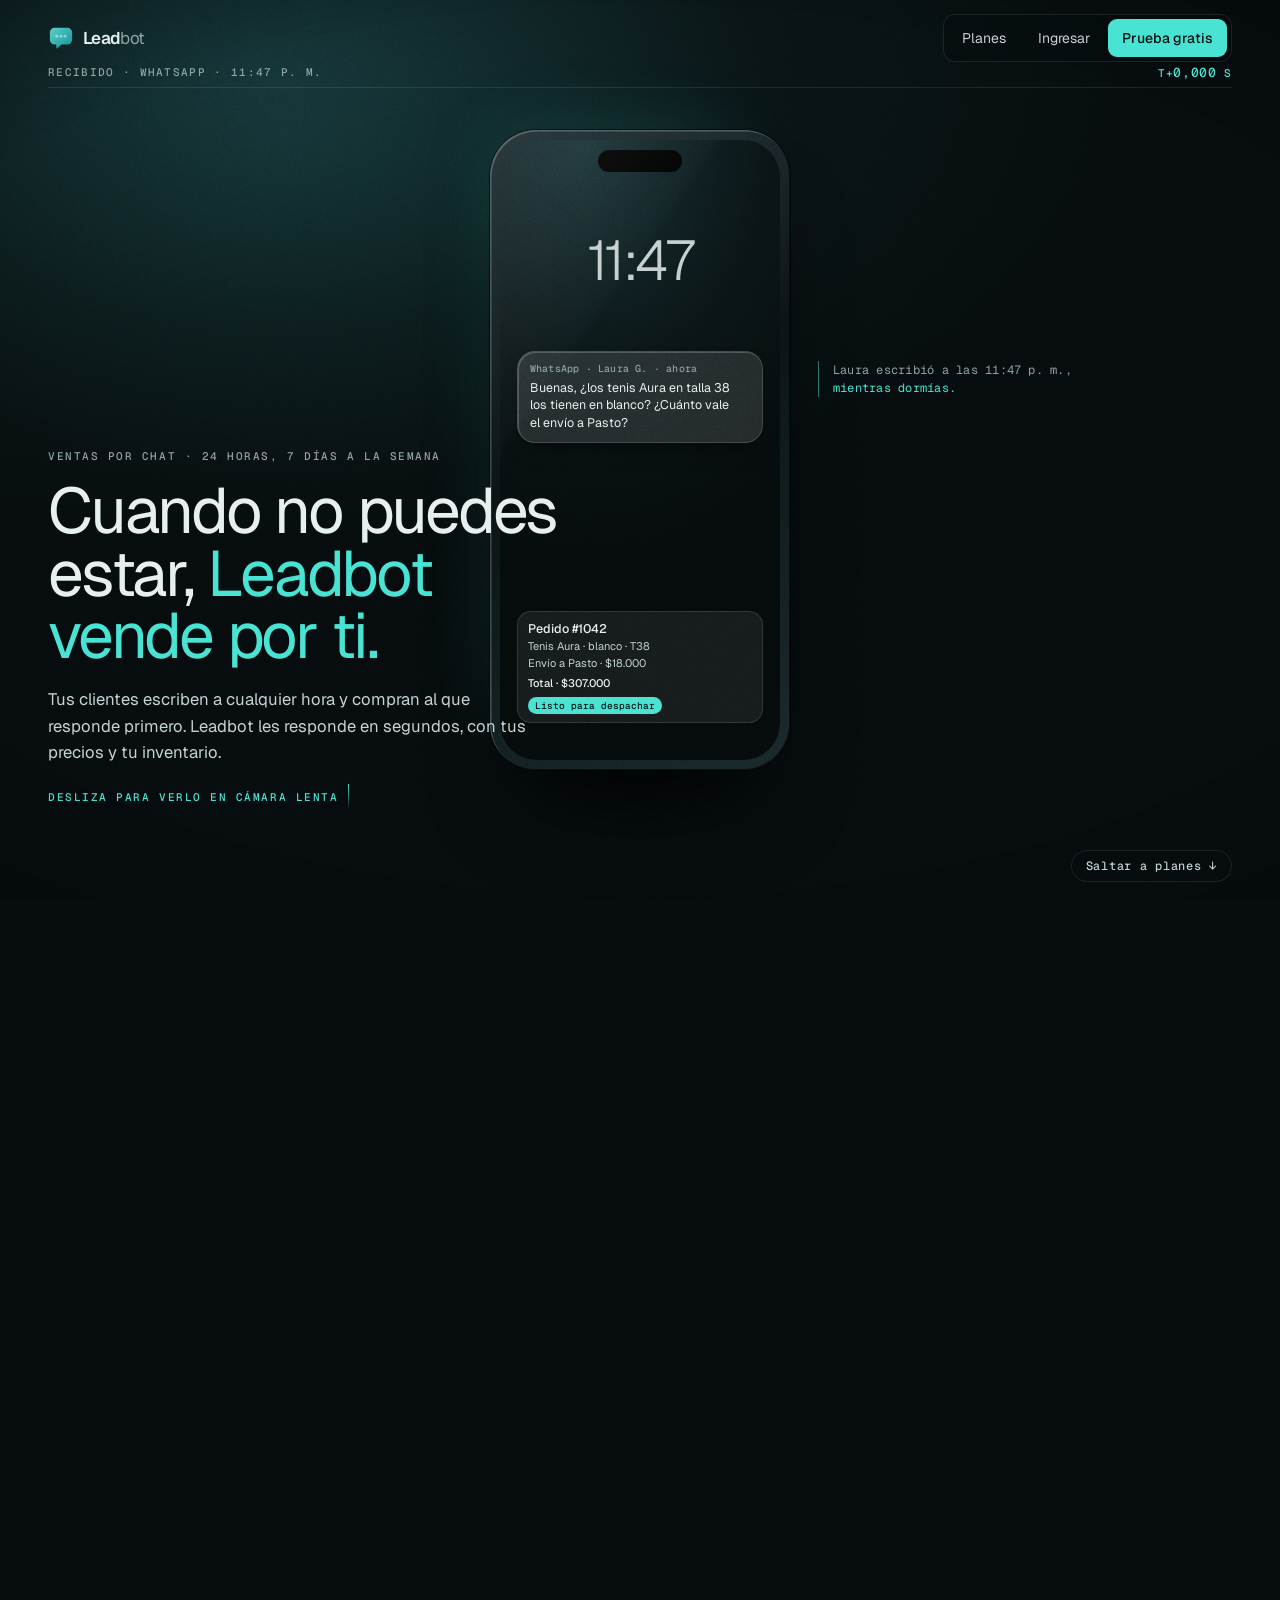
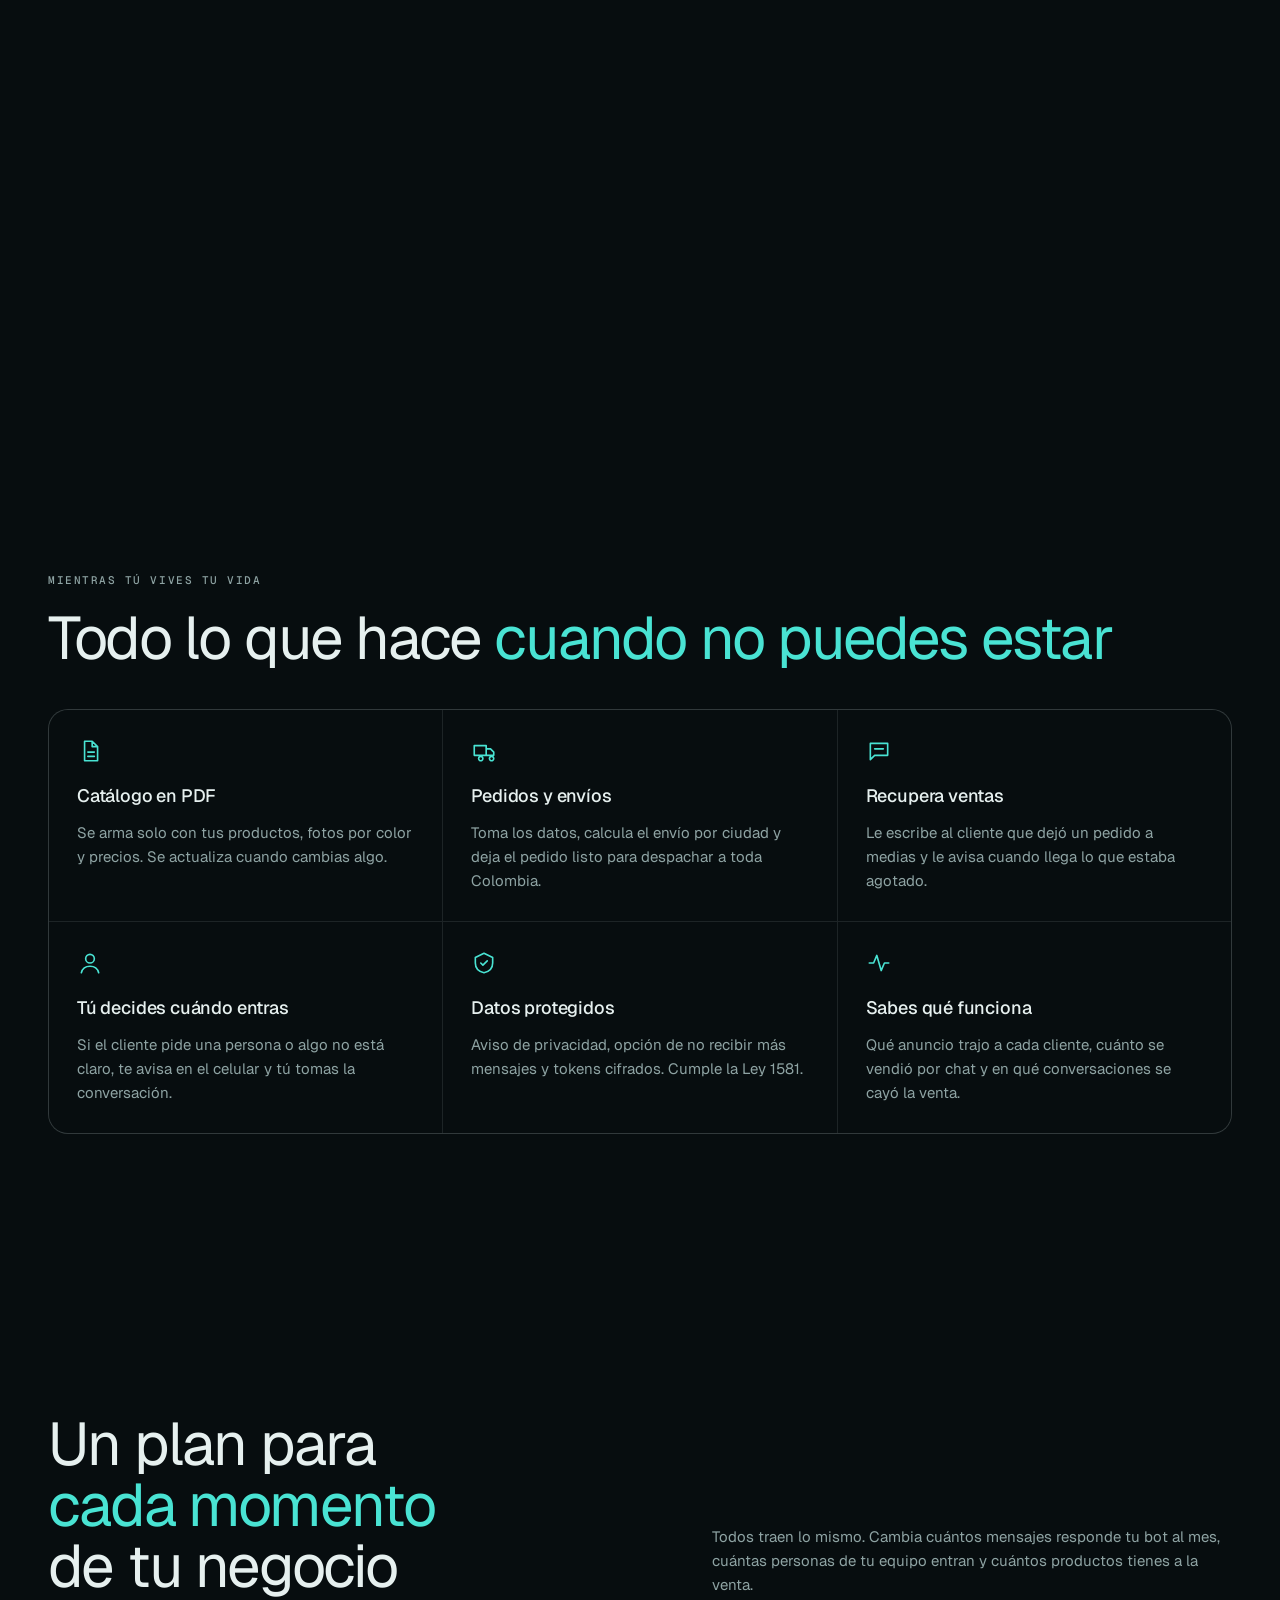
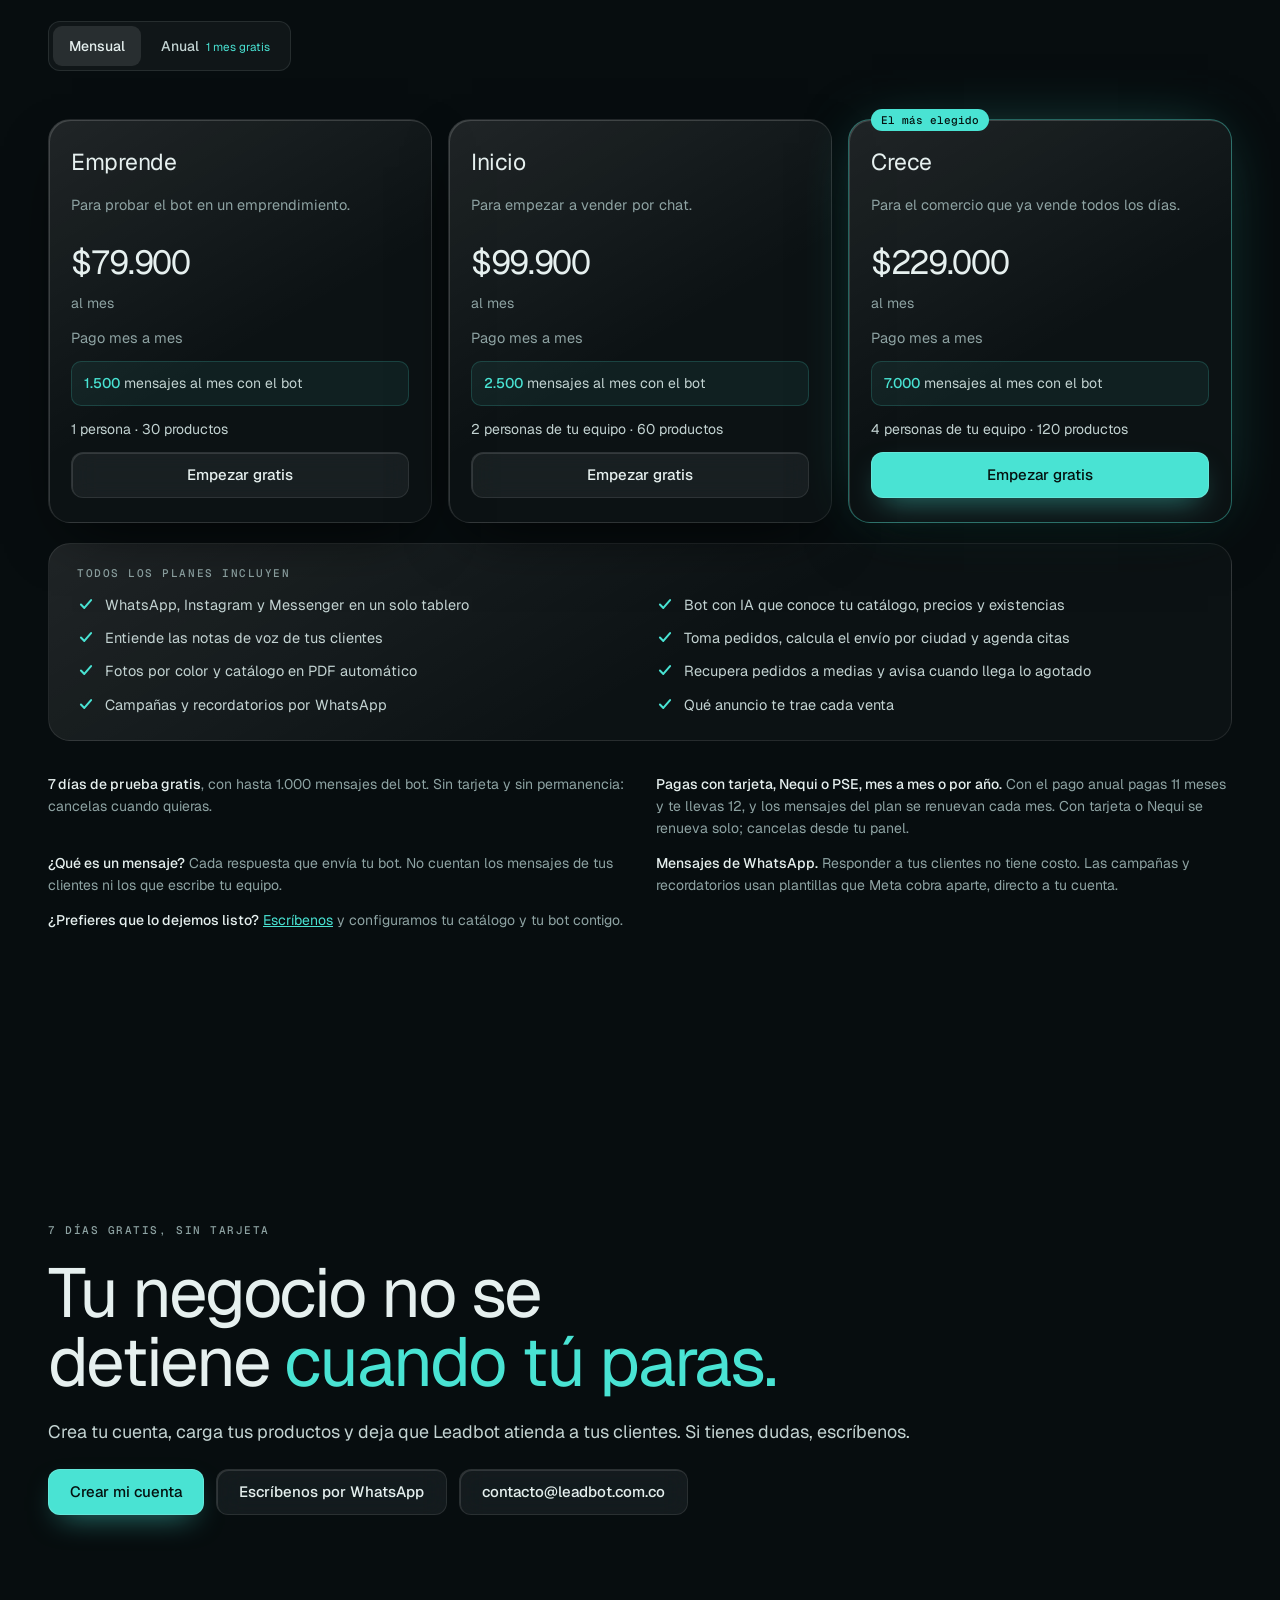
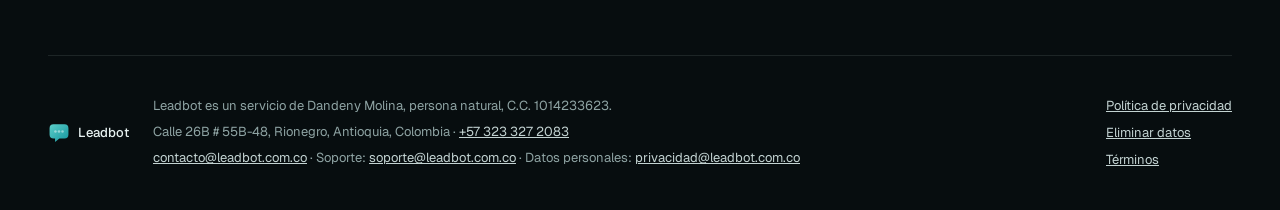
==== commit bbe53a37: "Planes: vuelve el selector mensual o anual (11 meses por 12) Co-Authored-By: Claude Opus 5.5 <norepl" ====
--- a/index.html
+++ b/index.html
@@ -39,7 +39,7 @@
     <nav aria-label="Secciones">
       <a class="nav-planes" href="#planes">Planes</a>
       <a href="https://app.leadbot.com.co/">Ingresar</a>
-      <a class="nav-cta" href="https://app.leadbot.com.co/#/registro?plan=crece">Prueba gratis</a>
+      <a class="nav-cta" href="https://app.leadbot.com.co/#/registro?plan=crece" data-href-mensual="https://app.leadbot.com.co/#/registro?plan=crece" data-href-anual="https://app.leadbot.com.co/#/registro?plan=crece&amp;periodo=anual">Prueba gratis</a>
     </nav>
   </header>
 
@@ -222,28 +222,35 @@
       <div class="planes-cabeza">
         <h2 class="seccion-titulo">Un plan para <em>cada momento</em> de tu negocio</h2>
         <p class="planes-sub">Todos traen lo mismo. Cambia cuántos mensajes responde tu bot al mes, cuántas personas de tu equipo entran y cuántos productos tienes a la venta.</p>
+        <div class="periodo" role="group" aria-label="Forma de pago">
+          <button type="button" data-periodo="mensual" aria-pressed="true">Mensual</button>
+          <button type="button" data-periodo="anual" aria-pressed="false">Anual <small>1 mes gratis</small></button>
+        </div>
       </div>
       <div class="planes-rejilla">
         <article class="plan" id="plan-emprende">
           <h3>Emprende</h3>
           <p class="plan-desc">Para probar el bot en un emprendimiento.</p>
-          <p class="plan-precio"><b>$79.900</b><span>al mes</span></p>
+          <p class="plan-precio"><b data-mensual="$79.900" data-anual="$73.242">$79.900</b><span>al mes</span></p>
+          <p class="plan-nota" data-mensual="Pago mes a mes" data-anual="Pagas $878.900 al año · ahorras $79.900">Pago mes a mes</p>
           <p class="plan-cupo"><b>1.500</b> mensajes al mes con el bot</p>
           <p class="plan-personas">1 persona · 30 productos</p>
-          <a class="boton vidrio" href="https://app.leadbot.com.co/#/registro?plan=emprende">Empezar gratis</a>
+          <a class="boton vidrio" href="https://app.leadbot.com.co/#/registro?plan=emprende" data-href-mensual="https://app.leadbot.com.co/#/registro?plan=emprende" data-href-anual="https://app.leadbot.com.co/#/registro?plan=emprende&amp;periodo=anual">Empezar gratis</a>
         </article>
         <article class="plan" id="plan-inicio">
           <h3>Inicio</h3>
           <p class="plan-desc">Para empezar a vender por chat.</p>
-          <p class="plan-precio"><b>$99.900</b><span>al mes</span></p>
+          <p class="plan-precio"><b data-mensual="$99.900" data-anual="$91.575">$99.900</b><span>al mes</span></p>
+          <p class="plan-nota" data-mensual="Pago mes a mes" data-anual="Pagas $1.098.900 al año · ahorras $99.900">Pago mes a mes</p>
           <p class="plan-cupo"><b>2.500</b> mensajes al mes con el bot</p>
           <p class="plan-personas">2 personas de tu equipo · 60 productos</p>
-          <a class="boton vidrio" href="https://app.leadbot.com.co/#/registro?plan=inicio">Empezar gratis</a>
+          <a class="boton vidrio" href="https://app.leadbot.com.co/#/registro?plan=inicio" data-href-mensual="https://app.leadbot.com.co/#/registro?plan=inicio" data-href-anual="https://app.leadbot.com.co/#/registro?plan=inicio&amp;periodo=anual">Empezar gratis</a>
         </article>
         <article class="plan destacado" id="plan-crece">
           <span class="plan-sello">El más elegido</span><h3>Crece</h3>
           <p class="plan-desc">Para el comercio que ya vende todos los días.</p>
-          <p class="plan-precio"><b>$229.000</b><span>al mes</span></p>
+          <p class="plan-precio"><b data-mensual="$229.000" data-anual="$209.917">$229.000</b><span>al mes</span></p>
+          <p class="plan-nota" data-mensual="Pago mes a mes" data-anual="Pagas $2.519.000 al año · ahorras $229.000">Pago mes a mes</p>
           <p class="plan-cupo"><b>7.000</b> mensajes al mes con el bot</p>
           <p class="plan-personas">4 personas de tu equipo · 120 productos</p>
           <a class="boton primario" href="https://app.leadbot.com.co/#/registro?plan=crece">Empezar gratis</a>
@@ -255,7 +262,7 @@
       </div>
       <ul class="planes-notas">
         <li><b>7 días de prueba gratis</b>, con hasta 1.000 mensajes del bot. Sin tarjeta y sin permanencia: cancelas cuando quieras.</li>
-        <li><b>Pagas con tarjeta, Nequi o PSE.</b> Con tarjeta o Nequi se renueva solo cada mes; cancelas desde tu panel.</li>
+        <li><b>Pagas con tarjeta, Nequi o PSE, mes a mes o por año.</b> Con el pago anual pagas 11 meses y te llevas 12, y los mensajes del plan se renuevan cada mes. Con tarjeta o Nequi se renueva solo; cancelas desde tu panel.</li>
         <li><b>¿Qué es un mensaje?</b> Cada respuesta que envía tu bot. No cuentan los mensajes de tus clientes ni los que escribe tu equipo.</li>
         <li><b>Mensajes de WhatsApp.</b> Responder a tus clientes no tiene costo. Las campañas y recordatorios usan plantillas que Meta cobra aparte, directo a tu cuenta.</li>
         <li><b>¿Prefieres que lo dejemos listo?</b> <a href="https://wa.me/573233272083?text=Hola%2C%20quiero%20que%20me%20ayuden%20a%20configurar%20Leadbot" target="_blank" rel="noopener">Escríbenos</a> y configuramos tu catálogo y tu bot contigo.</li>
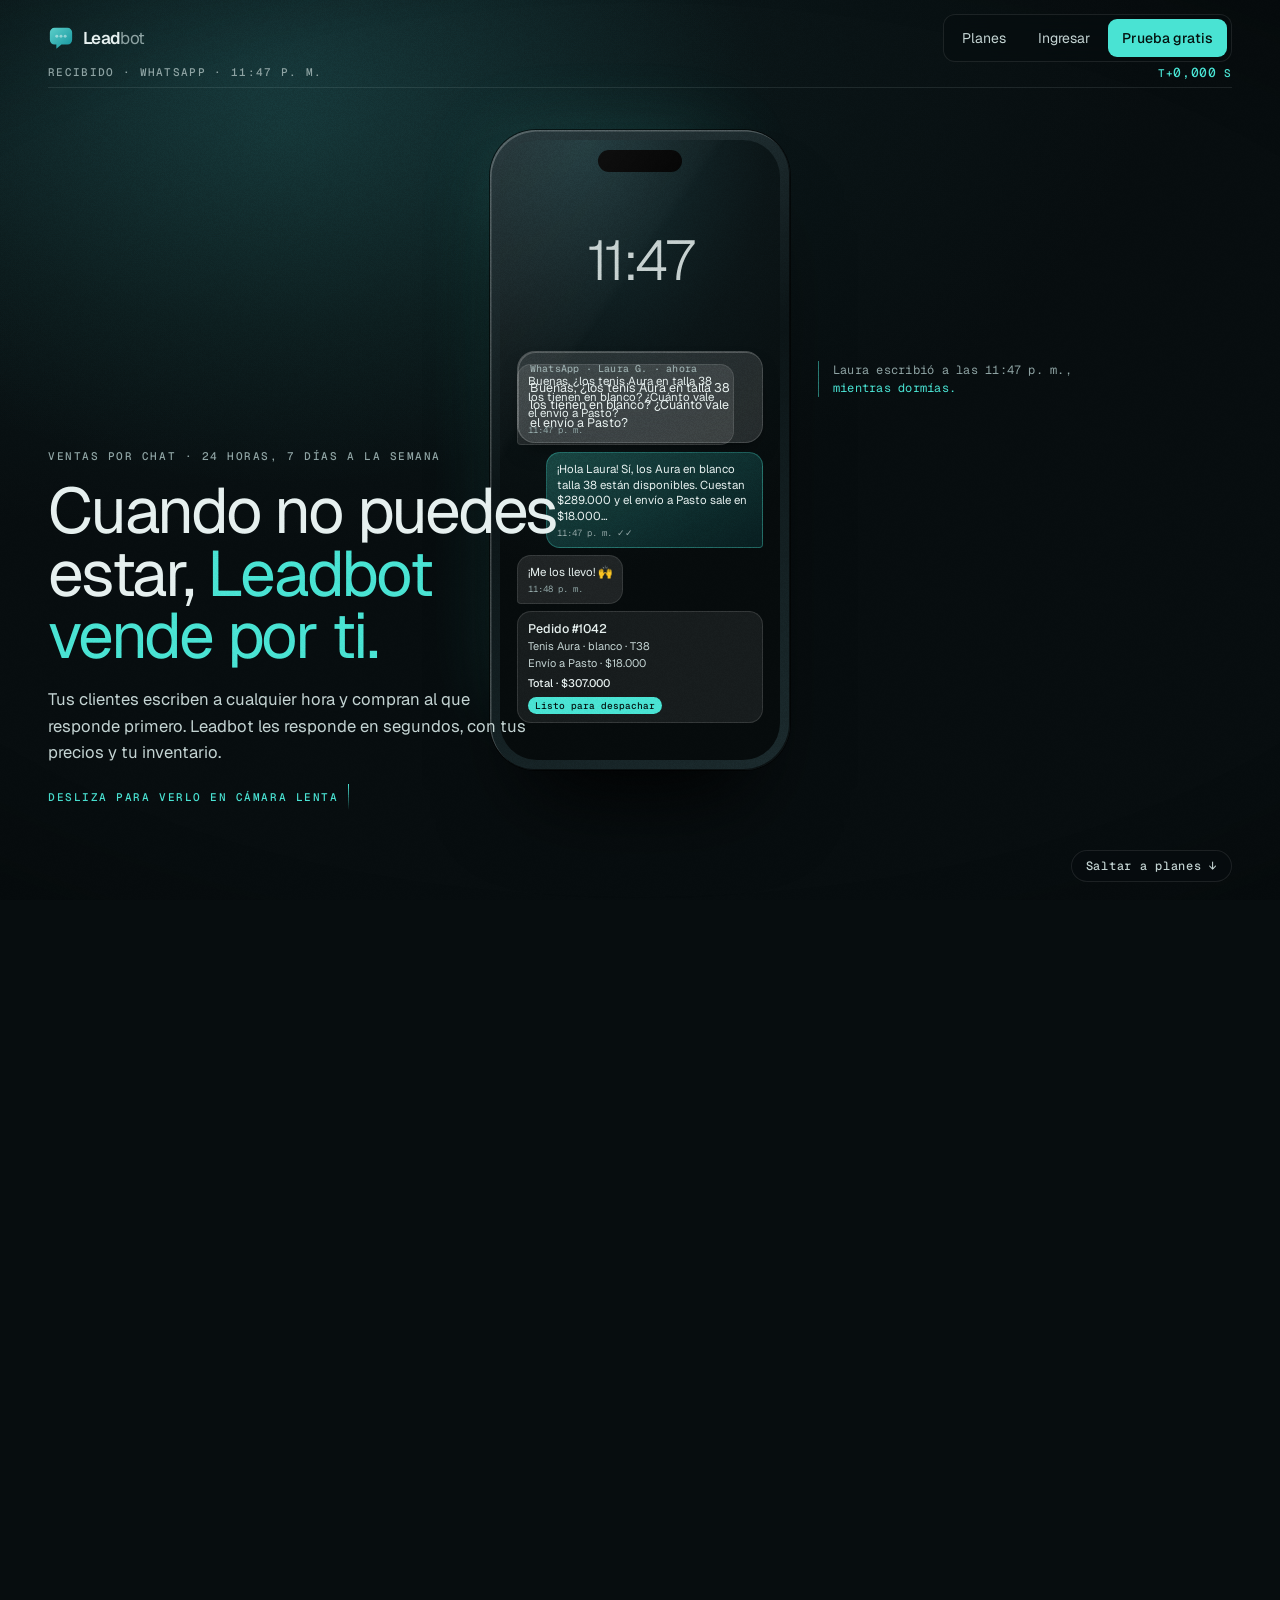
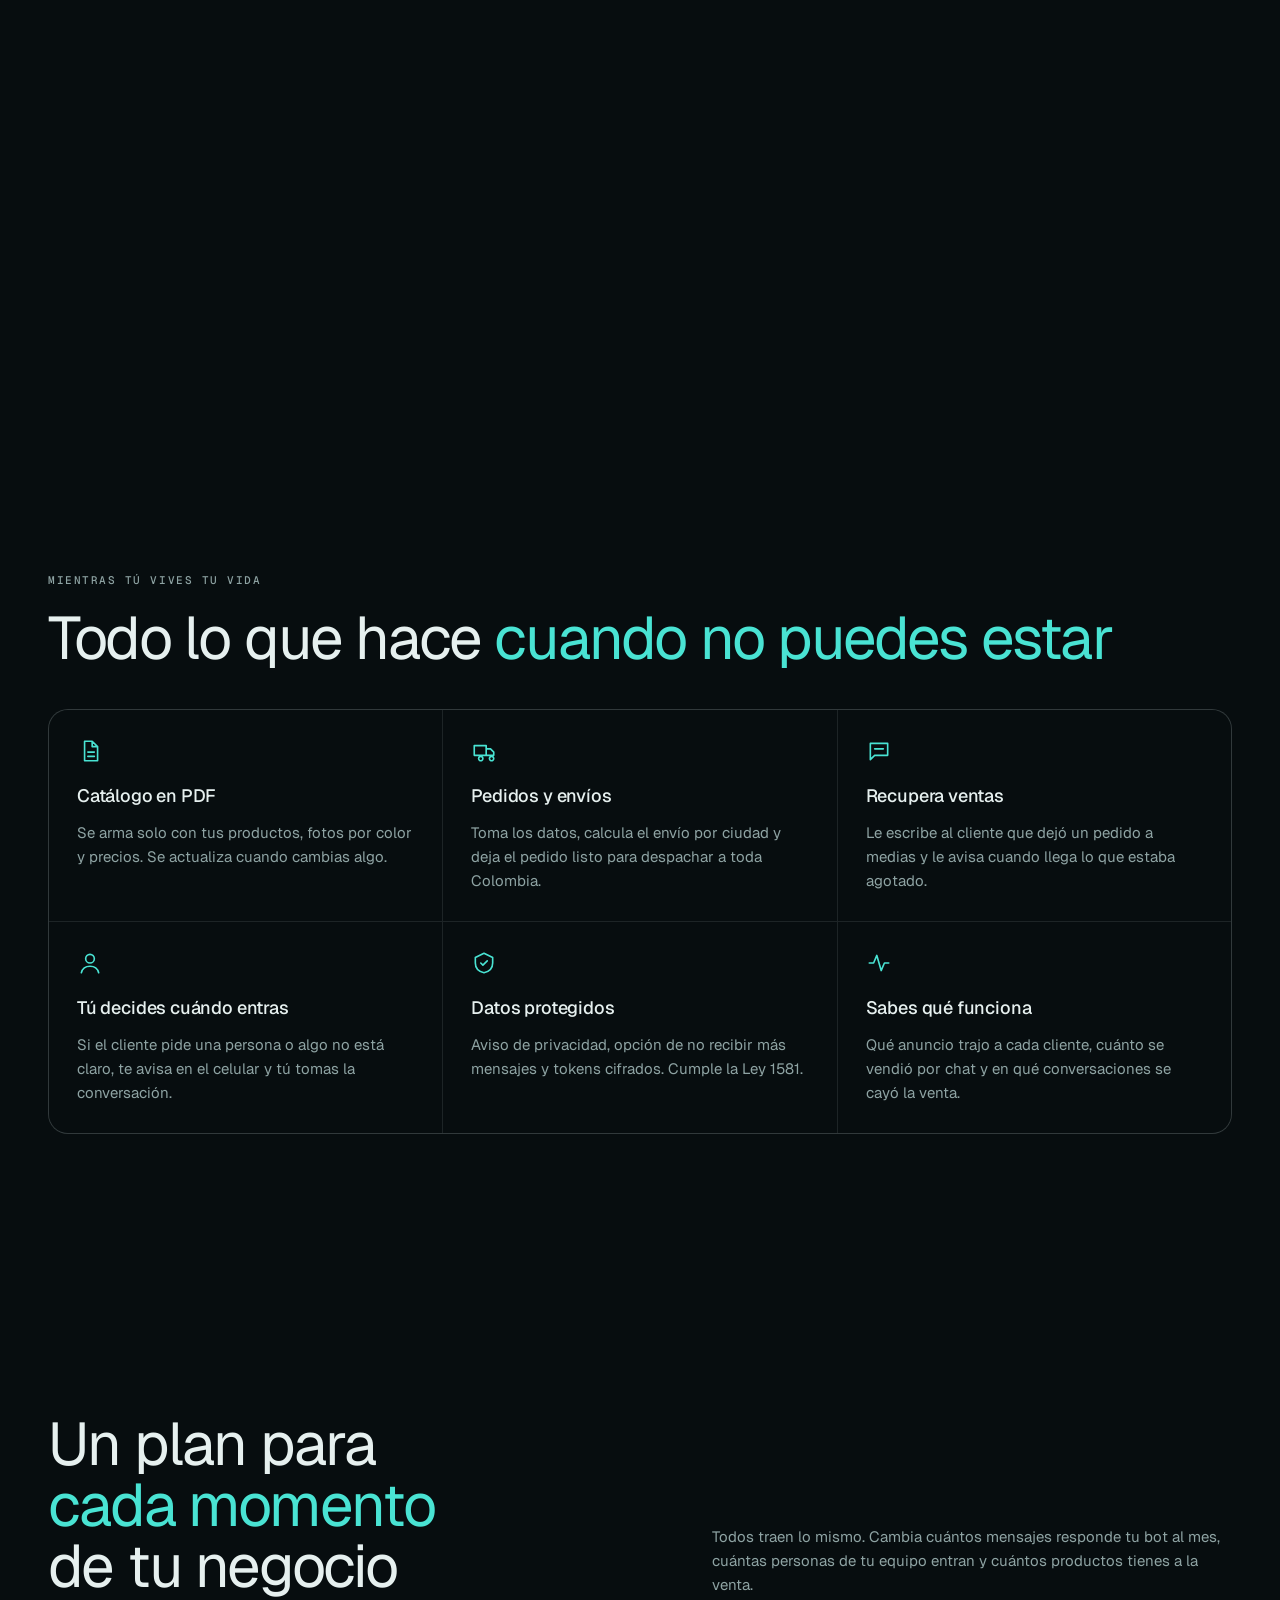
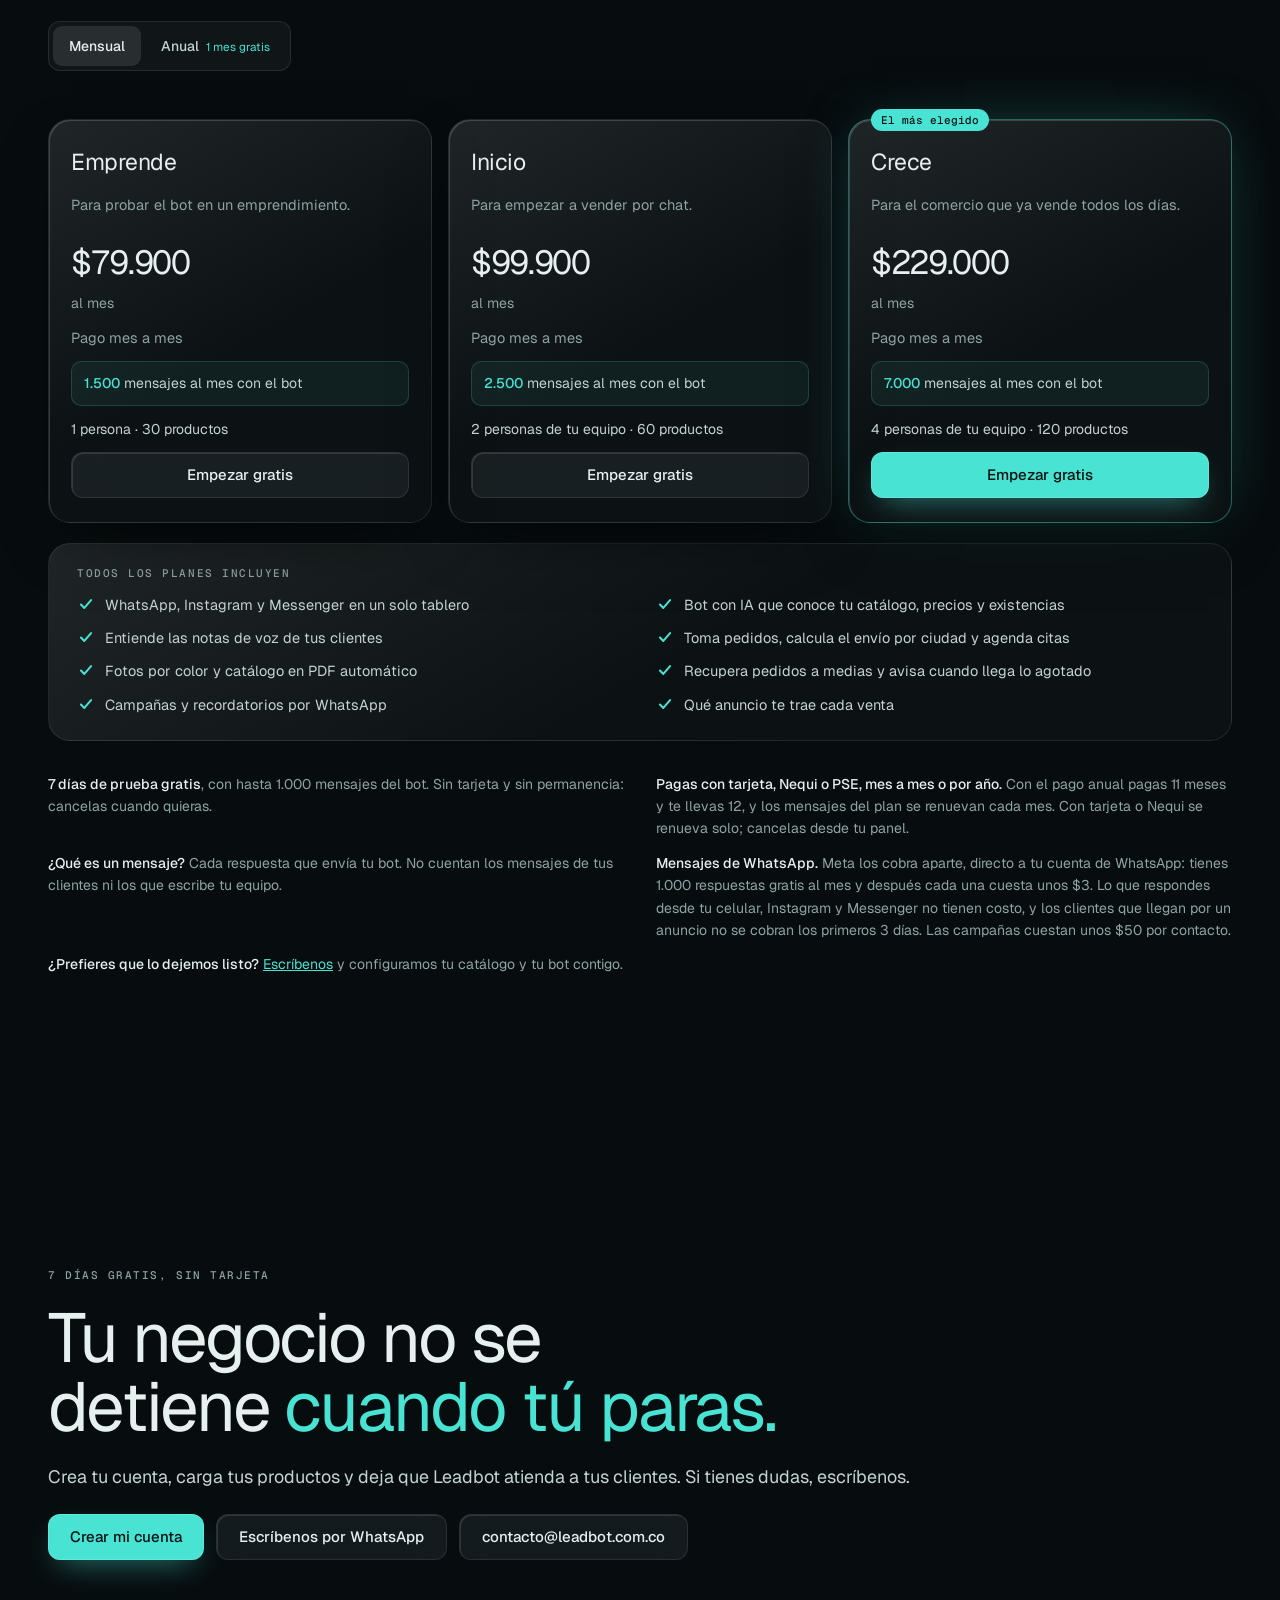
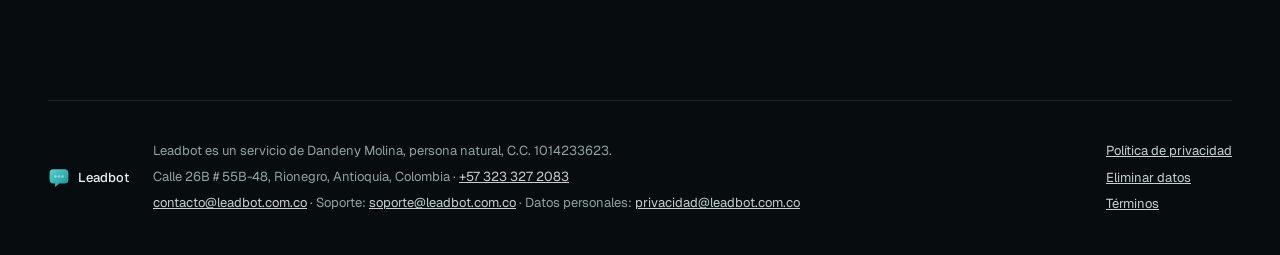
==== commit 5335193c: "Planes: costo de los mensajes de WhatsApp desde octubre de 2026 Co-Authored-By: Claude Opus 5.5 <nor" ====
--- a/index.html
+++ b/index.html
@@ -264,7 +264,7 @@
         <li><b>7 días de prueba gratis</b>, con hasta 1.000 mensajes del bot. Sin tarjeta y sin permanencia: cancelas cuando quieras.</li>
         <li><b>Pagas con tarjeta, Nequi o PSE, mes a mes o por año.</b> Con el pago anual pagas 11 meses y te llevas 12, y los mensajes del plan se renuevan cada mes. Con tarjeta o Nequi se renueva solo; cancelas desde tu panel.</li>
         <li><b>¿Qué es un mensaje?</b> Cada respuesta que envía tu bot. No cuentan los mensajes de tus clientes ni los que escribe tu equipo.</li>
-        <li><b>Mensajes de WhatsApp.</b> Responder a tus clientes no tiene costo. Las campañas y recordatorios usan plantillas que Meta cobra aparte, directo a tu cuenta.</li>
+        <li><b>Mensajes de WhatsApp.</b> Meta los cobra aparte, directo a tu cuenta de WhatsApp: tienes 1.000 respuestas gratis al mes y después cada una cuesta unos $3. Lo que respondes desde tu celular, Instagram y Messenger no tienen costo, y los clientes que llegan por un anuncio no se cobran los primeros 3 días. Las campañas cuestan unos $50 por contacto.</li>
         <li><b>¿Prefieres que lo dejemos listo?</b> <a href="https://wa.me/573233272083?text=Hola%2C%20quiero%20que%20me%20ayuden%20a%20configurar%20Leadbot" target="_blank" rel="noopener">Escríbenos</a> y configuramos tu catálogo y tu bot contigo.</li>
       </ul>
     </section>
